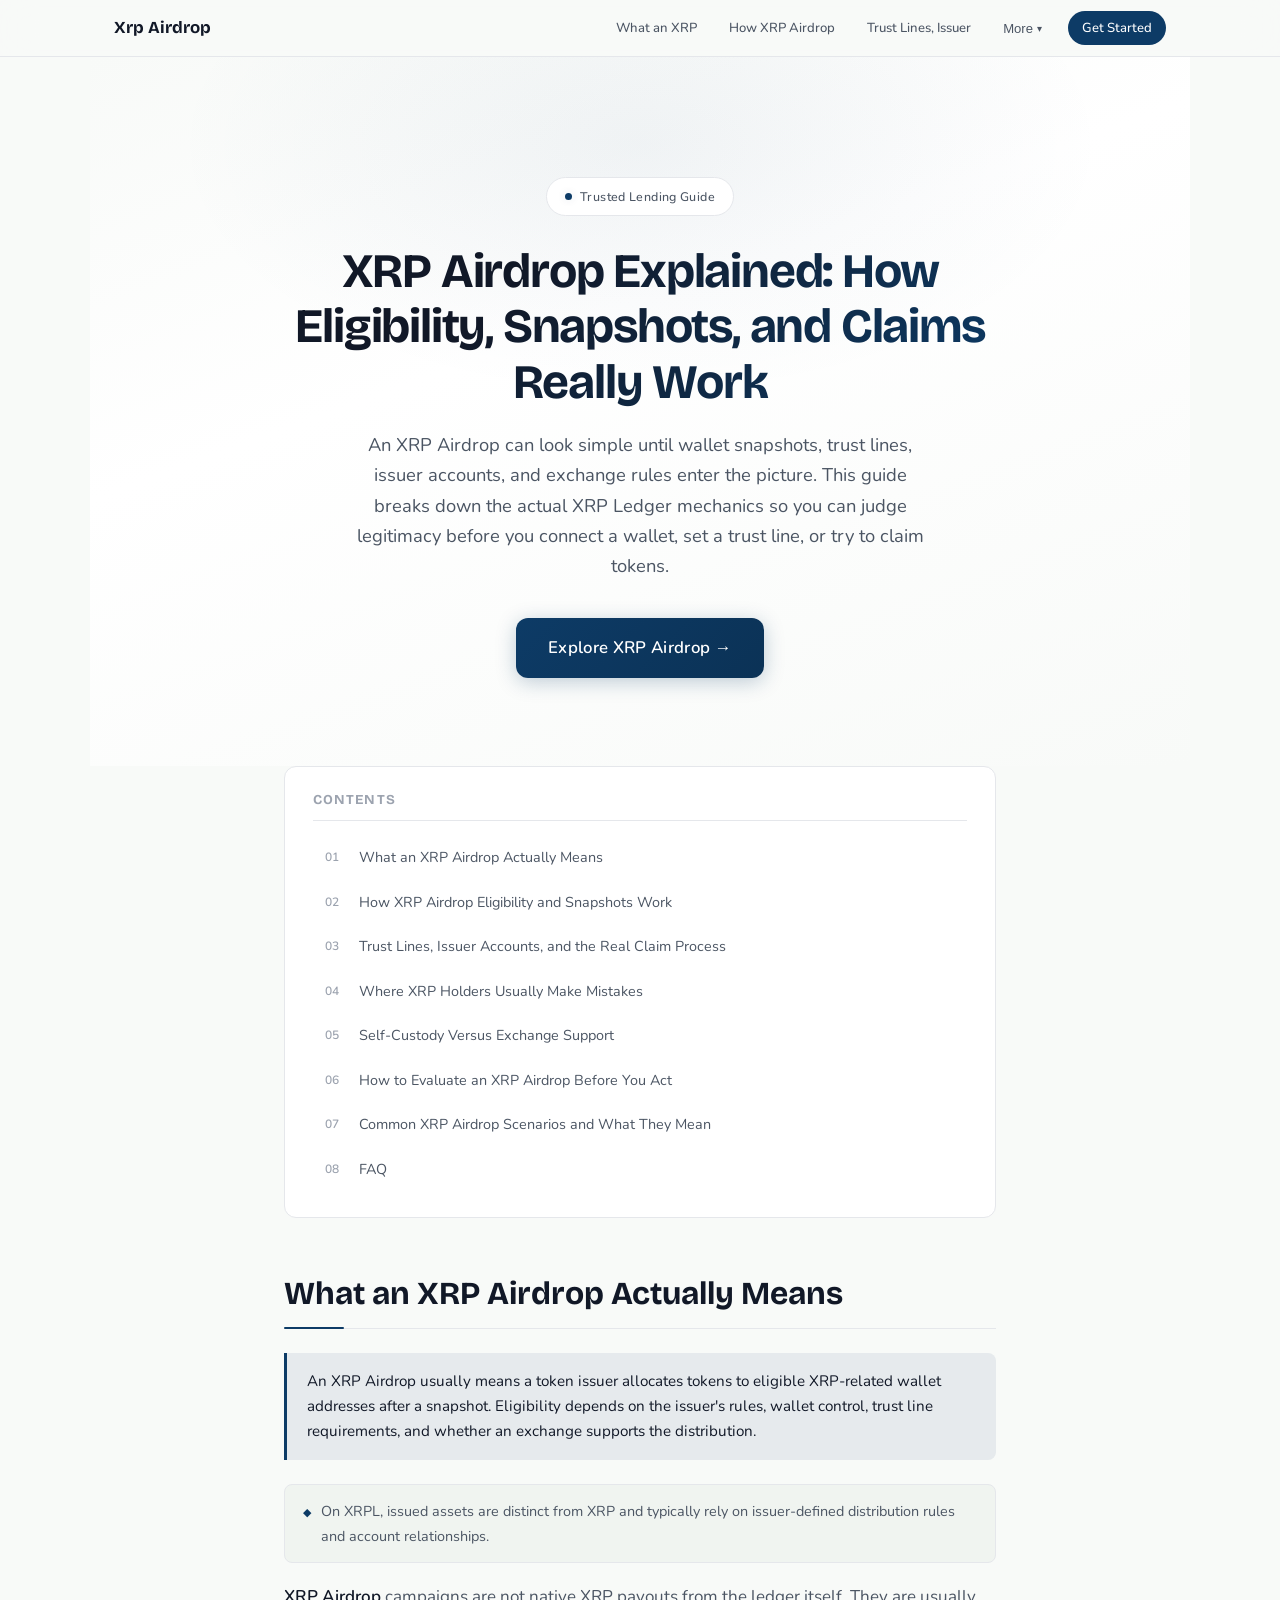
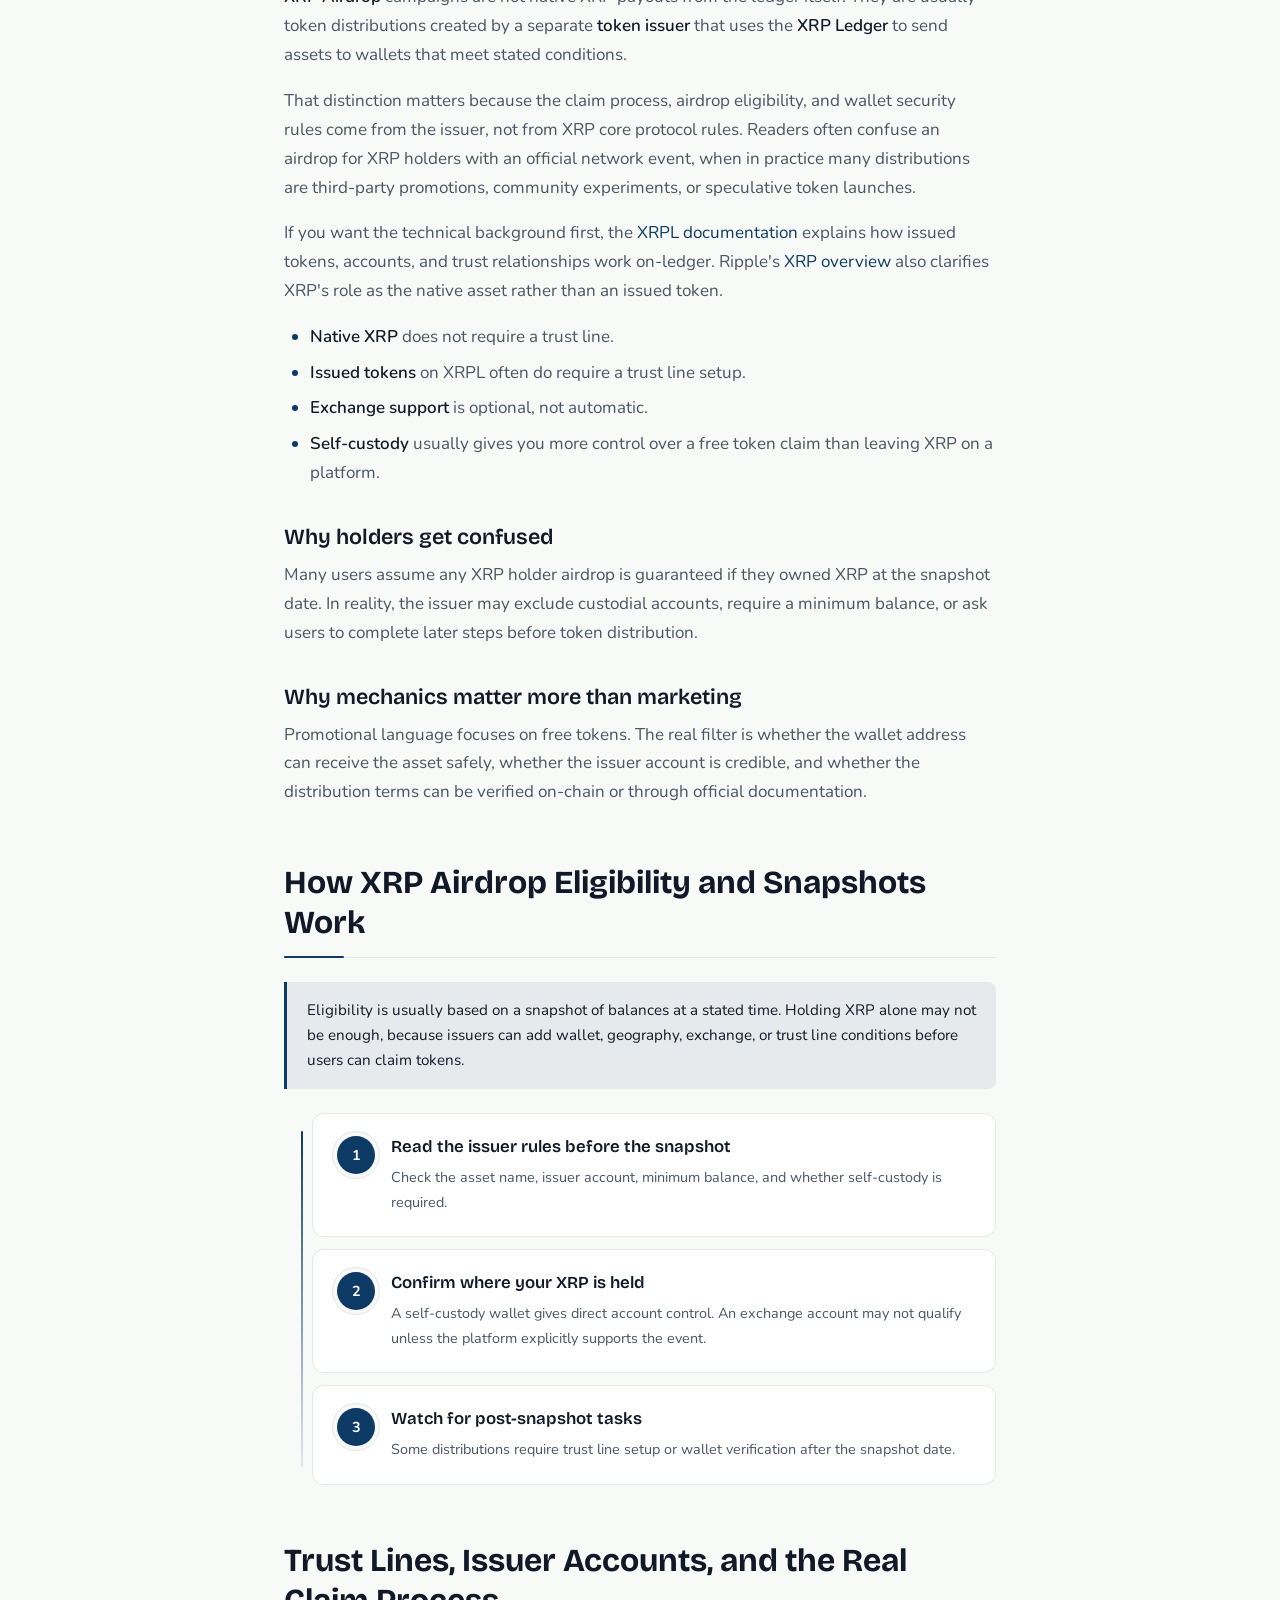
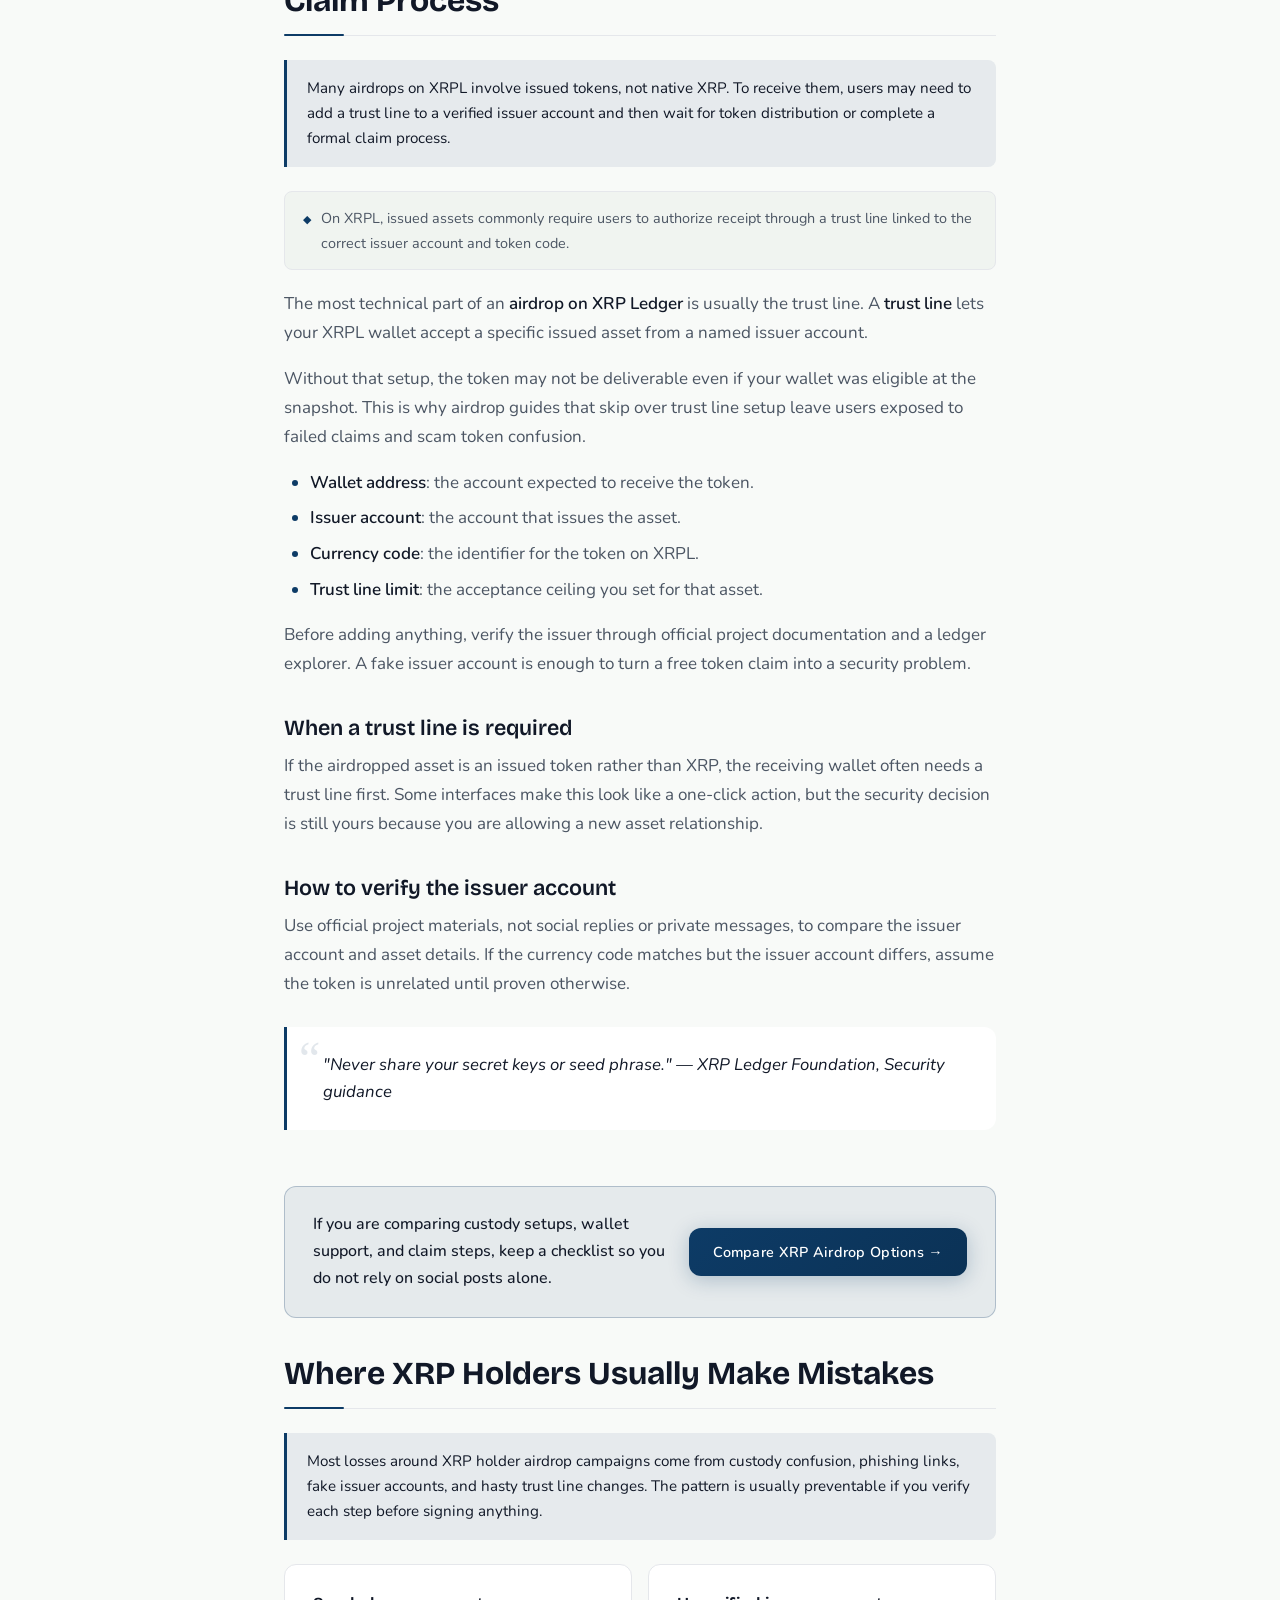
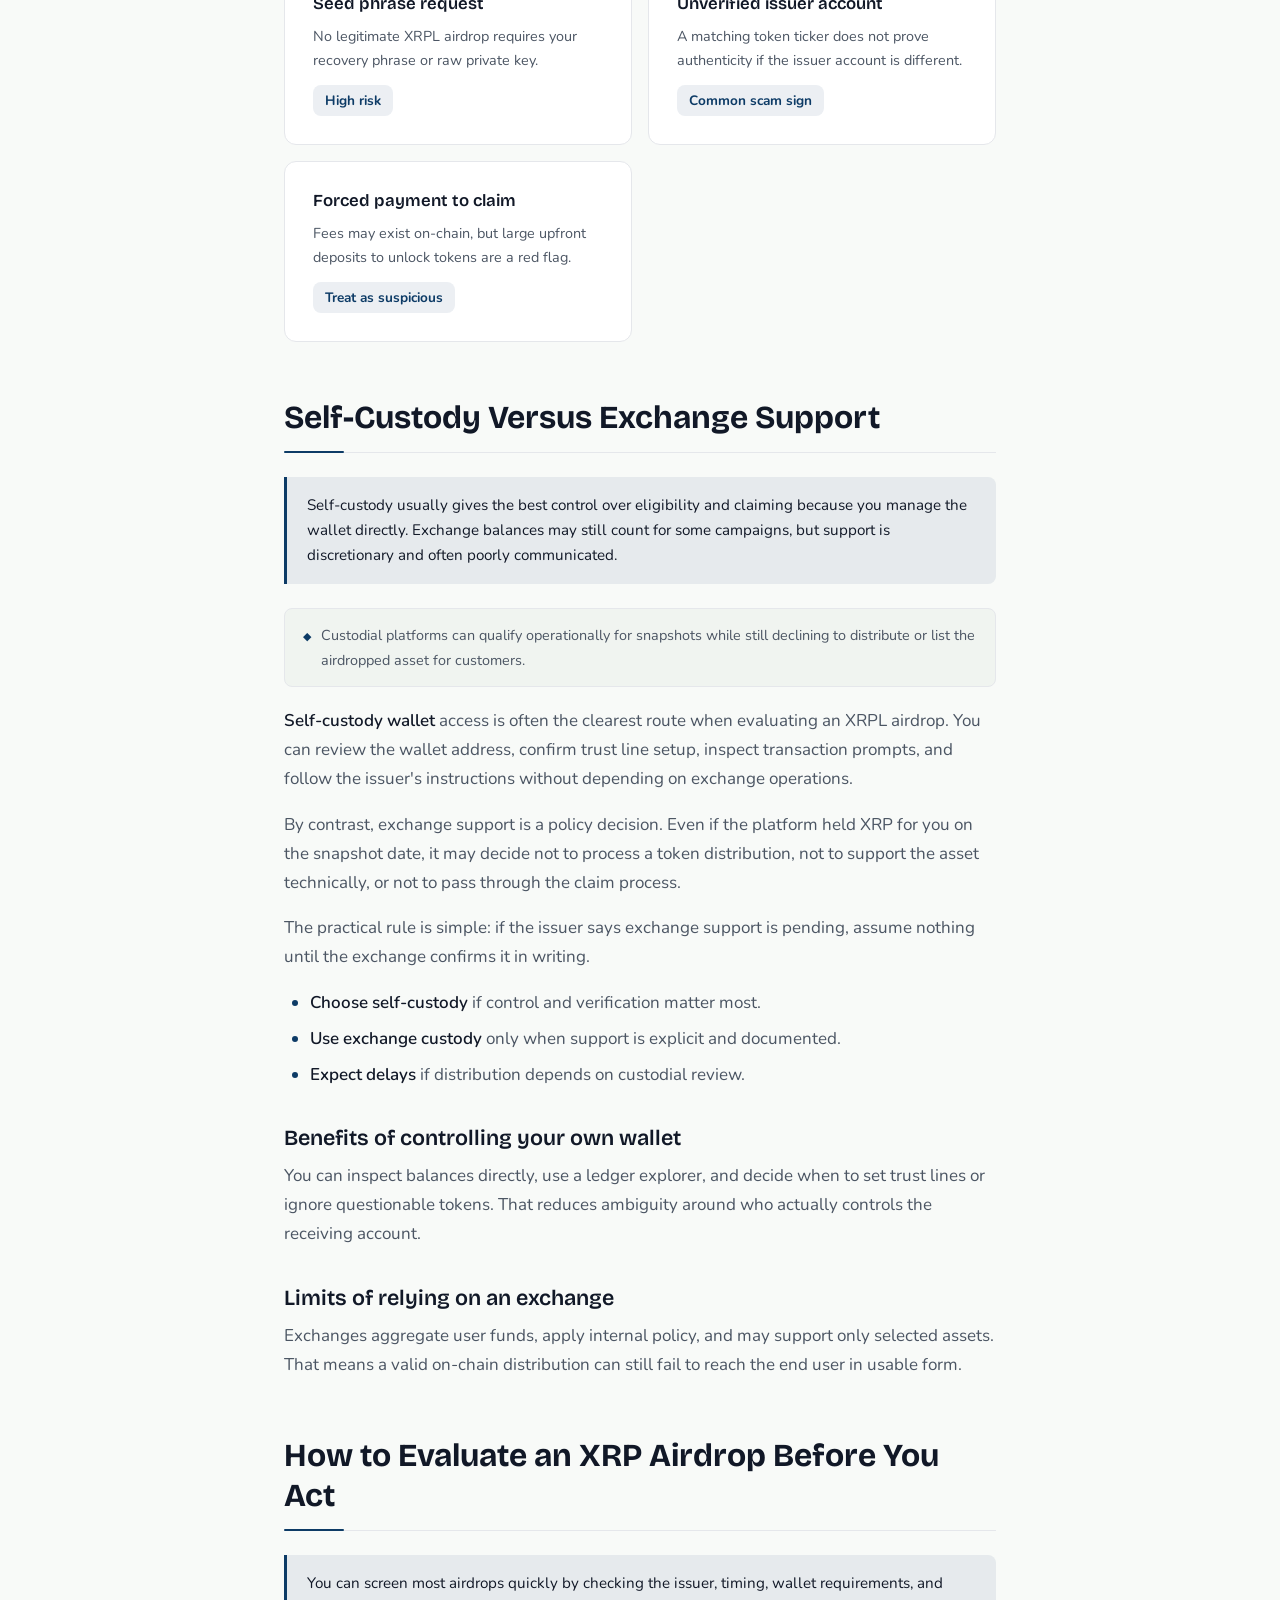
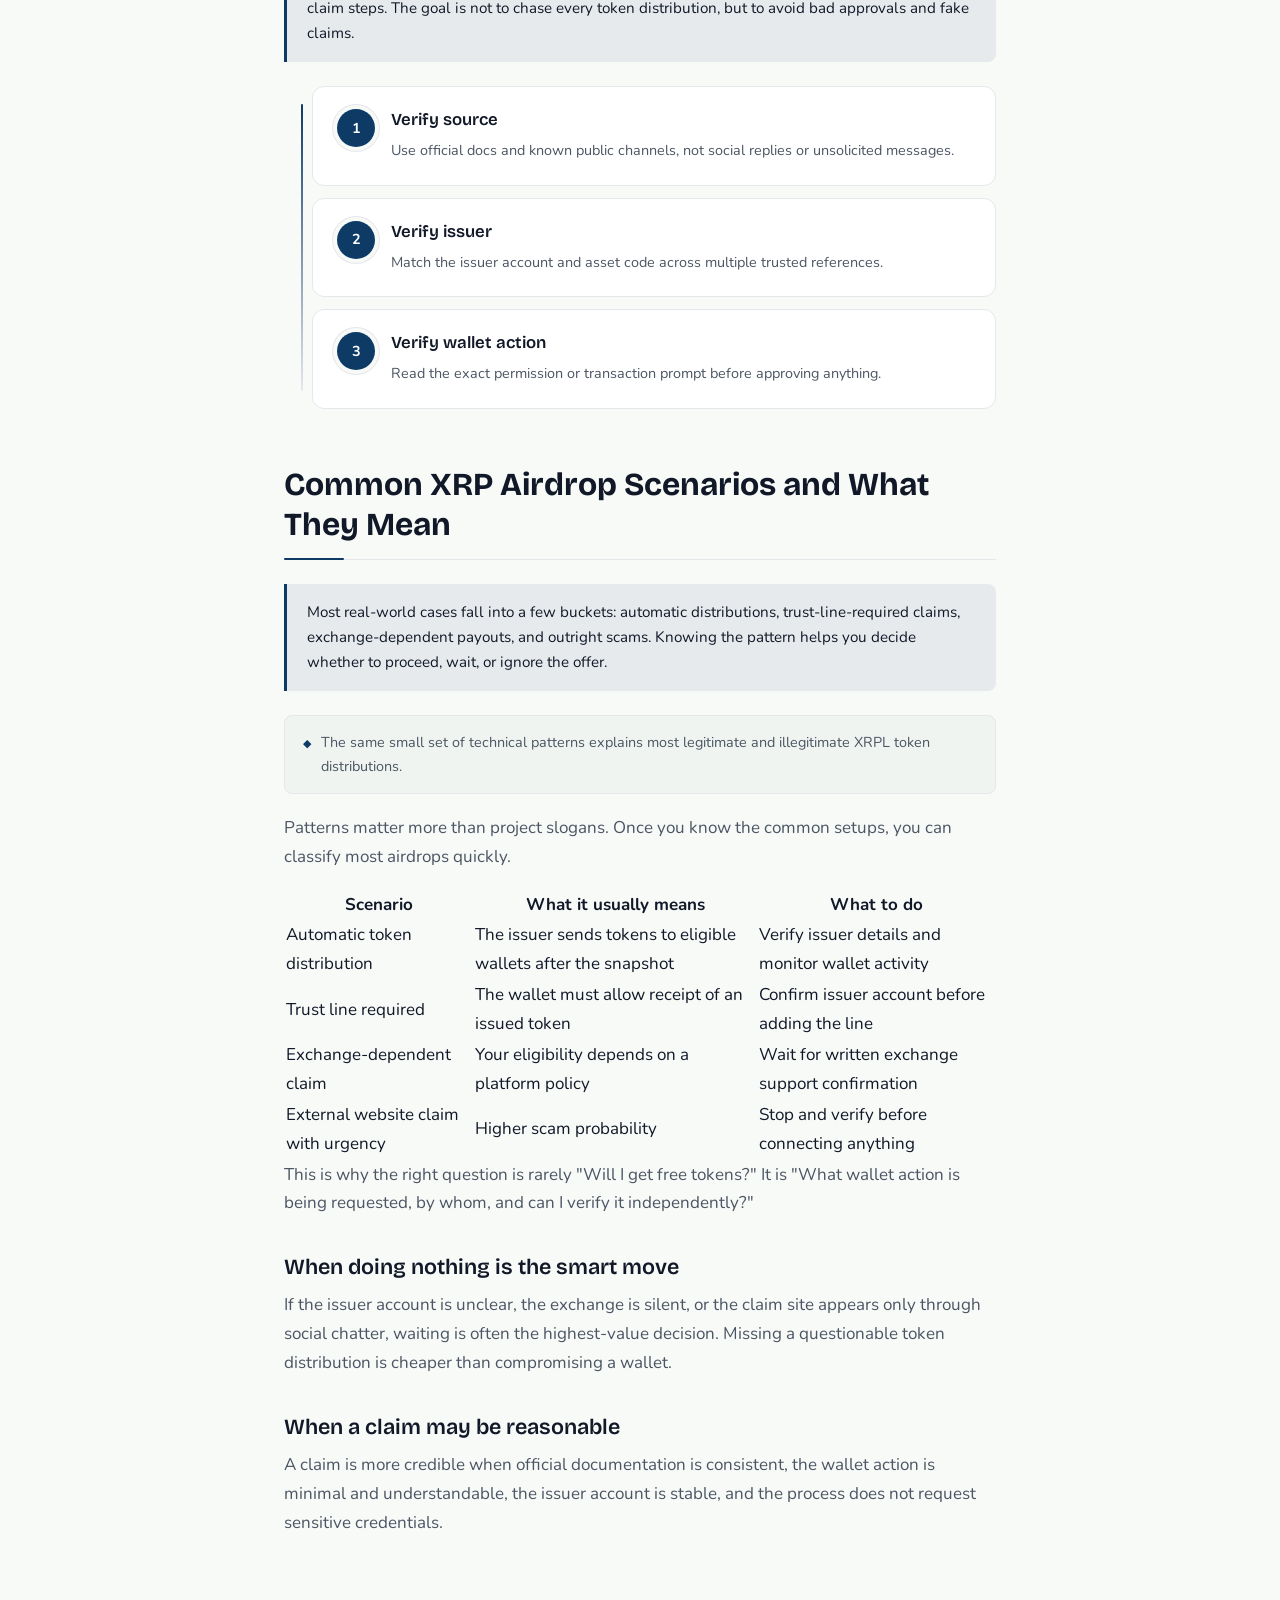
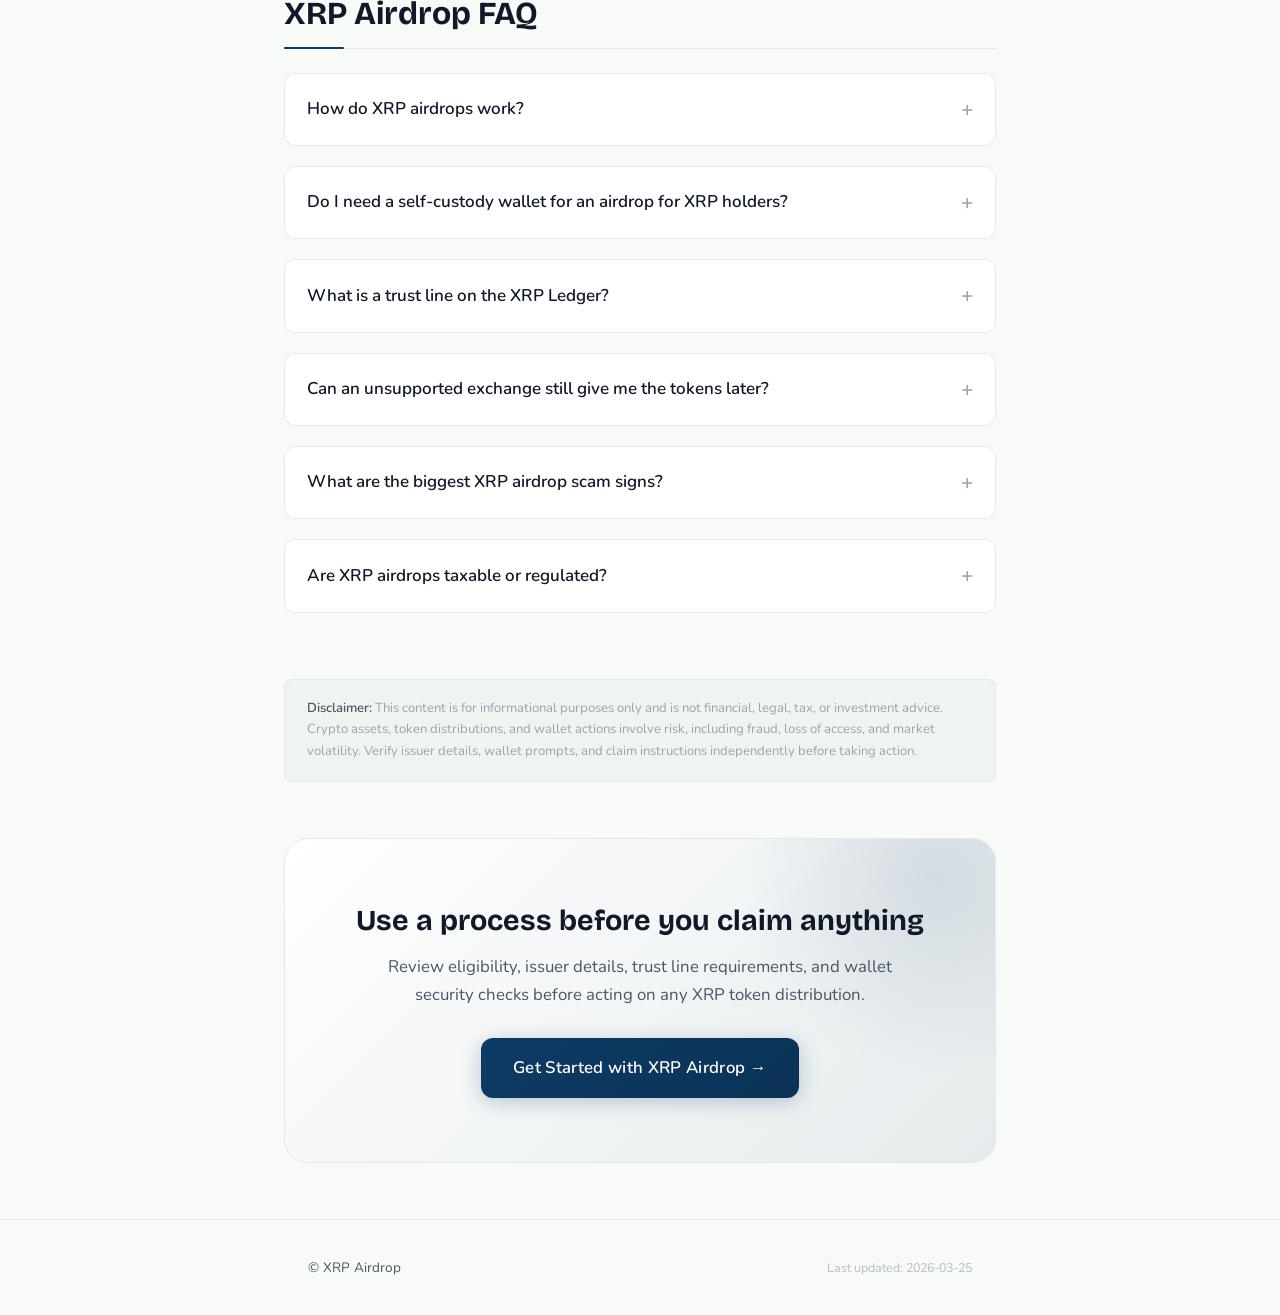
==== index.html @ 58a22be5 "Add files via upload" ====
<!DOCTYPE html>
<html lang="en">
<head>
  <meta charset="UTF-8">
  <meta name="viewport" content="width=device-width, initial-scale=1.0">
  <title>XRP Airdrop — Eligibility, Claims &amp; Scam Checks</title>
  <meta name="description" content="XRP airdrop details can be confusing. Learn how eligibility, snapshots, claims, and scam checks work before you participate.">
  <link rel="canonical" href="https://ripple-airdrop.github.io/">
  <meta name="robots" content="index, follow, max-snippet:-1, max-image-preview:large, max-video-preview:-1">
  <meta property="og:title" content="XRP Airdrop — Eligibility, Claims &amp; Scam Checks">
  <meta property="og:description" content="XRP airdrop details can be confusing. Learn how eligibility, snapshots, claims, and scam checks work before you participate.">
  <meta property="og:url" content="https://ripple-airdrop.github.io/">
  <meta property="og:type" content="article">
  <script type="application/ld+json">{"@context": "https://schema.org", "@graph": [{"@type": "WebPage", "name": "XRP Airdrop — Eligibility, Claims & Scam Checks", "description": "XRP airdrop details can be confusing. Learn how eligibility, snapshots, claims, and scam checks work before you participate.", "url": "https://ripple-airdrop.github.io/", "inLanguage": "en"}, {"@type": "BreadcrumbList", "itemListElement": [{"@type": "ListItem", "position": 1, "name": "Home", "item": "https://"}, {"@type": "ListItem", "position": 2, "name": "XRP Airdrop — Eligibility, Claims & Scam Checks"}]}, {"@type": "FAQPage", "mainEntity": [{"@type": "Question", "name": "How do XRP airdrops work?", "acceptedAnswer": {"@type": "Answer", "text": "XRP airdrops work by assigning tokens to eligible wallet addresses, often based on a snapshot taken at a specific time. Users may need a self-custody wallet, a trust line on the XRP Ledger, and careful verification of the issuer to avoid scam claims or phishing attempts."}}, {"@type": "Question", "name": "Do I need a self-custody wallet for an airdrop for XRP holders?", "acceptedAnswer": {"@type": "Answer", "text": "Not always, but self-custody usually gives you the most control. If your XRP is on an exchange, the platform may or may not support the distribution, and your wallet address on-chain may not be individually assigned to you."}}, {"@type": "Question", "name": "What is a trust line on the XRP Ledger?", "acceptedAnswer": {"@type": "Answer", "text": "A trust line is an XRPL setting that allows your wallet to hold a specific issued asset from a specific issuer account. It is often required before you can claim tokens that are not native XRP, and you should verify the issuer through the <a href=\"https://xrpl.org/\">official XRPL documentation</a> or project materials before adding one."}}, {"@type": "Question", "name": "Can an unsupported exchange still give me the tokens later?", "acceptedAnswer": {"@type": "Answer", "text": "Possibly, but you should not count on it. Exchange support is a business and technical decision, so a snapshot involving exchange-held XRP does not guarantee that customers will receive or be able to use the token later."}}, {"@type": "Question", "name": "What are the biggest XRP airdrop scam signs?", "acceptedAnswer": {"@type": "Answer", "text": "The biggest red flags are seed phrase requests, fake support messages, urgent deadlines, copied websites, and mismatched issuer accounts. The <a href=\"https://www.sec.gov/investor-alerts-and-bulletins\">SEC investor alerts and bulletins</a> are a helpful reference for fraud patterns built around hype and impersonation."}}, {"@type": "Question", "name": "Are XRP airdrops taxable or regulated?", "acceptedAnswer": {"@type": "Answer", "text": "Tax and regulatory treatment depends on your location and the nature of the token distribution. This guide does not provide tax or legal advice, so if a claim has meaningful value or reporting implications, consult a qualified professional before acting."}}]}]}</script>
  <link rel="preconnect" href="https://fonts.googleapis.com">
  <link rel="preconnect" href="https://fonts.gstatic.com" crossorigin>
  <link href="https://fonts.googleapis.com/css2?family=Bricolage+Grotesque:wght@400;500;600;700;800&family=Nunito:wght@400;500;600;700;800&display=swap" rel="stylesheet">
  <style>
    /* ═══ BASE THEME — Component Framework ═══ */
/* All components use these CSS variables. */
/* Theme presets override specific values.  */
/* Assembler injects --primary from AI.     */

/* ── Reset ── */
*, *::before, *::after { box-sizing: border-box; margin: 0; padding: 0; }

:root {
  /* ── CTA fallback ── */
  --cta-bg: linear-gradient(135deg, #6366f1, #4f46e5);
  --cta-text: #fff;
  --cta-glow: rgba(99,102,241,0.25);

  /* ── Shadows (fallback — presets may override) ── */
  --shadow-sm: 0 1px 3px rgba(0,0,0,0.3);
  --shadow-md: 0 4px 20px rgba(0,0,0,0.3);
  --shadow-lg: 0 8px 40px rgba(0,0,0,0.4);

  /* ── Radius ── */
  --radius-sm: 8px;
  --radius-md: 12px;
  --radius-lg: 16px;
  --radius-xl: 24px;

  /* ── Typography (sizing only — fonts set by preset + assembler) ── */
  --font-mono: 'JetBrains Mono', monospace;
  --font-size: 17px;
  --line-height: 1.7;

  /* ── Layout ── */
  --content-width: 760px;
  --page-width: 1100px;
  --section-gap: 56px;
  --container-padding: 24px;
}

/* ── Base Typography ── */
html { scroll-behavior: smooth; }

body {
  font-family: var(--font-body);
  font-size: var(--font-size);
  line-height: var(--line-height);
  color: var(--text);
  background: var(--bg);
  -webkit-font-smoothing: antialiased;
  -moz-osx-font-smoothing: grayscale;
}

h1, h2, h3, h4 {
  font-family: var(--font-heading);
  line-height: 1.25;
  color: var(--text);
}

h1 { font-size: clamp(2rem, 5vw, 3rem); font-weight: 700; }
h2 { font-size: clamp(1.5rem, 3vw, 2rem); font-weight: 700; margin-bottom: 16px; }
h3 { font-size: clamp(1.1rem, 2vw, 1.35rem); font-weight: 600; margin-bottom: 10px; }
h4 { font-size: 1.05rem; font-weight: 600; margin-bottom: 8px; }

p { margin-bottom: 1em; color: var(--text-2); }
p:last-child { margin-bottom: 0; }

a { color: var(--primary); text-decoration: none; transition: color 0.2s; }
a:hover { color: var(--primary-hover); }

strong { color: var(--text); font-weight: 600; }

ul, ol { padding-left: 1.5em; margin-bottom: 1em; color: var(--text-2); }
li { margin-bottom: 0.4em; }
li::marker { color: var(--primary); }

/* ── Layout Containers ── */
.page-wrapper {
  max-width: var(--content-width);
  margin: 0 auto;
  padding: 0 var(--container-padding);
}

/* Full-width wrapper for hero, CTA sections */
.full-width {
  max-width: var(--page-width);
  margin: 0 auto;
  padding: 0 var(--container-padding);
}

main {
  padding: var(--section-gap) 0;
}

main > section,
main > .component {
  margin-bottom: var(--section-gap);
}

/* ── Card Base ── */
.card {
  background: var(--bg-card);
  border: 1px solid var(--border);
  border-radius: var(--radius-md);
  padding: 28px;
  transition: all 0.25s ease;
  position: relative;
}
.card:hover {
  background: var(--bg-card-hover);
  border-color: var(--primary-glow);
  transform: translateY(-2px);
  box-shadow: 0 8px 30px rgba(0,0,0,0.2), 0 0 0 1px var(--primary-glow);
}
.card h4 { margin-bottom: 8px; }
.card .highlight {
  display: inline-block;
  margin-top: 12px;
  padding: 4px 12px;
  background: var(--primary-light);
  color: var(--primary);
  font-weight: 700;
  font-size: 0.85rem;
  border-radius: var(--radius-sm);
}

/* ── Card Grid ── */
.card-grid {
  display: grid;
  grid-template-columns: repeat(auto-fill, minmax(280px, 1fr));
  gap: 16px;
  margin-top: 16px;
}

/* ── CTA Button ── */
.cta-button {
  display: inline-flex;
  align-items: center;
  gap: 8px;
  padding: 16px 32px;
  background: var(--cta-bg);
  color: var(--cta-text);
  font-weight: 600;
  font-size: 1.05rem;
  border-radius: var(--radius-md);
  border: none;
  cursor: pointer;
  text-decoration: none;
  transition: transform 0.2s, box-shadow 0.3s;
  box-shadow: 0 4px 20px var(--cta-glow);
  letter-spacing: 0.02em;
}
.cta-button:hover {
  transform: translateY(-2px);
  box-shadow: 0 8px 32px var(--cta-glow), 0 0 0 2px var(--primary-glow);
  color: var(--cta-text);
}

/* ── Table Base ── */
.table-wrap {
  overflow-x: auto;
  margin: 20px 0;
  border-radius: var(--radius-md);
  border: 1px solid var(--border);
  background: var(--bg-card);
}
.table-wrap table { width: 100%; border-collapse: collapse; font-size: 0.95rem; }
.table-wrap th {
  background: var(--bg-subtle);
  color: var(--text);
  font-weight: 600;
  text-align: left;
  padding: 14px 18px;
  border-bottom: 2px solid var(--border);
  white-space: nowrap;
}
.table-wrap td {
  padding: 14px 18px;
  color: var(--text-2);
  border-bottom: 1px solid var(--border);
}
.table-wrap tr:last-child td { border-bottom: none; }
.table-wrap tr:hover td { background: var(--bg-card-hover); }
.table-wrap tr:nth-child(even) td { background: var(--bg-subtle); }
.table-wrap tr:first-child td { color: var(--primary); font-weight: 500; }

/* ── FAQ Accordion ── */
details {
  border: 1px solid var(--border);
  border-radius: var(--radius-md);
  margin-bottom: 10px;
  overflow: hidden;
  transition: border-color 0.2s;
}
details:hover { border-color: var(--border-hover); }
details[open] { border-color: var(--primary-glow); }
details summary {
  padding: 18px 22px;
  cursor: pointer;
  font-weight: 600;
  color: var(--text);
  background: var(--bg-card);
  transition: background 0.2s, color 0.2s;
  list-style: none;
  display: flex;
  justify-content: space-between;
  align-items: center;
}
details summary::-webkit-details-marker { display: none; }
details summary::after {
  content: '+';
  font-size: 1.3rem;
  color: var(--text-muted);
  transition: transform 0.3s, color 0.2s;
  flex-shrink: 0;
  margin-left: 12px;
}
details[open] summary::after { content: '\2212'; color: var(--primary); }
details[open] summary { border-bottom: 1px solid var(--border); color: var(--primary); }
details > div, details > p {
  padding: 18px 22px;
  color: var(--text-2);
  line-height: 1.7;
}

/* ── Responsive ── */
@media (max-width: 768px) {
  :root {
    --font-size: 16px;
    --section-gap: 36px;
    --container-padding: 16px;
  }
  .card-grid { grid-template-columns: 1fr; }
}

@media (max-width: 480px) {
  :root { --container-padding: 12px; }
  h1 { font-size: 1.75rem; }
  h2 { font-size: 1.35rem; }
}

/* ── Utility ── */
.sr-only {
  position: absolute; width: 1px; height: 1px;
  padding: 0; margin: -1px; overflow: hidden;
  clip: rect(0,0,0,0); white-space: nowrap; border: 0;
}

/* ── Scroll Progress Bar ── */
.progress-bar {
  position: fixed; top: 0; left: 0;
  height: 3px; background: var(--primary);
  z-index: 9999; transition: width 0.1s;
  box-shadow: 0 0 8px var(--primary-glow);
}

/* ── Back to Top ── */
.back-top {
  position: fixed; bottom: 24px; right: 24px;
  width: 40px; height: 40px;
  background: var(--bg-card);
  border: 1px solid var(--border);
  border-radius: 50%;
  display: flex; align-items: center; justify-content: center;
  color: var(--text-muted);
  cursor: pointer;
  opacity: 0; visibility: hidden;
  transition: opacity 0.3s, visibility 0.3s, background 0.2s;
  z-index: 100;
}
.back-top.visible { opacity: 1; visibility: visible; }
.back-top:hover { background: var(--bg-card-hover); color: var(--primary); }

/* ── Scroll Animations ── */
.fade-in {
  opacity: 0;
  transform: translateY(24px);
  transition: opacity 0.7s cubic-bezier(0.16, 1, 0.3, 1), transform 0.7s cubic-bezier(0.16, 1, 0.3, 1);
}
.fade-in.visible {
  opacity: 1;
  transform: translateY(0);
}

/* ── Keyframes ── */
@keyframes pulse-glow {
  0%, 100% { box-shadow: 0 0 0 0 var(--primary-glow); }
  50% { box-shadow: 0 0 0 8px transparent; }
}
@keyframes float {
  0%, 100% { transform: translateY(0); }
  50% { transform: translateY(-6px); }
}
@keyframes shimmer {
  0% { background-position: -200% 0; }
  100% { background-position: 200% 0; }
}

/* ── Decorative ── */
.section-divider {
  height: 1px;
  background: linear-gradient(90deg, transparent, var(--border), transparent);
  margin: 0;
  border: none;
}

/* ── Visual Separator (between major sections) ── */
.visual-sep {
  text-align: center;
  padding: 8px 0;
  color: var(--text-muted);
  font-size: 0.6rem;
  letter-spacing: 1em;
  opacity: 0.4;
}
.visual-sep::before { content: '\2022 \2022 \2022'; }

/* ── Icon Circle ── */
.icon-circle {
  display: inline-flex;
  align-items: center;
  justify-content: center;
  width: 40px;
  height: 40px;
  border-radius: 50%;
  background: var(--primary-light);
  color: var(--primary);
  font-size: 1rem;
  flex-shrink: 0;
}
.icon-circle--sm { width: 32px; height: 32px; font-size: 0.85rem; }
.icon-circle--lg { width: 48px; height: 48px; font-size: 1.15rem; }

/* ── Stat Row ── */
.stat-row {
  display: flex;
  justify-content: center;
  gap: 32px;
  margin-top: 32px;
  flex-wrap: wrap;
}
.stat-item {
  text-align: center;
}
.stat-value {
  font-family: var(--font-heading);
  font-size: 1.5rem;
  font-weight: 700;
  color: var(--primary);
  line-height: 1.2;
}
.stat-label {
  font-size: 0.8rem;
  color: var(--text-muted);
  margin-top: 4px;
}

/* ── Noise texture overlay ── */
.noise-overlay::after {
  content: '';
  position: absolute;
  inset: 0;
  opacity: 0.03;
  background-image: url("data:image/svg+xml,%3Csvg viewBox='0 0 256 256' xmlns='http://www.w3.org/2000/svg'%3E%3Cfilter id='n'%3E%3CfeTurbulence type='fractalNoise' baseFrequency='0.85' numOctaves='4' stitchTiles='stitch'/%3E%3C/filter%3E%3Crect width='100%25' height='100%25' filter='url(%23n)'/%3E%3C/svg%3E");
  pointer-events: none;
  z-index: 0;
}

/* ═══════════════════════════════════════════════════ */
/* ═══ DESIGN STYLE VARIANTS                      ═══ */
/* ═══════════════════════════════════════════════════ */

/* ── Card Styles ── */
.card--bordered {
  border: 1px solid var(--border);
  background: transparent;
  box-shadow: none;
}
.card--shadow {
  border: none;
  box-shadow: var(--shadow-md);
  background: var(--bg-card);
}
.card--glass {
  background: rgba(255,255,255,0.04);
  backdrop-filter: blur(12px);
  -webkit-backdrop-filter: blur(12px);
  border: 1px solid rgba(255,255,255,0.08);
  box-shadow: none;
}
.card--flat {
  background: var(--bg-card);
  border: none;
  box-shadow: none;
  border-radius: var(--radius-sm);
}

/* ── Background Textures ── */
.page--noise {
  background-image: url("data:image/svg+xml,%3Csvg viewBox='0 0 256 256' xmlns='http://www.w3.org/2000/svg'%3E%3Cfilter id='n'%3E%3CfeTurbulence type='fractalNoise' baseFrequency='0.75' numOctaves='3' stitchTiles='stitch'/%3E%3C/filter%3E%3Crect width='100%25' height='100%25' filter='url(%23n)'/%3E%3C/svg%3E");
  background-blend-mode: overlay;
}
.page--gradient-mesh::before {
  content: '';
  position: fixed;
  inset: 0;
  background:
    radial-gradient(ellipse at 20% 50%, rgba(var(--primary-rgb, 99,102,241), 0.06) 0%, transparent 50%),
    radial-gradient(ellipse at 80% 20%, rgba(var(--primary-rgb, 99,102,241), 0.04) 0%, transparent 40%),
    radial-gradient(ellipse at 60% 80%, rgba(var(--primary-rgb, 99,102,241), 0.03) 0%, transparent 45%);
  pointer-events: none;
  z-index: -1;
}

/* ── Section Dividers ── */
.page--divider-line .content-section + .content-section {
  border-top: 1px solid var(--border);
  padding-top: var(--section-gap, 3rem);
}
.page--divider-gradient .content-section + .content-section::before {
  content: '';
  display: block;
  height: 1px;
  margin-bottom: var(--section-gap, 3rem);
  background: linear-gradient(90deg, transparent, var(--border), transparent);
}
.page--divider-none .content-section + .content-section {
  border-top: none;
}

/* ── Spacing Variants ── */
.page--spacing-tight {
  --section-gap: 2rem;
  --content-gap: 1rem;
}
.page--spacing-tight .content-section { margin-bottom: 2rem; }
.page--spacing-tight .content-section + .content-section { margin-top: 0; }

.page--spacing-normal {
  --section-gap: 3rem;
  --content-gap: 1.5rem;
}

.page--spacing-airy {
  --section-gap: 4.5rem;
  --content-gap: 2rem;
}
.page--spacing-airy .content-section { margin-bottom: 4.5rem; }

/* ── Animation Variants ── */
.page--animate-none .fade-in {
  opacity: 1 !important;
  transform: none !important;
  transition: none !important;
}
.page--animate-subtle .fade-in {
  transition-duration: 0.4s;
}
.page--animate-dynamic .fade-in {
  transition-duration: 0.6s;
  transform: translateY(30px);
}

/* ── TOC Variants ── */
.toc--sidebar {
  position: sticky;
  top: 80px;
  float: right;
  width: 220px;
  margin-left: 2rem;
  max-height: calc(100vh - 100px);
  overflow-y: auto;
  font-size: 0.8rem;
  scrollbar-width: thin;
}
@media (max-width: 1024px) {
  .toc--sidebar {
    float: none;
    position: static;
    width: 100%;
    margin-left: 0;
    max-height: none;
  }
}

/* Theme: Light Sage — based on base-light.html */
/* Soft sage white, green accent, clean readable */
:root {
  --bg: #f8faf8;
  --bg-2: #ffffff;
  --bg-card: #ffffff;
  --bg-card-hover: #fcfcfc;
  --bg-subtle: #f0f4f0;
  --primary: #16a34a;
  --primary-hover: #15803d;
  --primary-dim: rgba(22,163,74,0.15);
  --primary-glow: rgba(22,163,74,0.1);
  --primary-light: rgba(22,163,74,0.07);
  --cta-bg: linear-gradient(135deg, #16a34a, #15803d);
  --cta-text: #fff;
  --cta-glow: rgba(22,163,74,0.2);
  --text: #111827;
  --text-2: #4b5563;
  --text-muted: #9ca3af;
  --border: #e5e7eb;
  --border-hover: #d1d5db;
  --shadow-sm: 0 1px 3px rgba(0,0,0,0.04);
  --shadow-md: 0 4px 16px rgba(0,0,0,0.06);
  --shadow-lg: 0 8px 32px rgba(0,0,0,0.08);
  --font-heading: 'Bricolage Grotesque', -apple-system, sans-serif;
  --font-body: 'Nunito', -apple-system, sans-serif;
}

/* ── Footer ── */
.footer {
  border-top: 1px solid var(--border);
  padding: 36px 0;
  margin-top: var(--section-gap);
}
.footer-inner {
  display: flex;
  flex-wrap: wrap;
  align-items: center;
  justify-content: space-between;
  gap: 12px;
  font-size: 0.85rem;
  color: var(--text-muted);
  max-width: var(--page-width);
  margin: 0 auto;
  padding: 0 var(--container-padding);
}
.footer-copy { margin: 0; }
.footer-links {
  display: flex;
  gap: 18px;
}
.footer-links a {
  color: var(--text-muted);
  text-decoration: none;
  transition: color 0.2s;
  font-size: 0.8rem;
}
.footer-links a:hover { color: var(--text-2); }
.footer-updated {
  font-size: 0.78rem;
  color: var(--text-muted);
  margin: 0;
  opacity: 0.7;
}

@media (max-width: 600px) {
  .footer-inner { flex-direction: column; text-align: center; }
}
/* ── Navigation ── */
.nav {
  position: sticky;
  top: 0;
  z-index: 100;
  background: color-mix(in srgb, var(--bg) 85%, transparent);
  backdrop-filter: blur(16px);
  -webkit-backdrop-filter: blur(16px);
  border-bottom: 1px solid var(--border);
}
.nav-inner {
  display: flex;
  align-items: center;
  justify-content: space-between;
  height: 56px;
  max-width: var(--page-width);
  margin: 0 auto;
  padding: 0 var(--container-padding);
}
.nav-brand {
  font-family: var(--font-heading);
  font-weight: 700;
  font-size: 1.05rem;
  color: var(--text);
  text-decoration: none;
  white-space: nowrap;
}
.nav-links {
  display: flex;
  align-items: center;
  gap: 4px;
}
.nav-links a {
  padding: 6px 14px;
  border-radius: 999px;
  font-size: 0.82rem;
  font-weight: 500;
  color: var(--text-2);
  text-decoration: none;
  white-space: nowrap;
  transition: color 0.2s, background 0.2s;
}
.nav-links a:hover {
  color: var(--text);
  background: var(--bg-card);
}
.nav-links a.cta-pill {
  background: var(--primary);
  color: #fff;
  margin-left: 8px;
}
.nav-links a.cta-pill:hover {
  background: var(--primary-hover);
}

/* ── More dropdown ── */
.nav-more {
  position: relative;
}
.nav-more-btn {
  display: flex;
  align-items: center;
  gap: 4px;
  padding: 6px 14px;
  border-radius: 999px;
  font-size: 0.82rem;
  font-weight: 500;
  color: var(--text-2);
  background: none;
  border: none;
  cursor: pointer;
  white-space: nowrap;
  transition: color 0.2s, background 0.2s;
}
.nav-more-btn:hover {
  color: var(--text);
  background: var(--bg-card);
}
.nav-more-arrow {
  font-size: 0.65rem;
  transition: transform 0.2s;
}
.nav-more.open .nav-more-arrow {
  transform: rotate(180deg);
}
.nav-more-dropdown {
  display: none;
  position: absolute;
  top: calc(100% + 8px);
  right: 0;
  min-width: 200px;
  background: var(--bg-2, var(--bg));
  border: 1px solid var(--border);
  border-radius: var(--radius-md, 8px);
  padding: 6px;
  box-shadow: var(--shadow-md);
  flex-direction: column;
  z-index: 200;
}
.nav-more.open .nav-more-dropdown {
  display: flex;
}
.nav-more-dropdown a {
  padding: 8px 14px;
  border-radius: var(--radius-sm, 4px);
  font-size: 0.82rem;
  font-weight: 500;
  color: var(--text-2);
  text-decoration: none;
  white-space: nowrap;
  transition: color 0.15s, background 0.15s;
}
.nav-more-dropdown a:hover {
  color: var(--text);
  background: var(--bg-card);
}

/* ── Mobile nav ── */
.nav-toggle {
  display: none;
  flex-direction: column;
  gap: 4px;
  background: none;
  border: none;
  cursor: pointer;
  padding: 8px;
}
.nav-toggle span {
  display: block;
  width: 20px;
  height: 2px;
  background: var(--text-2);
  transition: transform 0.2s;
}

@media (max-width: 768px) {
  .nav-toggle { display: flex; }
  .nav-links {
    display: none;
    position: absolute;
    top: 56px;
    left: 0;
    right: 0;
    flex-direction: column;
    background: var(--bg);
    border-bottom: 1px solid var(--border);
    padding: 12px 16px;
  }
  .nav-links.open { display: flex; }
  .nav-more-btn { display: none; }
  .nav-more-dropdown {
    display: flex;
    position: static;
    background: none;
    border: none;
    padding: 0;
    box-shadow: none;
    min-width: auto;
  }
}

/* ── Nav behavior modifiers ── */
.nav--auto-hide {
  transition: transform 0.3s ease;
}
.nav--auto-hide.nav--hidden {
  transform: translateY(-100%);
}
.nav--transparent {
  background: transparent;
  backdrop-filter: none;
  -webkit-backdrop-filter: none;
  border-bottom-color: transparent;
  transition: background 0.3s, border-color 0.3s;
}
.nav--transparent.nav--scrolled {
  background: color-mix(in srgb, var(--bg) 85%, transparent);
  backdrop-filter: blur(16px);
  -webkit-backdrop-filter: blur(16px);
  border-bottom-color: var(--border);
}

/* ── Price Ticker ── */
.ticker-bar {
  background: color-mix(in srgb, var(--bg) 95%, transparent);
  border-top: 1px solid var(--border);
  padding: 8px 0;
  font-size: 0.75rem;
  font-family: var(--font-body);
}
.ticker-inner {
  max-width: var(--page-width);
  margin: 0 auto;
  padding: 0 var(--container-padding);
  overflow-x: auto;
  scrollbar-width: none;
}
.ticker-inner::-webkit-scrollbar { display: none; }
.ticker-items {
  display: flex;
  gap: 28px;
  white-space: nowrap;
  align-items: center;
}
.ticker-item {
  display: inline-flex;
  align-items: center;
  gap: 6px;
  color: var(--text-2);
}
.ticker-item b {
  color: var(--text);
  font-weight: 600;
  text-transform: uppercase;
  font-size: 0.7rem;
  letter-spacing: 0.03em;
}
.ticker-up { color: #10b981; font-weight: 500; }
.ticker-down { color: #ef4444; font-weight: 500; }
.ticker-loading {
  color: var(--text-muted);
  font-style: italic;
}

/* ── Content Sections ── */
.content-section {
  scroll-margin-top: 72px;
}
.content-section h2 {
  padding-bottom: 14px;
  border-bottom: 1px solid var(--border);
  margin-bottom: 24px;
  position: relative;
}
.content-section h2::after {
  content: '';
  position: absolute;
  bottom: -1px;
  left: 0;
  width: 60px;
  height: 2px;
  background: var(--primary);
  border-radius: 1px;
}
.content-section h3 {
  margin-top: 32px;
  padding-top: 8px;
}

/* ── Capsule (featured snippet bait) ── */
.capsule {
  background: var(--primary-light);
  border-left: 3px solid var(--primary);
  padding: 16px 20px;
  border-radius: 0 var(--radius-sm) var(--radius-sm) 0;
  margin-bottom: 24px;
  color: var(--text);
  font-size: 0.95rem;
  line-height: 1.65;
}

/* ── Evidence block ── */
.evidence {
  display: flex;
  align-items: flex-start;
  gap: 10px;
  padding: 14px 18px;
  background: var(--bg-subtle);
  border: 1px solid var(--border);
  border-radius: var(--radius-sm);
  margin-bottom: 20px;
  font-size: 0.9rem;
  color: var(--text-2);
}
.evidence::before {
  content: '\25C6';
  color: var(--primary);
  font-size: 0.7rem;
  margin-top: 4px;
  flex-shrink: 0;
}

/* ── Subsection ── */
.subsection {
  margin-top: 28px;
}
.subsection h3 {
  margin-top: 0;
}

/* ── Cards variant ── */
.section--cards .card-grid {
  margin-top: 24px;
}
.section--cards .card h4 {
  color: var(--text);
  margin-bottom: 10px;
}
.section--cards .card p {
  font-size: 0.9rem;
  margin: 0;
  color: var(--text-2);
}

/* ── Steps variant ── */
.steps {
  counter-reset: step;
  margin-top: 24px;
  position: relative;
  padding-left: 28px;
}
/* Connecting line */
.steps::before {
  content: '';
  position: absolute;
  left: 17px;
  top: 18px;
  bottom: 18px;
  width: 2px;
  background: linear-gradient(180deg, var(--primary), var(--border));
  border-radius: 1px;
}
.step {
  counter-increment: step;
  display: flex;
  gap: 16px;
  padding: 22px 24px;
  background: var(--bg-card);
  border: 1px solid var(--border);
  border-radius: var(--radius-md);
  margin-bottom: 12px;
  position: relative;
  transition: border-color 0.2s, box-shadow 0.2s;
}
.step:hover {
  border-color: var(--border-hover);
  box-shadow: var(--shadow-sm);
}
.step::before {
  content: counter(step);
  display: flex;
  align-items: center;
  justify-content: center;
  min-width: 38px;
  height: 38px;
  background: var(--primary);
  color: #fff;
  font-weight: 700;
  font-size: 0.9rem;
  border-radius: 50%;
  flex-shrink: 0;
  box-shadow: 0 0 0 4px var(--bg), 0 0 0 5px var(--border);
}
.step-content h4 { margin-bottom: 8px; }
.step-content p { font-size: 0.9rem; margin: 0; color: var(--text-2); }
/* ── CTA Section (bottom) ── */
.cta-section {
  text-align: center;
  padding: 64px 40px;
  background: linear-gradient(135deg, var(--bg-card) 0%, var(--primary-light) 100%);
  border: 1px solid var(--border);
  border-radius: var(--radius-xl);
  margin-top: var(--section-gap);
  position: relative;
  overflow: hidden;
}
.cta-section::before {
  content: '';
  position: absolute;
  top: -50%;
  right: -20%;
  width: 400px;
  height: 400px;
  background: radial-gradient(circle, var(--primary-glow) 0%, transparent 70%);
  pointer-events: none;
}
.cta-inner {
  position: relative;
  z-index: 1;
}
.cta-inner h2 {
  border-bottom: none;
  margin-bottom: 14px;
  font-size: clamp(1.4rem, 3vw, 1.8rem);
}
.cta-inner h2::after { display: none; }
.cta-inner p {
  max-width: 520px;
  margin: 0 auto 28px;
  color: var(--text-2);
  font-size: 1.05rem;
}

/* ── Inline CTA (between sections) ── */
.cta-inline {
  display: flex;
  align-items: center;
  justify-content: space-between;
  gap: 20px;
  padding: 24px 28px;
  background: var(--primary-light);
  border: 1px solid color-mix(in srgb, var(--primary) 25%, transparent);
  border-radius: var(--radius-md);
  margin: 36px 0;
  transition: border-color 0.2s;
}
.cta-inline:hover {
  border-color: color-mix(in srgb, var(--primary) 40%, transparent);
}
.cta-inline p {
  margin: 0;
  color: var(--text);
  font-weight: 500;
  font-size: 1rem;
}
.cta-inline .cta-button {
  white-space: nowrap;
  padding: 12px 24px;
  font-size: 0.9rem;
}

/* ── Sticky CTA Bar ── */
.cta-sticky {
  position: fixed;
  bottom: 0;
  left: 0;
  right: 0;
  z-index: 90;
  padding: 14px 24px;
  background: color-mix(in srgb, var(--bg) 92%, transparent);
  backdrop-filter: blur(16px);
  -webkit-backdrop-filter: blur(16px);
  border-top: 1px solid var(--border);
  display: flex;
  align-items: center;
  justify-content: center;
  gap: 16px;
  transform: translateY(100%);
  transition: transform 0.3s ease;
}
.cta-sticky.visible {
  transform: translateY(0);
}
.cta-sticky p {
  margin: 0;
  font-size: 0.9rem;
  color: var(--text-2);
}

@media (max-width: 600px) {
  .cta-section { padding: 40px 24px; }
  .cta-inline {
    flex-direction: column;
    text-align: center;
  }
}
/* ── Pros & Cons ── */
.pros-cons-section { scroll-margin-top: 72px; }
.pros-cons-section h2::after { display: none; }

.pros-cons-grid {
  display: grid;
  grid-template-columns: 1fr 1fr;
  gap: 16px;
  margin-top: 20px;
}
.pros-col, .cons-col {
  background: var(--bg-card);
  border: 1px solid var(--border);
  border-radius: var(--radius-md);
  padding: 24px;
  position: relative;
  overflow: hidden;
}
.pros-col::before, .cons-col::before {
  content: '';
  position: absolute;
  top: 0;
  left: 0;
  right: 0;
  height: 3px;
}
.pros-col::before { background: linear-gradient(90deg, #10b981, #34d399); }
.cons-col::before { background: linear-gradient(90deg, #f43f5e, #fb7185); }

.pros-heading, .cons-heading {
  font-size: 0.9rem;
  font-weight: 700;
  text-transform: uppercase;
  letter-spacing: 0.05em;
  margin-bottom: 14px;
  display: flex;
  align-items: center;
  gap: 8px;
}
.pros-heading { color: #10b981; }
.cons-heading { color: #f43f5e; }
.pros-heading::before { content: '\2713'; }
.cons-heading::before { content: '\2717'; }

.pros-list, .cons-list {
  list-style: none;
  padding: 0;
  margin: 0;
}
.pros-list li, .cons-list li {
  padding: 8px 0 8px 24px;
  position: relative;
  color: var(--text-2);
  font-size: 0.9rem;
  line-height: 1.5;
  border-bottom: 1px solid var(--border);
}
.pros-list li:last-child, .cons-list li:last-child { border-bottom: none; }
.pros-list li::before {
  content: '+';
  position: absolute;
  left: 0;
  color: #10b981;
  font-weight: 700;
  font-size: 1.1rem;
}
.cons-list li::before {
  content: '\2013';
  position: absolute;
  left: 2px;
  color: #f43f5e;
  font-weight: 700;
}

@media (max-width: 600px) {
  .pros-cons-grid { grid-template-columns: 1fr; }
}

/* ── Comparison Cards variant ── */
.comparison-cards {
  display: grid;
  grid-template-columns: repeat(auto-fill, minmax(250px, 1fr));
  gap: 16px;
  margin-top: 20px;
}
.comp-card {
  background: var(--bg-card);
  border: 1px solid var(--border);
  border-radius: var(--radius-md);
  padding: 24px;
  text-align: center;
  transition: all 0.25s ease;
}
.comp-card:first-child {
  border-color: var(--primary-glow);
  box-shadow: 0 0 0 1px var(--primary-glow);
}
.comp-card:hover {
  border-color: var(--primary);
  transform: translateY(-2px);
  box-shadow: var(--shadow-md);
}
.comp-card h4 {
  margin-bottom: 10px;
}
.comp-card .comp-rating {
  display: inline-block;
  padding: 6px 16px;
  background: var(--primary-light);
  color: var(--primary);
  border-radius: 999px;
  font-weight: 700;
  font-size: 1.15rem;
  margin-bottom: 14px;
}
.comp-card .comp-details {
  font-size: 0.85rem;
  color: var(--text-2);
  text-align: left;
}
.comp-card .comp-details dt {
  font-weight: 600;
  color: var(--text);
  margin-top: 10px;
}
/* ═══ HERO — Premium ═══ */
.hero {
  text-align: center;
  padding: 100px var(--container-padding) 72px;
  position: relative;
  overflow: hidden;
  max-width: var(--page-width);
  margin: 0 auto;
}

/* Radial glow */
.hero::before {
  content: '';
  position: absolute;
  top: -30%;
  left: 50%;
  transform: translateX(-50%);
  width: 900px;
  height: 500px;
  background: radial-gradient(ellipse at center, var(--primary-glow) 0%, transparent 60%);
  pointer-events: none;
  z-index: 0;
  opacity: 0.6;
}

/* Bottom separator */
.hero::after {
  content: '';
  position: absolute;
  bottom: 0;
  left: 10%;
  right: 10%;
  height: 1px;
  background: linear-gradient(90deg, transparent, var(--border), transparent);
  z-index: 1;
}

.hero-inner {
  position: relative;
  z-index: 2;
  max-width: 700px;
  margin: 0 auto;
}

/* Badge */
.hero-badge {
  display: inline-flex;
  align-items: center;
  gap: 8px;
  padding: 8px 18px;
  background: var(--bg-card);
  border: 1px solid var(--border);
  border-radius: 999px;
  font-size: 0.78rem;
  font-weight: 500;
  color: var(--text-2);
  margin-bottom: 28px;
  letter-spacing: 0.03em;
  backdrop-filter: blur(8px);
}
.hero-badge .dot {
  width: 7px;
  height: 7px;
  background: var(--primary);
  border-radius: 50%;
  box-shadow: 0 0 8px var(--primary-glow);
  animation: pulse-glow 2.5s ease infinite;
}

.hero h1 {
  margin-bottom: 20px;
  letter-spacing: -0.025em;
  line-height: 1.15;
}

.hero-subtitle {
  font-size: 1.15rem;
  color: var(--text-2);
  max-width: 580px;
  margin: 0 auto 36px;
  line-height: 1.65;
}

.hero-cta {
  display: flex;
  align-items: center;
  justify-content: center;
  gap: 16px;
  flex-wrap: wrap;
}

/* ═══ GRADIENT ═══ */
.hero--gradient {
  padding: 120px var(--container-padding) 88px;
  background: linear-gradient(160deg, var(--bg) 0%, var(--bg-2) 40%, var(--bg) 100%);
}
.hero--gradient::before {
  width: 1100px;
  height: 600px;
  opacity: 0.45;
}
.hero--gradient h1 {
  background: linear-gradient(135deg, var(--text) 30%, var(--primary) 100%);
  -webkit-background-clip: text;
  -webkit-text-fill-color: transparent;
  background-clip: text;
}

/* ═══ SPLIT ═══ */
.hero--split {
  text-align: left;
  padding: 80px var(--container-padding) 64px;
}
.hero--split .hero-inner {
  display: grid;
  grid-template-columns: 1.2fr 1fr;
  gap: 48px;
  align-items: center;
  max-width: var(--page-width);
}
.hero--split .hero-subtitle {
  margin: 0 0 32px;
  max-width: none;
}
.hero--split .hero-cta { justify-content: flex-start; }
.hero-visual {
  background: linear-gradient(135deg, var(--bg-card) 0%, var(--primary-light) 100%);
  border: 1px solid var(--border);
  border-radius: var(--radius-lg);
  aspect-ratio: 4/3;
  display: flex;
  align-items: center;
  justify-content: center;
  color: var(--text-muted);
  font-size: 0.85rem;
  position: relative;
  overflow: hidden;
}
.hero-visual::after {
  content: '';
  position: absolute;
  inset: 0;
  background: linear-gradient(135deg, transparent 40%, var(--primary-glow) 100%);
}

/* ═══ MINIMAL ═══ */
.hero--minimal {
  padding: 56px var(--container-padding) 40px;
}
.hero--minimal::before { display: none; }
.hero--minimal::after { opacity: 0.5; }
.hero--minimal .hero-subtitle { margin-bottom: 0; }
.hero--minimal .hero-inner { max-width: 640px; }

/* ═══ Responsive ═══ */
@media (max-width: 768px) {
  .hero { padding: 72px var(--container-padding) 48px; }
  .hero-subtitle { font-size: 1.05rem; }
  .hero--gradient { padding: 88px var(--container-padding) 56px; }
  .hero--split .hero-inner { grid-template-columns: 1fr; text-align: center; }
  .hero--split .hero-cta { justify-content: center; }
  .hero-visual { display: none; }
}
/* ── FAQ Section ── */
.faq-section { scroll-margin-top: 72px; }
.faq-section h2 {
  margin-bottom: 24px;
}
.faq-list {
  display: flex;
  flex-direction: column;
  gap: 10px;
}

/* ── FAQ Grid variant ── */
.faq-grid {
  display: grid;
  grid-template-columns: repeat(auto-fill, minmax(320px, 1fr));
  gap: 14px;
}
.faq-grid .faq-card {
  background: var(--bg-card);
  border: 1px solid var(--border);
  border-radius: var(--radius-md);
  padding: 22px;
  transition: border-color 0.2s;
}
.faq-grid .faq-card:hover {
  border-color: var(--border-hover);
}
.faq-grid .faq-card h4 {
  color: var(--text);
  font-size: 0.95rem;
  margin-bottom: 10px;
}
.faq-grid .faq-card p {
  color: var(--text-2);
  font-size: 0.9rem;
  margin: 0;
  line-height: 1.6;
}

/* ── Table of Contents ── */
.toc {
  background: var(--bg-card);
  border: 1px solid var(--border);
  border-radius: var(--radius-md);
  padding: 24px 28px;
  margin-bottom: var(--section-gap);
}
.toc-title {
  font-family: var(--font-heading);
  font-size: 0.85rem;
  font-weight: 700;
  text-transform: uppercase;
  letter-spacing: 0.08em;
  color: var(--text-muted);
  margin-bottom: 16px;
  padding-bottom: 12px;
  border-bottom: 1px solid var(--border);
}
.toc-list {
  padding-left: 0;
  margin: 0;
  counter-reset: toc;
  list-style: none;
}
.toc-list li {
  counter-increment: toc;
  margin-bottom: 4px;
}
.toc-list li a {
  display: flex;
  align-items: center;
  gap: 10px;
  padding: 8px 12px;
  color: var(--text-2);
  text-decoration: none;
  font-size: 0.9rem;
  border-radius: var(--radius-sm);
  transition: color 0.2s, background 0.2s;
}
.toc-list li a:hover {
  color: var(--primary);
  background: var(--primary-light);
}
.toc-list li a::before {
  content: counter(toc, decimal-leading-zero);
  font-size: 0.75rem;
  font-weight: 600;
  color: var(--text-muted);
  min-width: 24px;
}

@media (max-width: 600px) {
  .faq-grid { grid-template-columns: 1fr; }
}
/* ── Key Takeaway / Blockquote ── */
.key-takeaway {
  padding: 24px 28px;
  background: var(--bg-card);
  border-left: 3px solid var(--primary);
  border-radius: 0 var(--radius-md) var(--radius-md) 0;
  margin: 28px 0;
  position: relative;
}
.key-takeaway::before {
  content: '\201C';
  position: absolute;
  top: 8px;
  left: 12px;
  font-size: 3rem;
  color: var(--primary-glow);
  font-family: Georgia, serif;
  line-height: 1;
}
.key-takeaway p {
  font-size: 1.05rem;
  font-style: italic;
  color: var(--text);
  margin: 0;
  line-height: 1.65;
  padding-left: 8px;
}

/* ── Definition Box ── */
.definition-box {
  padding: 22px 26px;
  background: var(--primary-light);
  border: 1px solid color-mix(in srgb, var(--primary) 25%, transparent);
  border-radius: var(--radius-md);
  margin-bottom: 28px;
}
.definition-box p {
  margin: 0;
  color: var(--text);
  line-height: 1.7;
}
.definition-box strong {
  color: var(--primary);
}
/* ── Trust Section ── */
.trust-section { scroll-margin-top: 72px; }
.trust-points {
  display: flex;
  flex-direction: column;
  gap: 10px;
  margin-top: 20px;
}
.trust-point {
  display: flex;
  align-items: flex-start;
  gap: 14px;
  padding: 16px 20px;
  background: var(--bg-card);
  border: 1px solid var(--border);
  border-left: 3px solid var(--primary);
  border-radius: 0 var(--radius-md) var(--radius-md) 0;
  font-size: 0.9rem;
  color: var(--text-2);
  line-height: 1.6;
  transition: border-color 0.2s;
}
.trust-point:hover {
  border-left-color: var(--primary-hover);
}
.trust-point::before {
  content: '\2713';
  display: flex;
  align-items: center;
  justify-content: center;
  min-width: 24px;
  height: 24px;
  background: var(--primary-light);
  color: var(--primary);
  font-weight: 700;
  font-size: 0.75rem;
  border-radius: 50%;
  flex-shrink: 0;
}

/* ── Disclaimer ── */
.disclaimer-block {
  padding: 18px 22px;
  background: var(--bg-subtle);
  border: 1px solid var(--border);
  border-radius: var(--radius-sm);
  margin-top: 28px;
}
.disclaimer-block p {
  font-size: 0.82rem;
  color: var(--text-muted);
  margin: 0;
  line-height: 1.65;
}
.disclaimer-block strong {
  color: var(--text-2);
}

:root {
  --primary: #0D3B66;
  --primary-hover: #0b3256;
  --primary-dim: #092947;
  --primary-glow: rgba(13,59,102,0.12);
  --primary-light: rgba(13,59,102,0.08);
  --cta-bg: linear-gradient(135deg, #0D3B66, #0b3256);
  --cta-glow: rgba(13,59,102,0.25);
}
:root { --font-heading: 'Bricolage Grotesque', -apple-system, sans-serif; --font-body: 'Nunito', -apple-system, sans-serif; }

  </style>
</head>
<body class="">
  <div class="progress-bar" id="progress"></div>
  
  <nav class="nav">
  <div class="nav-inner page-wrapper">
    <a href="/" class="nav-brand">Xrp Airdrop</a>
    <div class="nav-links" id="nav-links">
      <a href="#what-an-xrp-airdrop-actually-means">What an XRP</a>
      <a href="#how-xrp-airdrop-eligibility-and-snapshots-work">How XRP Airdrop</a>
      <a href="#trust-lines-issuer-accounts-and-the-real-claim-process">Trust Lines, Issuer</a>
      <div class="nav-more">
        <button class="nav-more-btn" id="nav-more-btn">More <span class="nav-more-arrow">&#9662;</span></button>
        <div class="nav-more-dropdown" id="nav-more-dropdown">
          <a href="#where-xrp-holders-usually-make-mistakes">Where XRP Holders</a>
        <a href="#self-custody-versus-exchange-support">Self-Custody Versus Ex...</a>
        <a href="#how-to-evaluate-an-xrp-airdrop-before-you-act">How to Evaluate</a>
        <a href="#common-xrp-airdrop-scenarios-and-what-they-mean">Common XRP Airdrop</a>
        <a href="#faq">FAQ</a>
        </div>
      </div>
      <a href="/xrp-airdrop/" class="cta-pill">Get Started</a>
    </div>
    <button class="nav-toggle" id="nav-toggle" aria-label="Menu">
      <span></span><span></span><span></span>
    </button>
  </div>
</nav>

<section class="hero hero--gradient noise-overlay">
  <div class="hero-inner">
    <div class="hero-badge"><span class="dot"></span> Trusted Lending Guide</div>
    <h1>XRP Airdrop Explained: How Eligibility, Snapshots, and Claims Really Work</h1>
    <p class="hero-subtitle">An XRP Airdrop can look simple until wallet snapshots, trust lines, issuer accounts, and exchange rules enter the picture. This guide breaks down the actual XRP Ledger mechanics so you can judge legitimacy before you connect a wallet, set a trust line, or try to claim tokens.</p>
    <div class="hero-cta"><a href="/xrp-airdrop/" class="cta-button">Explore XRP Airdrop &rarr;</a></div>
    
  </div>
</section>
<main class="page-wrapper">
<nav class="toc" aria-label="Table of Contents">
  <h2 class="toc-title">Contents</h2>
  <ol class="toc-list">
    <li><a href="#what-an-xrp-airdrop-actually-means">What an XRP Airdrop Actually Means</a></li>
    <li><a href="#how-xrp-airdrop-eligibility-and-snapshots-work">How XRP Airdrop Eligibility and Snapshots Work</a></li>
    <li><a href="#trust-lines-issuer-accounts-and-the-real-claim-process">Trust Lines, Issuer Accounts, and the Real Claim Process</a></li>
    <li><a href="#where-xrp-holders-usually-make-mistakes">Where XRP Holders Usually Make Mistakes</a></li>
    <li><a href="#self-custody-versus-exchange-support">Self-Custody Versus Exchange Support</a></li>
    <li><a href="#how-to-evaluate-an-xrp-airdrop-before-you-act">How to Evaluate an XRP Airdrop Before You Act</a></li>
    <li><a href="#common-xrp-airdrop-scenarios-and-what-they-mean">Common XRP Airdrop Scenarios and What They Mean</a></li>
    <li><a href="#faq">FAQ</a></li>
  </ol>
</nav>

<section class="content-section" id="what-an-xrp-airdrop-actually-means">
  <h2>What an XRP Airdrop Actually Means</h2>
  <p class="capsule">An XRP Airdrop usually means a token issuer allocates tokens to eligible XRP-related wallet addresses after a snapshot. Eligibility depends on the issuer&#x27;s rules, wallet control, trust line requirements, and whether an exchange supports the distribution.</p>
  <p class="evidence">On XRPL, issued assets are distinct from XRP and typically rely on issuer-defined distribution rules and account relationships.</p>
  <p><strong>XRP Airdrop</strong> campaigns are not native XRP payouts from the ledger itself. They are usually token distributions created by a separate <strong>token issuer</strong> that uses the <strong>XRP Ledger</strong> to send assets to wallets that meet stated conditions.</p><p>That distinction matters because the claim process, airdrop eligibility, and wallet security rules come from the issuer, not from XRP core protocol rules. Readers often confuse an airdrop for XRP holders with an official network event, when in practice many distributions are third-party promotions, community experiments, or speculative token launches.</p><p>If you want the technical background first, the <a href="https://xrpl.org/"><a href="https://xrpl.org/" target="_blank" rel="noopener noreferrer">XRPL documentation</a></a> explains how issued tokens, accounts, and trust relationships work on-ledger. Ripple's <a href="https://ripple.com/xrp/"><a href="https://ripple.com/xrp/" target="_blank" rel="noopener noreferrer">XRP overview</a></a> also clarifies XRP's role as the native asset rather than an issued token.</p><ul><li><strong>Native XRP</strong> does not require a trust line.</li><li><strong>Issued tokens</strong> on XRPL often do require a trust line setup.</li><li><strong>Exchange support</strong> is optional, not automatic.</li><li><strong>Self-custody</strong> usually gives you more control over a free token claim than leaving XRP on a platform.</li></ul><p></p>
  <div class="subsection"><h3>Why holders get confused</h3><p>Many users assume any XRP holder airdrop is guaranteed if they owned XRP at the snapshot date. In reality, the issuer may exclude custodial accounts, require a minimum balance, or ask users to complete later steps before token distribution.</p></div>
<div class="subsection"><h3>Why mechanics matter more than marketing</h3><p>Promotional language focuses on free tokens. The real filter is whether the wallet address can receive the asset safely, whether the issuer account is credible, and whether the distribution terms can be verified on-chain or through official documentation.</p></div>

</section>

<section class="content-section" id="how-xrp-airdrop-eligibility-and-snapshots-work">
  <h2>How XRP Airdrop Eligibility and Snapshots Work</h2>
  <p class="capsule">Eligibility is usually based on a snapshot of balances at a stated time. Holding XRP alone may not be enough, because issuers can add wallet, geography, exchange, or trust line conditions before users can claim tokens.</p>
  <div class="steps">
    <div class="step"><div class="step-content"><h4>Read the issuer rules before the snapshot</h4><p>Check the asset name, issuer account, minimum balance, and whether self-custody is required.</p></div></div>
<div class="step"><div class="step-content"><h4>Confirm where your XRP is held</h4><p>A self-custody wallet gives direct account control. An exchange account may not qualify unless the platform explicitly supports the event.</p></div></div>
<div class="step"><div class="step-content"><h4>Watch for post-snapshot tasks</h4><p>Some distributions require trust line setup or wallet verification after the snapshot date.</p></div></div>

  </div>
</section>

<section class="content-section" id="trust-lines-issuer-accounts-and-the-real-claim-process">
  <h2>Trust Lines, Issuer Accounts, and the Real Claim Process</h2>
  <p class="capsule">Many airdrops on XRPL involve issued tokens, not native XRP. To receive them, users may need to add a trust line to a verified issuer account and then wait for token distribution or complete a formal claim process.</p>
  <p class="evidence">On XRPL, issued assets commonly require users to authorize receipt through a trust line linked to the correct issuer account and token code.</p>
  <p>The most technical part of an <strong>airdrop on XRP Ledger</strong> is usually the trust line. A <strong>trust line</strong> lets your XRPL wallet accept a specific issued asset from a named issuer account.</p><p>Without that setup, the token may not be deliverable even if your wallet was eligible at the snapshot. This is why airdrop guides that skip over trust line setup leave users exposed to failed claims and scam token confusion.</p><ul><li><strong>Wallet address</strong>: the account expected to receive the token.</li><li><strong>Issuer account</strong>: the account that issues the asset.</li><li><strong>Currency code</strong>: the identifier for the token on XRPL.</li><li><strong>Trust line limit</strong>: the acceptance ceiling you set for that asset.</li></ul><p>Before adding anything, verify the issuer through official project documentation and a ledger explorer. A fake issuer account is enough to turn a free token claim into a security problem.</p>
  <div class="subsection"><h3>When a trust line is required</h3><p>If the airdropped asset is an issued token rather than XRP, the receiving wallet often needs a trust line first. Some interfaces make this look like a one-click action, but the security decision is still yours because you are allowing a new asset relationship.</p></div>
<div class="subsection"><h3>How to verify the issuer account</h3><p>Use official project materials, not social replies or private messages, to compare the issuer account and asset details. If the currency code matches but the issuer account differs, assume the token is unrelated until proven otherwise.</p></div>
<blockquote class="key-takeaway">
  <p>&quot;Never share your secret keys or seed phrase.&quot; — XRP Ledger Foundation, Security guidance</p>
</blockquote>

</section>

<div class="cta-inline">
  <p>If you are comparing custody setups, wallet support, and claim steps, keep a checklist so you do not rely on social posts alone.</p>
  <a href="/xrp-airdrop/" class="cta-button">Compare XRP Airdrop Options &rarr;</a>
</div>

<section class="content-section section--cards" id="where-xrp-holders-usually-make-mistakes">
  <h2>Where XRP Holders Usually Make Mistakes</h2>
  <p class="capsule">Most losses around XRP holder airdrop campaigns come from custody confusion, phishing links, fake issuer accounts, and hasty trust line changes. The pattern is usually preventable if you verify each step before signing anything.</p>
  <div class="card-grid">
    <div class="card"><h4>Seed phrase request</h4><p>No legitimate XRPL airdrop requires your recovery phrase or raw private key.</p><span class="highlight">High risk</span></div>
<div class="card"><h4>Unverified issuer account</h4><p>A matching token ticker does not prove authenticity if the issuer account is different.</p><span class="highlight">Common scam sign</span></div>
<div class="card"><h4>Forced payment to claim</h4><p>Fees may exist on-chain, but large upfront deposits to unlock tokens are a red flag.</p><span class="highlight">Treat as suspicious</span></div>

  </div>
</section>

<section class="content-section" id="self-custody-versus-exchange-support">
  <h2>Self-Custody Versus Exchange Support</h2>
  <p class="capsule">Self-custody usually gives the best control over eligibility and claiming because you manage the wallet directly. Exchange balances may still count for some campaigns, but support is discretionary and often poorly communicated.</p>
  <p class="evidence">Custodial platforms can qualify operationally for snapshots while still declining to distribute or list the airdropped asset for customers.</p>
  <p><strong>Self-custody wallet</strong> access is often the clearest route when evaluating an XRPL airdrop. You can review the wallet address, confirm trust line setup, inspect transaction prompts, and follow the issuer's instructions without depending on exchange operations.</p><p>By contrast, exchange support is a policy decision. Even if the platform held XRP for you on the snapshot date, it may decide not to process a token distribution, not to support the asset technically, or not to pass through the claim process.</p><p>The practical rule is simple: if the issuer says exchange support is pending, assume nothing until the exchange confirms it in writing.</p><ul><li><strong>Choose self-custody</strong> if control and verification matter most.</li><li><strong>Use exchange custody</strong> only when support is explicit and documented.</li><li><strong>Expect delays</strong> if distribution depends on custodial review.</li></ul>
  <div class="subsection"><h3>Benefits of controlling your own wallet</h3><p>You can inspect balances directly, use a ledger explorer, and decide when to set trust lines or ignore questionable tokens. That reduces ambiguity around who actually controls the receiving account.</p></div>
<div class="subsection"><h3>Limits of relying on an exchange</h3><p>Exchanges aggregate user funds, apply internal policy, and may support only selected assets. That means a valid on-chain distribution can still fail to reach the end user in usable form.</p></div>

</section>

<section class="content-section" id="how-to-evaluate-an-xrp-airdrop-before-you-act">
  <h2>How to Evaluate an XRP Airdrop Before You Act</h2>
  <p class="capsule">You can screen most airdrops quickly by checking the issuer, timing, wallet requirements, and claim steps. The goal is not to chase every token distribution, but to avoid bad approvals and fake claims.</p>
  <div class="steps">
    <div class="step"><div class="step-content"><h4>Verify source</h4><p>Use official docs and known public channels, not social replies or unsolicited messages.</p></div></div>
<div class="step"><div class="step-content"><h4>Verify issuer</h4><p>Match the issuer account and asset code across multiple trusted references.</p></div></div>
<div class="step"><div class="step-content"><h4>Verify wallet action</h4><p>Read the exact permission or transaction prompt before approving anything.</p></div></div>

  </div>
</section>

<section class="content-section" id="common-xrp-airdrop-scenarios-and-what-they-mean">
  <h2>Common XRP Airdrop Scenarios and What They Mean</h2>
  <p class="capsule">Most real-world cases fall into a few buckets: automatic distributions, trust-line-required claims, exchange-dependent payouts, and outright scams. Knowing the pattern helps you decide whether to proceed, wait, or ignore the offer.</p>
  <p class="evidence">The same small set of technical patterns explains most legitimate and illegitimate XRPL token distributions.</p>
  <p>Patterns matter more than project slogans. Once you know the common setups, you can classify most airdrops quickly.</p><table><tr><th>Scenario</th><th>What it usually means</th><th>What to do</th></tr><tr><td>Automatic token distribution</td><td>The issuer sends tokens to eligible wallets after the snapshot</td><td>Verify issuer details and monitor wallet activity</td></tr><tr><td>Trust line required</td><td>The wallet must allow receipt of an issued token</td><td>Confirm issuer account before adding the line</td></tr><tr><td>Exchange-dependent claim</td><td>Your eligibility depends on a platform policy</td><td>Wait for written exchange support confirmation</td></tr><tr><td>External website claim with urgency</td><td>Higher scam probability</td><td>Stop and verify before connecting anything</td></tr></table><p>This is why the right question is rarely "Will I get free tokens?" It is "What wallet action is being requested, by whom, and can I verify it independently?"</p>
  <div class="subsection"><h3>When doing nothing is the smart move</h3><p>If the issuer account is unclear, the exchange is silent, or the claim site appears only through social chatter, waiting is often the highest-value decision. Missing a questionable token distribution is cheaper than compromising a wallet.</p></div>
<div class="subsection"><h3>When a claim may be reasonable</h3><p>A claim is more credible when official documentation is consistent, the wallet action is minimal and understandable, the issuer account is stable, and the process does not request sensitive credentials.</p></div>

</section>

<section class="content-section faq-section" id="faq">
  <h2>XRP Airdrop FAQ</h2>
  <div class="faq-list">
    <details><summary>How do XRP airdrops work?</summary><div><p>XRP airdrops work by assigning tokens to eligible wallet addresses, often based on a snapshot taken at a specific time. Users may need a self-custody wallet, a trust line on the XRP Ledger, and careful verification of the issuer to avoid scam claims or phishing attempts.</p></div></details>
<details><summary>Do I need a self-custody wallet for an airdrop for XRP holders?</summary><div><p>Not always, but self-custody usually gives you the most control. If your XRP is on an exchange, the platform may or may not support the distribution, and your wallet address on-chain may not be individually assigned to you.</p></div></details>
<details><summary>What is a trust line on the XRP Ledger?</summary><div><p>A trust line is an XRPL setting that allows your wallet to hold a specific issued asset from a specific issuer account. It is often required before you can claim tokens that are not native XRP, and you should verify the issuer through the &lt;a href=&quot;https://xrpl.org/&quot;&gt;official XRPL documentation&lt;/a&gt; or project materials before adding one.</p></div></details>
<details><summary>Can an unsupported exchange still give me the tokens later?</summary><div><p>Possibly, but you should not count on it. Exchange support is a business and technical decision, so a snapshot involving exchange-held XRP does not guarantee that customers will receive or be able to use the token later.</p></div></details>
<details><summary>What are the biggest XRP airdrop scam signs?</summary><div><p>The biggest red flags are seed phrase requests, fake support messages, urgent deadlines, copied websites, and mismatched issuer accounts. The &lt;a href=&quot;https://www.sec.gov/investor-alerts-and-bulletins&quot;&gt;SEC investor alerts and bulletins&lt;/a&gt; are a helpful reference for fraud patterns built around hype and impersonation.</p></div></details>
<details><summary>Are XRP airdrops taxable or regulated?</summary><div><p>Tax and regulatory treatment depends on your location and the nature of the token distribution. This guide does not provide tax or legal advice, so if a claim has meaningful value or reporting implications, consult a qualified professional before acting.</p></div></details>

  </div>
</section>

<div class="disclaimer-block">
  <p><strong>Disclaimer:</strong> This content is for informational purposes only and is not financial, legal, tax, or investment advice. Crypto assets, token distributions, and wallet actions involve risk, including fraud, loss of access, and market volatility. Verify issuer details, wallet prompts, and claim instructions independently before taking action.</p>
</div>

<section class="cta-section" id="cta">
  <div class="cta-inner">
    <h2>Use a process before you claim anything</h2>
    <p>Review eligibility, issuer details, trust line requirements, and wallet security checks before acting on any XRP token distribution.</p>
    <a href="/xrp-airdrop/" class="cta-button">Get Started with XRP Airdrop &rarr;</a>
  </div>
</section>

</main>
<footer class="footer">
  <div class="page-wrapper">
    <div class="footer-inner">
      <p class="footer-copy">&copy; XRP Airdrop</p>
      
      <p class="footer-updated">Last updated: 2026-03-25</p>
    </div>
  </div>
</footer>

  <button class="back-top" id="btt" aria-label="Back to top">&uarr;</button>
  <script>
    /* Progress bar */
    window.addEventListener('scroll',function(){var s=document.documentElement,t=s.scrollHeight-s.clientHeight;document.getElementById('progress').style.width=t?((s.scrollTop/t)*100)+'%':'0%'});
    /* Back to top */
    var btt=document.getElementById('btt');window.addEventListener('scroll',function(){btt.classList.toggle('visible',window.scrollY>400)});btt.addEventListener('click',function(){window.scrollTo({top:0,behavior:'smooth'})});
    
/* Nav toggle */
var nt=document.getElementById('nav-toggle'),nl=document.getElementById('nav-links');
if(nt&&nl){nt.addEventListener('click',function(){nl.classList.toggle('open')})}
/* Nav More dropdown */
var nm=document.getElementById('nav-more-btn'),nd=nm&&nm.closest('.nav-more');
if(nm&&nd){nm.addEventListener('click',function(e){e.stopPropagation();nd.classList.toggle('open')});document.addEventListener('click',function(){nd.classList.remove('open')})}
/* Nav auto-hide on scroll */
var nav=document.querySelector('.nav--auto-hide');
if(nav){var ls=0;window.addEventListener('scroll',function(){var c=window.scrollY;if(c>ls&&c>80){nav.classList.add('nav--hidden')}else{nav.classList.remove('nav--hidden')}ls=c})}
/* Nav transparent until scroll */
var tn=document.querySelector('.nav--transparent');
if(tn){window.addEventListener('scroll',function(){tn.classList.toggle('nav--scrolled',window.scrollY>60)})}
/* Sticky CTA show on scroll */
var sc=document.querySelector('.cta-sticky');
if(sc){window.addEventListener('scroll',function(){sc.classList.toggle('visible',window.scrollY>800)})}
/* Scroll fade-in animations */
var io=new IntersectionObserver(function(e){e.forEach(function(x){if(x.isIntersecting){x.target.classList.add('visible');io.unobserve(x.target)}})},{threshold:0.08,rootMargin:'0px 0px -40px 0px'});
document.querySelectorAll('.content-section,.card,.step,.faq-section,.cta-section,.trust-section,.comparison-section,.pros-cons-section,.toc,.pricing-section,.testimonials-section,.stats-bar').forEach(function(el){el.classList.add('fade-in');io.observe(el)});
/* CoinGecko price ticker */
var ticker=document.getElementById('price-ticker');
if(ticker){var coins=['bitcoin','ethereum','matic-network','solana','binancecoin'];function updTicker(){fetch('https://api.coingecko.com/api/v3/simple/price?ids='+coins.join(',')+'&vs_currencies=usd&include_24hr_change=true').then(function(r){return r.json()}).then(function(d){var h='';coins.forEach(function(c){if(d[c]){var p=d[c].usd,ch=d[c].usd_24h_change||0,cl=ch>=0?'ticker-up':'ticker-down',nm=c.split('-')[0].toUpperCase();h+='<span class="ticker-item"><b>'+nm+'</b> $'+p.toLocaleString(undefined,{minimumFractionDigits:2,maximumFractionDigits:2})+' <span class="'+cl+'">'+(ch>=0?'+':'')+ch.toFixed(1)+'%</span></span>'}});document.getElementById('ticker-items').innerHTML=h}).catch(function(){})}updTicker();setInterval(updTicker,60000)}

  </script>
</body>
</html>
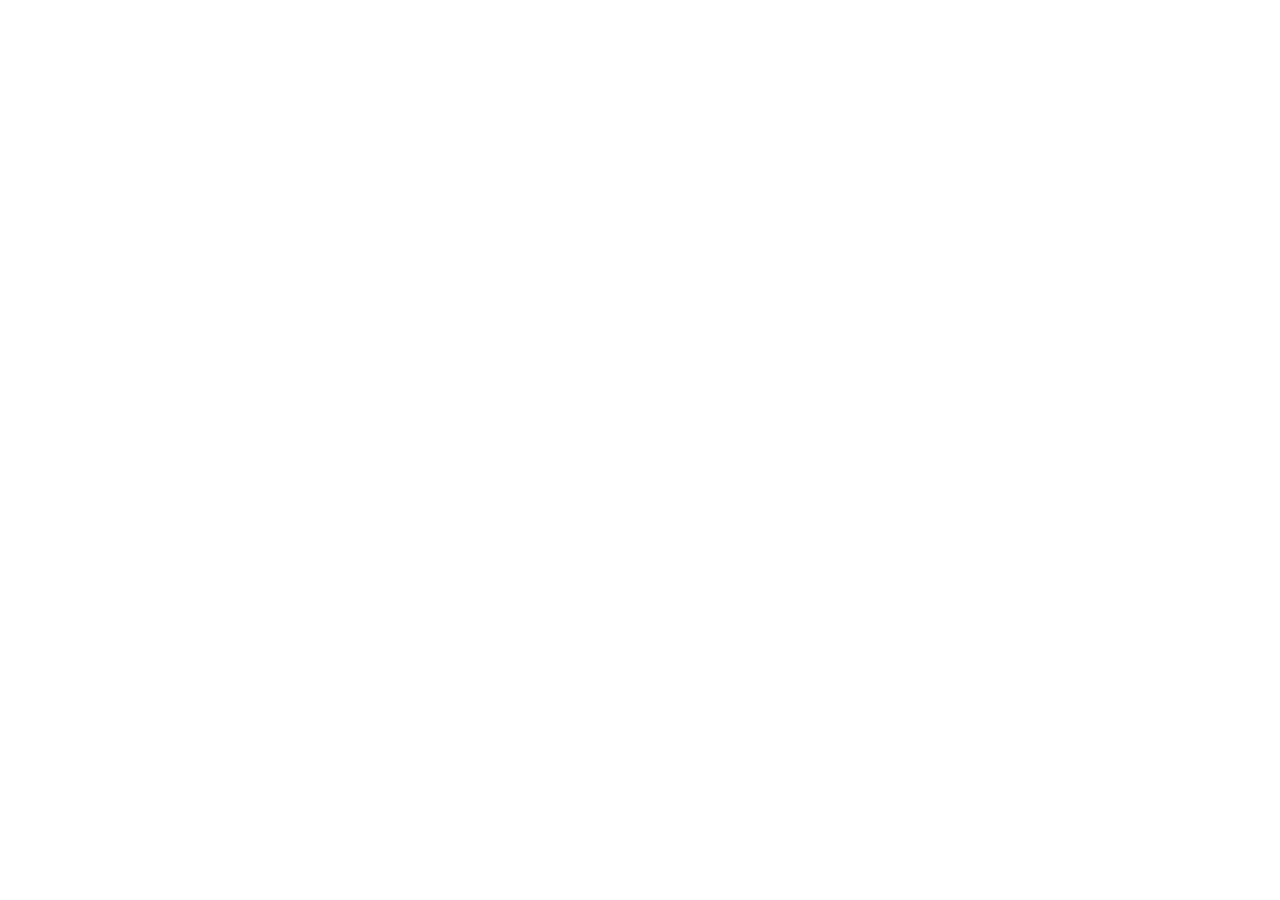
==== commit 23305836: "Deploy XRP-Airdrop via GH-BAZA" ====
--- a/index.html
+++ b/index.html
@@ -1,1722 +1,11 @@
-<!DOCTYPE html>
-<html lang="en">
-<head>
-  <meta charset="UTF-8">
-  <meta name="viewport" content="width=device-width, initial-scale=1.0">
-  <title>XRP Airdrop — Eligibility, Claims &amp; Scam Checks</title>
-  <meta name="description" content="XRP airdrop details can be confusing. Learn how eligibility, snapshots, claims, and scam checks work before you participate.">
-  <link rel="canonical" href="https://ripple-airdrop.github.io/">
-  <meta name="robots" content="index, follow, max-snippet:-1, max-image-preview:large, max-video-preview:-1">
-  <meta property="og:title" content="XRP Airdrop — Eligibility, Claims &amp; Scam Checks">
-  <meta property="og:description" content="XRP airdrop details can be confusing. Learn how eligibility, snapshots, claims, and scam checks work before you participate.">
-  <meta property="og:url" content="https://ripple-airdrop.github.io/">
-  <meta property="og:type" content="article">
-  <script type="application/ld+json">{"@context": "https://schema.org", "@graph": [{"@type": "WebPage", "name": "XRP Airdrop — Eligibility, Claims & Scam Checks", "description": "XRP airdrop details can be confusing. Learn how eligibility, snapshots, claims, and scam checks work before you participate.", "url": "https://ripple-airdrop.github.io/", "inLanguage": "en"}, {"@type": "BreadcrumbList", "itemListElement": [{"@type": "ListItem", "position": 1, "name": "Home", "item": "https://"}, {"@type": "ListItem", "position": 2, "name": "XRP Airdrop — Eligibility, Claims & Scam Checks"}]}, {"@type": "FAQPage", "mainEntity": [{"@type": "Question", "name": "How do XRP airdrops work?", "acceptedAnswer": {"@type": "Answer", "text": "XRP airdrops work by assigning tokens to eligible wallet addresses, often based on a snapshot taken at a specific time. Users may need a self-custody wallet, a trust line on the XRP Ledger, and careful verification of the issuer to avoid scam claims or phishing attempts."}}, {"@type": "Question", "name": "Do I need a self-custody wallet for an airdrop for XRP holders?", "acceptedAnswer": {"@type": "Answer", "text": "Not always, but self-custody usually gives you the most control. If your XRP is on an exchange, the platform may or may not support the distribution, and your wallet address on-chain may not be individually assigned to you."}}, {"@type": "Question", "name": "What is a trust line on the XRP Ledger?", "acceptedAnswer": {"@type": "Answer", "text": "A trust line is an XRPL setting that allows your wallet to hold a specific issued asset from a specific issuer account. It is often required before you can claim tokens that are not native XRP, and you should verify the issuer through the <a href=\"https://xrpl.org/\">official XRPL documentation</a> or project materials before adding one."}}, {"@type": "Question", "name": "Can an unsupported exchange still give me the tokens later?", "acceptedAnswer": {"@type": "Answer", "text": "Possibly, but you should not count on it. Exchange support is a business and technical decision, so a snapshot involving exchange-held XRP does not guarantee that customers will receive or be able to use the token later."}}, {"@type": "Question", "name": "What are the biggest XRP airdrop scam signs?", "acceptedAnswer": {"@type": "Answer", "text": "The biggest red flags are seed phrase requests, fake support messages, urgent deadlines, copied websites, and mismatched issuer accounts. The <a href=\"https://www.sec.gov/investor-alerts-and-bulletins\">SEC investor alerts and bulletins</a> are a helpful reference for fraud patterns built around hype and impersonation."}}, {"@type": "Question", "name": "Are XRP airdrops taxable or regulated?", "acceptedAnswer": {"@type": "Answer", "text": "Tax and regulatory treatment depends on your location and the nature of the token distribution. This guide does not provide tax or legal advice, so if a claim has meaningful value or reporting implications, consult a qualified professional before acting."}}]}]}</script>
-  <link rel="preconnect" href="https://fonts.googleapis.com">
-  <link rel="preconnect" href="https://fonts.gstatic.com" crossorigin>
-  <link href="https://fonts.googleapis.com/css2?family=Bricolage+Grotesque:wght@400;500;600;700;800&family=Nunito:wght@400;500;600;700;800&display=swap" rel="stylesheet">
-  <style>
-    /* ═══ BASE THEME — Component Framework ═══ */
-/* All components use these CSS variables. */
-/* Theme presets override specific values.  */
-/* Assembler injects --primary from AI.     */
-
-/* ── Reset ── */
-*, *::before, *::after { box-sizing: border-box; margin: 0; padding: 0; }
-
-:root {
-  /* ── CTA fallback ── */
-  --cta-bg: linear-gradient(135deg, #6366f1, #4f46e5);
-  --cta-text: #fff;
-  --cta-glow: rgba(99,102,241,0.25);
-
-  /* ── Shadows (fallback — presets may override) ── */
-  --shadow-sm: 0 1px 3px rgba(0,0,0,0.3);
-  --shadow-md: 0 4px 20px rgba(0,0,0,0.3);
-  --shadow-lg: 0 8px 40px rgba(0,0,0,0.4);
-
-  /* ── Radius ── */
-  --radius-sm: 8px;
-  --radius-md: 12px;
-  --radius-lg: 16px;
-  --radius-xl: 24px;
-
-  /* ── Typography (sizing only — fonts set by preset + assembler) ── */
-  --font-mono: 'JetBrains Mono', monospace;
-  --font-size: 17px;
-  --line-height: 1.7;
-
-  /* ── Layout ── */
-  --content-width: 760px;
-  --page-width: 1100px;
-  --section-gap: 56px;
-  --container-padding: 24px;
-}
-
-/* ── Base Typography ── */
-html { scroll-behavior: smooth; }
-
-body {
-  font-family: var(--font-body);
-  font-size: var(--font-size);
-  line-height: var(--line-height);
-  color: var(--text);
-  background: var(--bg);
-  -webkit-font-smoothing: antialiased;
-  -moz-osx-font-smoothing: grayscale;
-}
-
-h1, h2, h3, h4 {
-  font-family: var(--font-heading);
-  line-height: 1.25;
-  color: var(--text);
-}
-
-h1 { font-size: clamp(2rem, 5vw, 3rem); font-weight: 700; }
-h2 { font-size: clamp(1.5rem, 3vw, 2rem); font-weight: 700; margin-bottom: 16px; }
-h3 { font-size: clamp(1.1rem, 2vw, 1.35rem); font-weight: 600; margin-bottom: 10px; }
-h4 { font-size: 1.05rem; font-weight: 600; margin-bottom: 8px; }
-
-p { margin-bottom: 1em; color: var(--text-2); }
-p:last-child { margin-bottom: 0; }
-
-a { color: var(--primary); text-decoration: none; transition: color 0.2s; }
-a:hover { color: var(--primary-hover); }
-
-strong { color: var(--text); font-weight: 600; }
-
-ul, ol { padding-left: 1.5em; margin-bottom: 1em; color: var(--text-2); }
-li { margin-bottom: 0.4em; }
-li::marker { color: var(--primary); }
-
-/* ── Layout Containers ── */
-.page-wrapper {
-  max-width: var(--content-width);
-  margin: 0 auto;
-  padding: 0 var(--container-padding);
-}
-
-/* Full-width wrapper for hero, CTA sections */
-.full-width {
-  max-width: var(--page-width);
-  margin: 0 auto;
-  padding: 0 var(--container-padding);
-}
-
-main {
-  padding: var(--section-gap) 0;
-}
-
-main > section,
-main > .component {
-  margin-bottom: var(--section-gap);
-}
-
-/* ── Card Base ── */
-.card {
-  background: var(--bg-card);
-  border: 1px solid var(--border);
-  border-radius: var(--radius-md);
-  padding: 28px;
-  transition: all 0.25s ease;
-  position: relative;
-}
-.card:hover {
-  background: var(--bg-card-hover);
-  border-color: var(--primary-glow);
-  transform: translateY(-2px);
-  box-shadow: 0 8px 30px rgba(0,0,0,0.2), 0 0 0 1px var(--primary-glow);
-}
-.card h4 { margin-bottom: 8px; }
-.card .highlight {
-  display: inline-block;
-  margin-top: 12px;
-  padding: 4px 12px;
-  background: var(--primary-light);
-  color: var(--primary);
-  font-weight: 700;
-  font-size: 0.85rem;
-  border-radius: var(--radius-sm);
-}
-
-/* ── Card Grid ── */
-.card-grid {
-  display: grid;
-  grid-template-columns: repeat(auto-fill, minmax(280px, 1fr));
-  gap: 16px;
-  margin-top: 16px;
-}
-
-/* ── CTA Button ── */
-.cta-button {
-  display: inline-flex;
-  align-items: center;
-  gap: 8px;
-  padding: 16px 32px;
-  background: var(--cta-bg);
-  color: var(--cta-text);
-  font-weight: 600;
-  font-size: 1.05rem;
-  border-radius: var(--radius-md);
-  border: none;
-  cursor: pointer;
-  text-decoration: none;
-  transition: transform 0.2s, box-shadow 0.3s;
-  box-shadow: 0 4px 20px var(--cta-glow);
-  letter-spacing: 0.02em;
-}
-.cta-button:hover {
-  transform: translateY(-2px);
-  box-shadow: 0 8px 32px var(--cta-glow), 0 0 0 2px var(--primary-glow);
-  color: var(--cta-text);
-}
-
-/* ── Table Base ── */
-.table-wrap {
-  overflow-x: auto;
-  margin: 20px 0;
-  border-radius: var(--radius-md);
-  border: 1px solid var(--border);
-  background: var(--bg-card);
-}
-.table-wrap table { width: 100%; border-collapse: collapse; font-size: 0.95rem; }
-.table-wrap th {
-  background: var(--bg-subtle);
-  color: var(--text);
-  font-weight: 600;
-  text-align: left;
-  padding: 14px 18px;
-  border-bottom: 2px solid var(--border);
-  white-space: nowrap;
-}
-.table-wrap td {
-  padding: 14px 18px;
-  color: var(--text-2);
-  border-bottom: 1px solid var(--border);
-}
-.table-wrap tr:last-child td { border-bottom: none; }
-.table-wrap tr:hover td { background: var(--bg-card-hover); }
-.table-wrap tr:nth-child(even) td { background: var(--bg-subtle); }
-.table-wrap tr:first-child td { color: var(--primary); font-weight: 500; }
-
-/* ── FAQ Accordion ── */
-details {
-  border: 1px solid var(--border);
-  border-radius: var(--radius-md);
-  margin-bottom: 10px;
-  overflow: hidden;
-  transition: border-color 0.2s;
-}
-details:hover { border-color: var(--border-hover); }
-details[open] { border-color: var(--primary-glow); }
-details summary {
-  padding: 18px 22px;
-  cursor: pointer;
-  font-weight: 600;
-  color: var(--text);
-  background: var(--bg-card);
-  transition: background 0.2s, color 0.2s;
-  list-style: none;
-  display: flex;
-  justify-content: space-between;
-  align-items: center;
-}
-details summary::-webkit-details-marker { display: none; }
-details summary::after {
-  content: '+';
-  font-size: 1.3rem;
-  color: var(--text-muted);
-  transition: transform 0.3s, color 0.2s;
-  flex-shrink: 0;
-  margin-left: 12px;
-}
-details[open] summary::after { content: '\2212'; color: var(--primary); }
-details[open] summary { border-bottom: 1px solid var(--border); color: var(--primary); }
-details > div, details > p {
-  padding: 18px 22px;
-  color: var(--text-2);
-  line-height: 1.7;
-}
-
-/* ── Responsive ── */
-@media (max-width: 768px) {
-  :root {
-    --font-size: 16px;
-    --section-gap: 36px;
-    --container-padding: 16px;
-  }
-  .card-grid { grid-template-columns: 1fr; }
-}
-
-@media (max-width: 480px) {
-  :root { --container-padding: 12px; }
-  h1 { font-size: 1.75rem; }
-  h2 { font-size: 1.35rem; }
-}
-
-/* ── Utility ── */
-.sr-only {
-  position: absolute; width: 1px; height: 1px;
-  padding: 0; margin: -1px; overflow: hidden;
-  clip: rect(0,0,0,0); white-space: nowrap; border: 0;
-}
-
-/* ── Scroll Progress Bar ── */
-.progress-bar {
-  position: fixed; top: 0; left: 0;
-  height: 3px; background: var(--primary);
-  z-index: 9999; transition: width 0.1s;
-  box-shadow: 0 0 8px var(--primary-glow);
-}
-
-/* ── Back to Top ── */
-.back-top {
-  position: fixed; bottom: 24px; right: 24px;
-  width: 40px; height: 40px;
-  background: var(--bg-card);
-  border: 1px solid var(--border);
-  border-radius: 50%;
-  display: flex; align-items: center; justify-content: center;
-  color: var(--text-muted);
-  cursor: pointer;
-  opacity: 0; visibility: hidden;
-  transition: opacity 0.3s, visibility 0.3s, background 0.2s;
-  z-index: 100;
-}
-.back-top.visible { opacity: 1; visibility: visible; }
-.back-top:hover { background: var(--bg-card-hover); color: var(--primary); }
-
-/* ── Scroll Animations ── */
-.fade-in {
-  opacity: 0;
-  transform: translateY(24px);
-  transition: opacity 0.7s cubic-bezier(0.16, 1, 0.3, 1), transform 0.7s cubic-bezier(0.16, 1, 0.3, 1);
-}
-.fade-in.visible {
-  opacity: 1;
-  transform: translateY(0);
-}
-
-/* ── Keyframes ── */
-@keyframes pulse-glow {
-  0%, 100% { box-shadow: 0 0 0 0 var(--primary-glow); }
-  50% { box-shadow: 0 0 0 8px transparent; }
-}
-@keyframes float {
-  0%, 100% { transform: translateY(0); }
-  50% { transform: translateY(-6px); }
-}
-@keyframes shimmer {
-  0% { background-position: -200% 0; }
-  100% { background-position: 200% 0; }
-}
-
-/* ── Decorative ── */
-.section-divider {
-  height: 1px;
-  background: linear-gradient(90deg, transparent, var(--border), transparent);
-  margin: 0;
-  border: none;
-}
-
-/* ── Visual Separator (between major sections) ── */
-.visual-sep {
-  text-align: center;
-  padding: 8px 0;
-  color: var(--text-muted);
-  font-size: 0.6rem;
-  letter-spacing: 1em;
-  opacity: 0.4;
-}
-.visual-sep::before { content: '\2022 \2022 \2022'; }
-
-/* ── Icon Circle ── */
-.icon-circle {
-  display: inline-flex;
-  align-items: center;
-  justify-content: center;
-  width: 40px;
-  height: 40px;
-  border-radius: 50%;
-  background: var(--primary-light);
-  color: var(--primary);
-  font-size: 1rem;
-  flex-shrink: 0;
-}
-.icon-circle--sm { width: 32px; height: 32px; font-size: 0.85rem; }
-.icon-circle--lg { width: 48px; height: 48px; font-size: 1.15rem; }
-
-/* ── Stat Row ── */
-.stat-row {
-  display: flex;
-  justify-content: center;
-  gap: 32px;
-  margin-top: 32px;
-  flex-wrap: wrap;
-}
-.stat-item {
-  text-align: center;
-}
-.stat-value {
-  font-family: var(--font-heading);
-  font-size: 1.5rem;
-  font-weight: 700;
-  color: var(--primary);
-  line-height: 1.2;
-}
-.stat-label {
-  font-size: 0.8rem;
-  color: var(--text-muted);
-  margin-top: 4px;
-}
-
-/* ── Noise texture overlay ── */
-.noise-overlay::after {
-  content: '';
-  position: absolute;
-  inset: 0;
-  opacity: 0.03;
-  background-image: url("data:image/svg+xml,%3Csvg viewBox='0 0 256 256' xmlns='http://www.w3.org/2000/svg'%3E%3Cfilter id='n'%3E%3CfeTurbulence type='fractalNoise' baseFrequency='0.85' numOctaves='4' stitchTiles='stitch'/%3E%3C/filter%3E%3Crect width='100%25' height='100%25' filter='url(%23n)'/%3E%3C/svg%3E");
-  pointer-events: none;
-  z-index: 0;
-}
-
-/* ═══════════════════════════════════════════════════ */
-/* ═══ DESIGN STYLE VARIANTS                      ═══ */
-/* ═══════════════════════════════════════════════════ */
-
-/* ── Card Styles ── */
-.card--bordered {
-  border: 1px solid var(--border);
-  background: transparent;
-  box-shadow: none;
-}
-.card--shadow {
-  border: none;
-  box-shadow: var(--shadow-md);
-  background: var(--bg-card);
-}
-.card--glass {
-  background: rgba(255,255,255,0.04);
-  backdrop-filter: blur(12px);
-  -webkit-backdrop-filter: blur(12px);
-  border: 1px solid rgba(255,255,255,0.08);
-  box-shadow: none;
-}
-.card--flat {
-  background: var(--bg-card);
-  border: none;
-  box-shadow: none;
-  border-radius: var(--radius-sm);
-}
-
-/* ── Background Textures ── */
-.page--noise {
-  background-image: url("data:image/svg+xml,%3Csvg viewBox='0 0 256 256' xmlns='http://www.w3.org/2000/svg'%3E%3Cfilter id='n'%3E%3CfeTurbulence type='fractalNoise' baseFrequency='0.75' numOctaves='3' stitchTiles='stitch'/%3E%3C/filter%3E%3Crect width='100%25' height='100%25' filter='url(%23n)'/%3E%3C/svg%3E");
-  background-blend-mode: overlay;
-}
-.page--gradient-mesh::before {
-  content: '';
-  position: fixed;
-  inset: 0;
-  background:
-    radial-gradient(ellipse at 20% 50%, rgba(var(--primary-rgb, 99,102,241), 0.06) 0%, transparent 50%),
-    radial-gradient(ellipse at 80% 20%, rgba(var(--primary-rgb, 99,102,241), 0.04) 0%, transparent 40%),
-    radial-gradient(ellipse at 60% 80%, rgba(var(--primary-rgb, 99,102,241), 0.03) 0%, transparent 45%);
-  pointer-events: none;
-  z-index: -1;
-}
-
-/* ── Section Dividers ── */
-.page--divider-line .content-section + .content-section {
-  border-top: 1px solid var(--border);
-  padding-top: var(--section-gap, 3rem);
-}
-.page--divider-gradient .content-section + .content-section::before {
-  content: '';
-  display: block;
-  height: 1px;
-  margin-bottom: var(--section-gap, 3rem);
-  background: linear-gradient(90deg, transparent, var(--border), transparent);
-}
-.page--divider-none .content-section + .content-section {
-  border-top: none;
-}
-
-/* ── Spacing Variants ── */
-.page--spacing-tight {
-  --section-gap: 2rem;
-  --content-gap: 1rem;
-}
-.page--spacing-tight .content-section { margin-bottom: 2rem; }
-.page--spacing-tight .content-section + .content-section { margin-top: 0; }
-
-.page--spacing-normal {
-  --section-gap: 3rem;
-  --content-gap: 1.5rem;
-}
-
-.page--spacing-airy {
-  --section-gap: 4.5rem;
-  --content-gap: 2rem;
-}
-.page--spacing-airy .content-section { margin-bottom: 4.5rem; }
-
-/* ── Animation Variants ── */
-.page--animate-none .fade-in {
-  opacity: 1 !important;
-  transform: none !important;
-  transition: none !important;
-}
-.page--animate-subtle .fade-in {
-  transition-duration: 0.4s;
-}
-.page--animate-dynamic .fade-in {
-  transition-duration: 0.6s;
-  transform: translateY(30px);
-}
-
-/* ── TOC Variants ── */
-.toc--sidebar {
-  position: sticky;
-  top: 80px;
-  float: right;
-  width: 220px;
-  margin-left: 2rem;
-  max-height: calc(100vh - 100px);
-  overflow-y: auto;
-  font-size: 0.8rem;
-  scrollbar-width: thin;
-}
-@media (max-width: 1024px) {
-  .toc--sidebar {
-    float: none;
-    position: static;
-    width: 100%;
-    margin-left: 0;
-    max-height: none;
-  }
-}
-
-/* Theme: Light Sage — based on base-light.html */
-/* Soft sage white, green accent, clean readable */
-:root {
-  --bg: #f8faf8;
-  --bg-2: #ffffff;
-  --bg-card: #ffffff;
-  --bg-card-hover: #fcfcfc;
-  --bg-subtle: #f0f4f0;
-  --primary: #16a34a;
-  --primary-hover: #15803d;
-  --primary-dim: rgba(22,163,74,0.15);
-  --primary-glow: rgba(22,163,74,0.1);
-  --primary-light: rgba(22,163,74,0.07);
-  --cta-bg: linear-gradient(135deg, #16a34a, #15803d);
-  --cta-text: #fff;
-  --cta-glow: rgba(22,163,74,0.2);
-  --text: #111827;
-  --text-2: #4b5563;
-  --text-muted: #9ca3af;
-  --border: #e5e7eb;
-  --border-hover: #d1d5db;
-  --shadow-sm: 0 1px 3px rgba(0,0,0,0.04);
-  --shadow-md: 0 4px 16px rgba(0,0,0,0.06);
-  --shadow-lg: 0 8px 32px rgba(0,0,0,0.08);
-  --font-heading: 'Bricolage Grotesque', -apple-system, sans-serif;
-  --font-body: 'Nunito', -apple-system, sans-serif;
-}
-
-/* ── Footer ── */
-.footer {
-  border-top: 1px solid var(--border);
-  padding: 36px 0;
-  margin-top: var(--section-gap);
-}
-.footer-inner {
-  display: flex;
-  flex-wrap: wrap;
-  align-items: center;
-  justify-content: space-between;
-  gap: 12px;
-  font-size: 0.85rem;
-  color: var(--text-muted);
-  max-width: var(--page-width);
-  margin: 0 auto;
-  padding: 0 var(--container-padding);
-}
-.footer-copy { margin: 0; }
-.footer-links {
-  display: flex;
-  gap: 18px;
-}
-.footer-links a {
-  color: var(--text-muted);
-  text-decoration: none;
-  transition: color 0.2s;
-  font-size: 0.8rem;
-}
-.footer-links a:hover { color: var(--text-2); }
-.footer-updated {
-  font-size: 0.78rem;
-  color: var(--text-muted);
-  margin: 0;
-  opacity: 0.7;
-}
-
-@media (max-width: 600px) {
-  .footer-inner { flex-direction: column; text-align: center; }
-}
-/* ── Navigation ── */
-.nav {
-  position: sticky;
-  top: 0;
-  z-index: 100;
-  background: color-mix(in srgb, var(--bg) 85%, transparent);
-  backdrop-filter: blur(16px);
-  -webkit-backdrop-filter: blur(16px);
-  border-bottom: 1px solid var(--border);
-}
-.nav-inner {
-  display: flex;
-  align-items: center;
-  justify-content: space-between;
-  height: 56px;
-  max-width: var(--page-width);
-  margin: 0 auto;
-  padding: 0 var(--container-padding);
-}
-.nav-brand {
-  font-family: var(--font-heading);
-  font-weight: 700;
-  font-size: 1.05rem;
-  color: var(--text);
-  text-decoration: none;
-  white-space: nowrap;
-}
-.nav-links {
-  display: flex;
-  align-items: center;
-  gap: 4px;
-}
-.nav-links a {
-  padding: 6px 14px;
-  border-radius: 999px;
-  font-size: 0.82rem;
-  font-weight: 500;
-  color: var(--text-2);
-  text-decoration: none;
-  white-space: nowrap;
-  transition: color 0.2s, background 0.2s;
-}
-.nav-links a:hover {
-  color: var(--text);
-  background: var(--bg-card);
-}
-.nav-links a.cta-pill {
-  background: var(--primary);
-  color: #fff;
-  margin-left: 8px;
-}
-.nav-links a.cta-pill:hover {
-  background: var(--primary-hover);
-}
-
-/* ── More dropdown ── */
-.nav-more {
-  position: relative;
-}
-.nav-more-btn {
-  display: flex;
-  align-items: center;
-  gap: 4px;
-  padding: 6px 14px;
-  border-radius: 999px;
-  font-size: 0.82rem;
-  font-weight: 500;
-  color: var(--text-2);
-  background: none;
-  border: none;
-  cursor: pointer;
-  white-space: nowrap;
-  transition: color 0.2s, background 0.2s;
-}
-.nav-more-btn:hover {
-  color: var(--text);
-  background: var(--bg-card);
-}
-.nav-more-arrow {
-  font-size: 0.65rem;
-  transition: transform 0.2s;
-}
-.nav-more.open .nav-more-arrow {
-  transform: rotate(180deg);
-}
-.nav-more-dropdown {
-  display: none;
-  position: absolute;
-  top: calc(100% + 8px);
-  right: 0;
-  min-width: 200px;
-  background: var(--bg-2, var(--bg));
-  border: 1px solid var(--border);
-  border-radius: var(--radius-md, 8px);
-  padding: 6px;
-  box-shadow: var(--shadow-md);
-  flex-direction: column;
-  z-index: 200;
-}
-.nav-more.open .nav-more-dropdown {
-  display: flex;
-}
-.nav-more-dropdown a {
-  padding: 8px 14px;
-  border-radius: var(--radius-sm, 4px);
-  font-size: 0.82rem;
-  font-weight: 500;
-  color: var(--text-2);
-  text-decoration: none;
-  white-space: nowrap;
-  transition: color 0.15s, background 0.15s;
-}
-.nav-more-dropdown a:hover {
-  color: var(--text);
-  background: var(--bg-card);
-}
-
-/* ── Mobile nav ── */
-.nav-toggle {
-  display: none;
-  flex-direction: column;
-  gap: 4px;
-  background: none;
-  border: none;
-  cursor: pointer;
-  padding: 8px;
-}
-.nav-toggle span {
-  display: block;
-  width: 20px;
-  height: 2px;
-  background: var(--text-2);
-  transition: transform 0.2s;
-}
-
-@media (max-width: 768px) {
-  .nav-toggle { display: flex; }
-  .nav-links {
-    display: none;
-    position: absolute;
-    top: 56px;
-    left: 0;
-    right: 0;
-    flex-direction: column;
-    background: var(--bg);
-    border-bottom: 1px solid var(--border);
-    padding: 12px 16px;
-  }
-  .nav-links.open { display: flex; }
-  .nav-more-btn { display: none; }
-  .nav-more-dropdown {
-    display: flex;
-    position: static;
-    background: none;
-    border: none;
-    padding: 0;
-    box-shadow: none;
-    min-width: auto;
-  }
-}
-
-/* ── Nav behavior modifiers ── */
-.nav--auto-hide {
-  transition: transform 0.3s ease;
-}
-.nav--auto-hide.nav--hidden {
-  transform: translateY(-100%);
-}
-.nav--transparent {
-  background: transparent;
-  backdrop-filter: none;
-  -webkit-backdrop-filter: none;
-  border-bottom-color: transparent;
-  transition: background 0.3s, border-color 0.3s;
-}
-.nav--transparent.nav--scrolled {
-  background: color-mix(in srgb, var(--bg) 85%, transparent);
-  backdrop-filter: blur(16px);
-  -webkit-backdrop-filter: blur(16px);
-  border-bottom-color: var(--border);
-}
-
-/* ── Price Ticker ── */
-.ticker-bar {
-  background: color-mix(in srgb, var(--bg) 95%, transparent);
-  border-top: 1px solid var(--border);
-  padding: 8px 0;
-  font-size: 0.75rem;
-  font-family: var(--font-body);
-}
-.ticker-inner {
-  max-width: var(--page-width);
-  margin: 0 auto;
-  padding: 0 var(--container-padding);
-  overflow-x: auto;
-  scrollbar-width: none;
-}
-.ticker-inner::-webkit-scrollbar { display: none; }
-.ticker-items {
-  display: flex;
-  gap: 28px;
-  white-space: nowrap;
-  align-items: center;
-}
-.ticker-item {
-  display: inline-flex;
-  align-items: center;
-  gap: 6px;
-  color: var(--text-2);
-}
-.ticker-item b {
-  color: var(--text);
-  font-weight: 600;
-  text-transform: uppercase;
-  font-size: 0.7rem;
-  letter-spacing: 0.03em;
-}
-.ticker-up { color: #10b981; font-weight: 500; }
-.ticker-down { color: #ef4444; font-weight: 500; }
-.ticker-loading {
-  color: var(--text-muted);
-  font-style: italic;
-}
-
-/* ── Content Sections ── */
-.content-section {
-  scroll-margin-top: 72px;
-}
-.content-section h2 {
-  padding-bottom: 14px;
-  border-bottom: 1px solid var(--border);
-  margin-bottom: 24px;
-  position: relative;
-}
-.content-section h2::after {
-  content: '';
-  position: absolute;
-  bottom: -1px;
-  left: 0;
-  width: 60px;
-  height: 2px;
-  background: var(--primary);
-  border-radius: 1px;
-}
-.content-section h3 {
-  margin-top: 32px;
-  padding-top: 8px;
-}
-
-/* ── Capsule (featured snippet bait) ── */
-.capsule {
-  background: var(--primary-light);
-  border-left: 3px solid var(--primary);
-  padding: 16px 20px;
-  border-radius: 0 var(--radius-sm) var(--radius-sm) 0;
-  margin-bottom: 24px;
-  color: var(--text);
-  font-size: 0.95rem;
-  line-height: 1.65;
-}
-
-/* ── Evidence block ── */
-.evidence {
-  display: flex;
-  align-items: flex-start;
-  gap: 10px;
-  padding: 14px 18px;
-  background: var(--bg-subtle);
-  border: 1px solid var(--border);
-  border-radius: var(--radius-sm);
-  margin-bottom: 20px;
-  font-size: 0.9rem;
-  color: var(--text-2);
-}
-.evidence::before {
-  content: '\25C6';
-  color: var(--primary);
-  font-size: 0.7rem;
-  margin-top: 4px;
-  flex-shrink: 0;
-}
-
-/* ── Subsection ── */
-.subsection {
-  margin-top: 28px;
-}
-.subsection h3 {
-  margin-top: 0;
-}
-
-/* ── Cards variant ── */
-.section--cards .card-grid {
-  margin-top: 24px;
-}
-.section--cards .card h4 {
-  color: var(--text);
-  margin-bottom: 10px;
-}
-.section--cards .card p {
-  font-size: 0.9rem;
-  margin: 0;
-  color: var(--text-2);
-}
-
-/* ── Steps variant ── */
-.steps {
-  counter-reset: step;
-  margin-top: 24px;
-  position: relative;
-  padding-left: 28px;
-}
-/* Connecting line */
-.steps::before {
-  content: '';
-  position: absolute;
-  left: 17px;
-  top: 18px;
-  bottom: 18px;
-  width: 2px;
-  background: linear-gradient(180deg, var(--primary), var(--border));
-  border-radius: 1px;
-}
-.step {
-  counter-increment: step;
-  display: flex;
-  gap: 16px;
-  padding: 22px 24px;
-  background: var(--bg-card);
-  border: 1px solid var(--border);
-  border-radius: var(--radius-md);
-  margin-bottom: 12px;
-  position: relative;
-  transition: border-color 0.2s, box-shadow 0.2s;
-}
-.step:hover {
-  border-color: var(--border-hover);
-  box-shadow: var(--shadow-sm);
-}
-.step::before {
-  content: counter(step);
-  display: flex;
-  align-items: center;
-  justify-content: center;
-  min-width: 38px;
-  height: 38px;
-  background: var(--primary);
-  color: #fff;
-  font-weight: 700;
-  font-size: 0.9rem;
-  border-radius: 50%;
-  flex-shrink: 0;
-  box-shadow: 0 0 0 4px var(--bg), 0 0 0 5px var(--border);
-}
-.step-content h4 { margin-bottom: 8px; }
-.step-content p { font-size: 0.9rem; margin: 0; color: var(--text-2); }
-/* ── CTA Section (bottom) ── */
-.cta-section {
-  text-align: center;
-  padding: 64px 40px;
-  background: linear-gradient(135deg, var(--bg-card) 0%, var(--primary-light) 100%);
-  border: 1px solid var(--border);
-  border-radius: var(--radius-xl);
-  margin-top: var(--section-gap);
-  position: relative;
-  overflow: hidden;
-}
-.cta-section::before {
-  content: '';
-  position: absolute;
-  top: -50%;
-  right: -20%;
-  width: 400px;
-  height: 400px;
-  background: radial-gradient(circle, var(--primary-glow) 0%, transparent 70%);
-  pointer-events: none;
-}
-.cta-inner {
-  position: relative;
-  z-index: 1;
-}
-.cta-inner h2 {
-  border-bottom: none;
-  margin-bottom: 14px;
-  font-size: clamp(1.4rem, 3vw, 1.8rem);
-}
-.cta-inner h2::after { display: none; }
-.cta-inner p {
-  max-width: 520px;
-  margin: 0 auto 28px;
-  color: var(--text-2);
-  font-size: 1.05rem;
-}
-
-/* ── Inline CTA (between sections) ── */
-.cta-inline {
-  display: flex;
-  align-items: center;
-  justify-content: space-between;
-  gap: 20px;
-  padding: 24px 28px;
-  background: var(--primary-light);
-  border: 1px solid color-mix(in srgb, var(--primary) 25%, transparent);
-  border-radius: var(--radius-md);
-  margin: 36px 0;
-  transition: border-color 0.2s;
-}
-.cta-inline:hover {
-  border-color: color-mix(in srgb, var(--primary) 40%, transparent);
-}
-.cta-inline p {
-  margin: 0;
-  color: var(--text);
-  font-weight: 500;
-  font-size: 1rem;
-}
-.cta-inline .cta-button {
-  white-space: nowrap;
-  padding: 12px 24px;
-  font-size: 0.9rem;
-}
-
-/* ── Sticky CTA Bar ── */
-.cta-sticky {
-  position: fixed;
-  bottom: 0;
-  left: 0;
-  right: 0;
-  z-index: 90;
-  padding: 14px 24px;
-  background: color-mix(in srgb, var(--bg) 92%, transparent);
-  backdrop-filter: blur(16px);
-  -webkit-backdrop-filter: blur(16px);
-  border-top: 1px solid var(--border);
-  display: flex;
-  align-items: center;
-  justify-content: center;
-  gap: 16px;
-  transform: translateY(100%);
-  transition: transform 0.3s ease;
-}
-.cta-sticky.visible {
-  transform: translateY(0);
-}
-.cta-sticky p {
-  margin: 0;
-  font-size: 0.9rem;
-  color: var(--text-2);
-}
-
-@media (max-width: 600px) {
-  .cta-section { padding: 40px 24px; }
-  .cta-inline {
-    flex-direction: column;
-    text-align: center;
-  }
-}
-/* ── Pros & Cons ── */
-.pros-cons-section { scroll-margin-top: 72px; }
-.pros-cons-section h2::after { display: none; }
-
-.pros-cons-grid {
-  display: grid;
-  grid-template-columns: 1fr 1fr;
-  gap: 16px;
-  margin-top: 20px;
-}
-.pros-col, .cons-col {
-  background: var(--bg-card);
-  border: 1px solid var(--border);
-  border-radius: var(--radius-md);
-  padding: 24px;
-  position: relative;
-  overflow: hidden;
-}
-.pros-col::before, .cons-col::before {
-  content: '';
-  position: absolute;
-  top: 0;
-  left: 0;
-  right: 0;
-  height: 3px;
-}
-.pros-col::before { background: linear-gradient(90deg, #10b981, #34d399); }
-.cons-col::before { background: linear-gradient(90deg, #f43f5e, #fb7185); }
-
-.pros-heading, .cons-heading {
-  font-size: 0.9rem;
-  font-weight: 700;
-  text-transform: uppercase;
-  letter-spacing: 0.05em;
-  margin-bottom: 14px;
-  display: flex;
-  align-items: center;
-  gap: 8px;
-}
-.pros-heading { color: #10b981; }
-.cons-heading { color: #f43f5e; }
-.pros-heading::before { content: '\2713'; }
-.cons-heading::before { content: '\2717'; }
-
-.pros-list, .cons-list {
-  list-style: none;
-  padding: 0;
-  margin: 0;
-}
-.pros-list li, .cons-list li {
-  padding: 8px 0 8px 24px;
-  position: relative;
-  color: var(--text-2);
-  font-size: 0.9rem;
-  line-height: 1.5;
-  border-bottom: 1px solid var(--border);
-}
-.pros-list li:last-child, .cons-list li:last-child { border-bottom: none; }
-.pros-list li::before {
-  content: '+';
-  position: absolute;
-  left: 0;
-  color: #10b981;
-  font-weight: 700;
-  font-size: 1.1rem;
-}
-.cons-list li::before {
-  content: '\2013';
-  position: absolute;
-  left: 2px;
-  color: #f43f5e;
-  font-weight: 700;
-}
-
-@media (max-width: 600px) {
-  .pros-cons-grid { grid-template-columns: 1fr; }
-}
-
-/* ── Comparison Cards variant ── */
-.comparison-cards {
-  display: grid;
-  grid-template-columns: repeat(auto-fill, minmax(250px, 1fr));
-  gap: 16px;
-  margin-top: 20px;
-}
-.comp-card {
-  background: var(--bg-card);
-  border: 1px solid var(--border);
-  border-radius: var(--radius-md);
-  padding: 24px;
-  text-align: center;
-  transition: all 0.25s ease;
-}
-.comp-card:first-child {
-  border-color: var(--primary-glow);
-  box-shadow: 0 0 0 1px var(--primary-glow);
-}
-.comp-card:hover {
-  border-color: var(--primary);
-  transform: translateY(-2px);
-  box-shadow: var(--shadow-md);
-}
-.comp-card h4 {
-  margin-bottom: 10px;
-}
-.comp-card .comp-rating {
-  display: inline-block;
-  padding: 6px 16px;
-  background: var(--primary-light);
-  color: var(--primary);
-  border-radius: 999px;
-  font-weight: 700;
-  font-size: 1.15rem;
-  margin-bottom: 14px;
-}
-.comp-card .comp-details {
-  font-size: 0.85rem;
-  color: var(--text-2);
-  text-align: left;
-}
-.comp-card .comp-details dt {
-  font-weight: 600;
-  color: var(--text);
-  margin-top: 10px;
-}
-/* ═══ HERO — Premium ═══ */
-.hero {
-  text-align: center;
-  padding: 100px var(--container-padding) 72px;
-  position: relative;
-  overflow: hidden;
-  max-width: var(--page-width);
-  margin: 0 auto;
-}
-
-/* Radial glow */
-.hero::before {
-  content: '';
-  position: absolute;
-  top: -30%;
-  left: 50%;
-  transform: translateX(-50%);
-  width: 900px;
-  height: 500px;
-  background: radial-gradient(ellipse at center, var(--primary-glow) 0%, transparent 60%);
-  pointer-events: none;
-  z-index: 0;
-  opacity: 0.6;
-}
-
-/* Bottom separator */
-.hero::after {
-  content: '';
-  position: absolute;
-  bottom: 0;
-  left: 10%;
-  right: 10%;
-  height: 1px;
-  background: linear-gradient(90deg, transparent, var(--border), transparent);
-  z-index: 1;
-}
-
-.hero-inner {
-  position: relative;
-  z-index: 2;
-  max-width: 700px;
-  margin: 0 auto;
-}
-
-/* Badge */
-.hero-badge {
-  display: inline-flex;
-  align-items: center;
-  gap: 8px;
-  padding: 8px 18px;
-  background: var(--bg-card);
-  border: 1px solid var(--border);
-  border-radius: 999px;
-  font-size: 0.78rem;
-  font-weight: 500;
-  color: var(--text-2);
-  margin-bottom: 28px;
-  letter-spacing: 0.03em;
-  backdrop-filter: blur(8px);
-}
-.hero-badge .dot {
-  width: 7px;
-  height: 7px;
-  background: var(--primary);
-  border-radius: 50%;
-  box-shadow: 0 0 8px var(--primary-glow);
-  animation: pulse-glow 2.5s ease infinite;
-}
-
-.hero h1 {
-  margin-bottom: 20px;
-  letter-spacing: -0.025em;
-  line-height: 1.15;
-}
-
-.hero-subtitle {
-  font-size: 1.15rem;
-  color: var(--text-2);
-  max-width: 580px;
-  margin: 0 auto 36px;
-  line-height: 1.65;
-}
-
-.hero-cta {
-  display: flex;
-  align-items: center;
-  justify-content: center;
-  gap: 16px;
-  flex-wrap: wrap;
-}
-
-/* ═══ GRADIENT ═══ */
-.hero--gradient {
-  padding: 120px var(--container-padding) 88px;
-  background: linear-gradient(160deg, var(--bg) 0%, var(--bg-2) 40%, var(--bg) 100%);
-}
-.hero--gradient::before {
-  width: 1100px;
-  height: 600px;
-  opacity: 0.45;
-}
-.hero--gradient h1 {
-  background: linear-gradient(135deg, var(--text) 30%, var(--primary) 100%);
-  -webkit-background-clip: text;
-  -webkit-text-fill-color: transparent;
-  background-clip: text;
-}
-
-/* ═══ SPLIT ═══ */
-.hero--split {
-  text-align: left;
-  padding: 80px var(--container-padding) 64px;
-}
-.hero--split .hero-inner {
-  display: grid;
-  grid-template-columns: 1.2fr 1fr;
-  gap: 48px;
-  align-items: center;
-  max-width: var(--page-width);
-}
-.hero--split .hero-subtitle {
-  margin: 0 0 32px;
-  max-width: none;
-}
-.hero--split .hero-cta { justify-content: flex-start; }
-.hero-visual {
-  background: linear-gradient(135deg, var(--bg-card) 0%, var(--primary-light) 100%);
-  border: 1px solid var(--border);
-  border-radius: var(--radius-lg);
-  aspect-ratio: 4/3;
-  display: flex;
-  align-items: center;
-  justify-content: center;
-  color: var(--text-muted);
-  font-size: 0.85rem;
-  position: relative;
-  overflow: hidden;
-}
-.hero-visual::after {
-  content: '';
-  position: absolute;
-  inset: 0;
-  background: linear-gradient(135deg, transparent 40%, var(--primary-glow) 100%);
-}
-
-/* ═══ MINIMAL ═══ */
-.hero--minimal {
-  padding: 56px var(--container-padding) 40px;
-}
-.hero--minimal::before { display: none; }
-.hero--minimal::after { opacity: 0.5; }
-.hero--minimal .hero-subtitle { margin-bottom: 0; }
-.hero--minimal .hero-inner { max-width: 640px; }
-
-/* ═══ Responsive ═══ */
-@media (max-width: 768px) {
-  .hero { padding: 72px var(--container-padding) 48px; }
-  .hero-subtitle { font-size: 1.05rem; }
-  .hero--gradient { padding: 88px var(--container-padding) 56px; }
-  .hero--split .hero-inner { grid-template-columns: 1fr; text-align: center; }
-  .hero--split .hero-cta { justify-content: center; }
-  .hero-visual { display: none; }
-}
-/* ── FAQ Section ── */
-.faq-section { scroll-margin-top: 72px; }
-.faq-section h2 {
-  margin-bottom: 24px;
-}
-.faq-list {
-  display: flex;
-  flex-direction: column;
-  gap: 10px;
-}
-
-/* ── FAQ Grid variant ── */
-.faq-grid {
-  display: grid;
-  grid-template-columns: repeat(auto-fill, minmax(320px, 1fr));
-  gap: 14px;
-}
-.faq-grid .faq-card {
-  background: var(--bg-card);
-  border: 1px solid var(--border);
-  border-radius: var(--radius-md);
-  padding: 22px;
-  transition: border-color 0.2s;
-}
-.faq-grid .faq-card:hover {
-  border-color: var(--border-hover);
-}
-.faq-grid .faq-card h4 {
-  color: var(--text);
-  font-size: 0.95rem;
-  margin-bottom: 10px;
-}
-.faq-grid .faq-card p {
-  color: var(--text-2);
-  font-size: 0.9rem;
-  margin: 0;
-  line-height: 1.6;
-}
-
-/* ── Table of Contents ── */
-.toc {
-  background: var(--bg-card);
-  border: 1px solid var(--border);
-  border-radius: var(--radius-md);
-  padding: 24px 28px;
-  margin-bottom: var(--section-gap);
-}
-.toc-title {
-  font-family: var(--font-heading);
-  font-size: 0.85rem;
-  font-weight: 700;
-  text-transform: uppercase;
-  letter-spacing: 0.08em;
-  color: var(--text-muted);
-  margin-bottom: 16px;
-  padding-bottom: 12px;
-  border-bottom: 1px solid var(--border);
-}
-.toc-list {
-  padding-left: 0;
-  margin: 0;
-  counter-reset: toc;
-  list-style: none;
-}
-.toc-list li {
-  counter-increment: toc;
-  margin-bottom: 4px;
-}
-.toc-list li a {
-  display: flex;
-  align-items: center;
-  gap: 10px;
-  padding: 8px 12px;
-  color: var(--text-2);
-  text-decoration: none;
-  font-size: 0.9rem;
-  border-radius: var(--radius-sm);
-  transition: color 0.2s, background 0.2s;
-}
-.toc-list li a:hover {
-  color: var(--primary);
-  background: var(--primary-light);
-}
-.toc-list li a::before {
-  content: counter(toc, decimal-leading-zero);
-  font-size: 0.75rem;
-  font-weight: 600;
-  color: var(--text-muted);
-  min-width: 24px;
-}
-
-@media (max-width: 600px) {
-  .faq-grid { grid-template-columns: 1fr; }
-}
-/* ── Key Takeaway / Blockquote ── */
-.key-takeaway {
-  padding: 24px 28px;
-  background: var(--bg-card);
-  border-left: 3px solid var(--primary);
-  border-radius: 0 var(--radius-md) var(--radius-md) 0;
-  margin: 28px 0;
-  position: relative;
-}
-.key-takeaway::before {
-  content: '\201C';
-  position: absolute;
-  top: 8px;
-  left: 12px;
-  font-size: 3rem;
-  color: var(--primary-glow);
-  font-family: Georgia, serif;
-  line-height: 1;
-}
-.key-takeaway p {
-  font-size: 1.05rem;
-  font-style: italic;
-  color: var(--text);
-  margin: 0;
-  line-height: 1.65;
-  padding-left: 8px;
-}
-
-/* ── Definition Box ── */
-.definition-box {
-  padding: 22px 26px;
-  background: var(--primary-light);
-  border: 1px solid color-mix(in srgb, var(--primary) 25%, transparent);
-  border-radius: var(--radius-md);
-  margin-bottom: 28px;
-}
-.definition-box p {
-  margin: 0;
-  color: var(--text);
-  line-height: 1.7;
-}
-.definition-box strong {
-  color: var(--primary);
-}
-/* ── Trust Section ── */
-.trust-section { scroll-margin-top: 72px; }
-.trust-points {
-  display: flex;
-  flex-direction: column;
-  gap: 10px;
-  margin-top: 20px;
-}
-.trust-point {
-  display: flex;
-  align-items: flex-start;
-  gap: 14px;
-  padding: 16px 20px;
-  background: var(--bg-card);
-  border: 1px solid var(--border);
-  border-left: 3px solid var(--primary);
-  border-radius: 0 var(--radius-md) var(--radius-md) 0;
-  font-size: 0.9rem;
-  color: var(--text-2);
-  line-height: 1.6;
-  transition: border-color 0.2s;
-}
-.trust-point:hover {
-  border-left-color: var(--primary-hover);
-}
-.trust-point::before {
-  content: '\2713';
-  display: flex;
-  align-items: center;
-  justify-content: center;
-  min-width: 24px;
-  height: 24px;
-  background: var(--primary-light);
-  color: var(--primary);
-  font-weight: 700;
-  font-size: 0.75rem;
-  border-radius: 50%;
-  flex-shrink: 0;
-}
-
-/* ── Disclaimer ── */
-.disclaimer-block {
-  padding: 18px 22px;
-  background: var(--bg-subtle);
-  border: 1px solid var(--border);
-  border-radius: var(--radius-sm);
-  margin-top: 28px;
-}
-.disclaimer-block p {
-  font-size: 0.82rem;
-  color: var(--text-muted);
-  margin: 0;
-  line-height: 1.65;
-}
-.disclaimer-block strong {
-  color: var(--text-2);
-}
-
-:root {
-  --primary: #0D3B66;
-  --primary-hover: #0b3256;
-  --primary-dim: #092947;
-  --primary-glow: rgba(13,59,102,0.12);
-  --primary-light: rgba(13,59,102,0.08);
-  --cta-bg: linear-gradient(135deg, #0D3B66, #0b3256);
-  --cta-glow: rgba(13,59,102,0.25);
-}
-:root { --font-heading: 'Bricolage Grotesque', -apple-system, sans-serif; --font-body: 'Nunito', -apple-system, sans-serif; }
-
-  </style>
-</head>
-<body class="">
-  <div class="progress-bar" id="progress"></div>
-  
-  <nav class="nav">
-  <div class="nav-inner page-wrapper">
-    <a href="/" class="nav-brand">Xrp Airdrop</a>
-    <div class="nav-links" id="nav-links">
-      <a href="#what-an-xrp-airdrop-actually-means">What an XRP</a>
-      <a href="#how-xrp-airdrop-eligibility-and-snapshots-work">How XRP Airdrop</a>
-      <a href="#trust-lines-issuer-accounts-and-the-real-claim-process">Trust Lines, Issuer</a>
-      <div class="nav-more">
-        <button class="nav-more-btn" id="nav-more-btn">More <span class="nav-more-arrow">&#9662;</span></button>
-        <div class="nav-more-dropdown" id="nav-more-dropdown">
-          <a href="#where-xrp-holders-usually-make-mistakes">Where XRP Holders</a>
-        <a href="#self-custody-versus-exchange-support">Self-Custody Versus Ex...</a>
-        <a href="#how-to-evaluate-an-xrp-airdrop-before-you-act">How to Evaluate</a>
-        <a href="#common-xrp-airdrop-scenarios-and-what-they-mean">Common XRP Airdrop</a>
-        <a href="#faq">FAQ</a>
-        </div>
-      </div>
-      <a href="/xrp-airdrop/" class="cta-pill">Get Started</a>
-    </div>
-    <button class="nav-toggle" id="nav-toggle" aria-label="Menu">
-      <span></span><span></span><span></span>
-    </button>
-  </div>
-</nav>
-
-<section class="hero hero--gradient noise-overlay">
-  <div class="hero-inner">
-    <div class="hero-badge"><span class="dot"></span> Trusted Lending Guide</div>
-    <h1>XRP Airdrop Explained: How Eligibility, Snapshots, and Claims Really Work</h1>
-    <p class="hero-subtitle">An XRP Airdrop can look simple until wallet snapshots, trust lines, issuer accounts, and exchange rules enter the picture. This guide breaks down the actual XRP Ledger mechanics so you can judge legitimacy before you connect a wallet, set a trust line, or try to claim tokens.</p>
-    <div class="hero-cta"><a href="/xrp-airdrop/" class="cta-button">Explore XRP Airdrop &rarr;</a></div>
-    
-  </div>
-</section>
-<main class="page-wrapper">
-<nav class="toc" aria-label="Table of Contents">
-  <h2 class="toc-title">Contents</h2>
-  <ol class="toc-list">
-    <li><a href="#what-an-xrp-airdrop-actually-means">What an XRP Airdrop Actually Means</a></li>
-    <li><a href="#how-xrp-airdrop-eligibility-and-snapshots-work">How XRP Airdrop Eligibility and Snapshots Work</a></li>
-    <li><a href="#trust-lines-issuer-accounts-and-the-real-claim-process">Trust Lines, Issuer Accounts, and the Real Claim Process</a></li>
-    <li><a href="#where-xrp-holders-usually-make-mistakes">Where XRP Holders Usually Make Mistakes</a></li>
-    <li><a href="#self-custody-versus-exchange-support">Self-Custody Versus Exchange Support</a></li>
-    <li><a href="#how-to-evaluate-an-xrp-airdrop-before-you-act">How to Evaluate an XRP Airdrop Before You Act</a></li>
-    <li><a href="#common-xrp-airdrop-scenarios-and-what-they-mean">Common XRP Airdrop Scenarios and What They Mean</a></li>
-    <li><a href="#faq">FAQ</a></li>
-  </ol>
-</nav>
-
-<section class="content-section" id="what-an-xrp-airdrop-actually-means">
-  <h2>What an XRP Airdrop Actually Means</h2>
-  <p class="capsule">An XRP Airdrop usually means a token issuer allocates tokens to eligible XRP-related wallet addresses after a snapshot. Eligibility depends on the issuer&#x27;s rules, wallet control, trust line requirements, and whether an exchange supports the distribution.</p>
-  <p class="evidence">On XRPL, issued assets are distinct from XRP and typically rely on issuer-defined distribution rules and account relationships.</p>
-  <p><strong>XRP Airdrop</strong> campaigns are not native XRP payouts from the ledger itself. They are usually token distributions created by a separate <strong>token issuer</strong> that uses the <strong>XRP Ledger</strong> to send assets to wallets that meet stated conditions.</p><p>That distinction matters because the claim process, airdrop eligibility, and wallet security rules come from the issuer, not from XRP core protocol rules. Readers often confuse an airdrop for XRP holders with an official network event, when in practice many distributions are third-party promotions, community experiments, or speculative token launches.</p><p>If you want the technical background first, the <a href="https://xrpl.org/"><a href="https://xrpl.org/" target="_blank" rel="noopener noreferrer">XRPL documentation</a></a> explains how issued tokens, accounts, and trust relationships work on-ledger. Ripple's <a href="https://ripple.com/xrp/"><a href="https://ripple.com/xrp/" target="_blank" rel="noopener noreferrer">XRP overview</a></a> also clarifies XRP's role as the native asset rather than an issued token.</p><ul><li><strong>Native XRP</strong> does not require a trust line.</li><li><strong>Issued tokens</strong> on XRPL often do require a trust line setup.</li><li><strong>Exchange support</strong> is optional, not automatic.</li><li><strong>Self-custody</strong> usually gives you more control over a free token claim than leaving XRP on a platform.</li></ul><p></p>
-  <div class="subsection"><h3>Why holders get confused</h3><p>Many users assume any XRP holder airdrop is guaranteed if they owned XRP at the snapshot date. In reality, the issuer may exclude custodial accounts, require a minimum balance, or ask users to complete later steps before token distribution.</p></div>
-<div class="subsection"><h3>Why mechanics matter more than marketing</h3><p>Promotional language focuses on free tokens. The real filter is whether the wallet address can receive the asset safely, whether the issuer account is credible, and whether the distribution terms can be verified on-chain or through official documentation.</p></div>
-
-</section>
-
-<section class="content-section" id="how-xrp-airdrop-eligibility-and-snapshots-work">
-  <h2>How XRP Airdrop Eligibility and Snapshots Work</h2>
-  <p class="capsule">Eligibility is usually based on a snapshot of balances at a stated time. Holding XRP alone may not be enough, because issuers can add wallet, geography, exchange, or trust line conditions before users can claim tokens.</p>
-  <div class="steps">
-    <div class="step"><div class="step-content"><h4>Read the issuer rules before the snapshot</h4><p>Check the asset name, issuer account, minimum balance, and whether self-custody is required.</p></div></div>
-<div class="step"><div class="step-content"><h4>Confirm where your XRP is held</h4><p>A self-custody wallet gives direct account control. An exchange account may not qualify unless the platform explicitly supports the event.</p></div></div>
-<div class="step"><div class="step-content"><h4>Watch for post-snapshot tasks</h4><p>Some distributions require trust line setup or wallet verification after the snapshot date.</p></div></div>
-
-  </div>
-</section>
-
-<section class="content-section" id="trust-lines-issuer-accounts-and-the-real-claim-process">
-  <h2>Trust Lines, Issuer Accounts, and the Real Claim Process</h2>
-  <p class="capsule">Many airdrops on XRPL involve issued tokens, not native XRP. To receive them, users may need to add a trust line to a verified issuer account and then wait for token distribution or complete a formal claim process.</p>
-  <p class="evidence">On XRPL, issued assets commonly require users to authorize receipt through a trust line linked to the correct issuer account and token code.</p>
-  <p>The most technical part of an <strong>airdrop on XRP Ledger</strong> is usually the trust line. A <strong>trust line</strong> lets your XRPL wallet accept a specific issued asset from a named issuer account.</p><p>Without that setup, the token may not be deliverable even if your wallet was eligible at the snapshot. This is why airdrop guides that skip over trust line setup leave users exposed to failed claims and scam token confusion.</p><ul><li><strong>Wallet address</strong>: the account expected to receive the token.</li><li><strong>Issuer account</strong>: the account that issues the asset.</li><li><strong>Currency code</strong>: the identifier for the token on XRPL.</li><li><strong>Trust line limit</strong>: the acceptance ceiling you set for that asset.</li></ul><p>Before adding anything, verify the issuer through official project documentation and a ledger explorer. A fake issuer account is enough to turn a free token claim into a security problem.</p>
-  <div class="subsection"><h3>When a trust line is required</h3><p>If the airdropped asset is an issued token rather than XRP, the receiving wallet often needs a trust line first. Some interfaces make this look like a one-click action, but the security decision is still yours because you are allowing a new asset relationship.</p></div>
-<div class="subsection"><h3>How to verify the issuer account</h3><p>Use official project materials, not social replies or private messages, to compare the issuer account and asset details. If the currency code matches but the issuer account differs, assume the token is unrelated until proven otherwise.</p></div>
-<blockquote class="key-takeaway">
-  <p>&quot;Never share your secret keys or seed phrase.&quot; — XRP Ledger Foundation, Security guidance</p>
-</blockquote>
-
-</section>
-
-<div class="cta-inline">
-  <p>If you are comparing custody setups, wallet support, and claim steps, keep a checklist so you do not rely on social posts alone.</p>
-  <a href="/xrp-airdrop/" class="cta-button">Compare XRP Airdrop Options &rarr;</a>
-</div>
-
-<section class="content-section section--cards" id="where-xrp-holders-usually-make-mistakes">
-  <h2>Where XRP Holders Usually Make Mistakes</h2>
-  <p class="capsule">Most losses around XRP holder airdrop campaigns come from custody confusion, phishing links, fake issuer accounts, and hasty trust line changes. The pattern is usually preventable if you verify each step before signing anything.</p>
-  <div class="card-grid">
-    <div class="card"><h4>Seed phrase request</h4><p>No legitimate XRPL airdrop requires your recovery phrase or raw private key.</p><span class="highlight">High risk</span></div>
-<div class="card"><h4>Unverified issuer account</h4><p>A matching token ticker does not prove authenticity if the issuer account is different.</p><span class="highlight">Common scam sign</span></div>
-<div class="card"><h4>Forced payment to claim</h4><p>Fees may exist on-chain, but large upfront deposits to unlock tokens are a red flag.</p><span class="highlight">Treat as suspicious</span></div>
-
-  </div>
-</section>
-
-<section class="content-section" id="self-custody-versus-exchange-support">
-  <h2>Self-Custody Versus Exchange Support</h2>
-  <p class="capsule">Self-custody usually gives the best control over eligibility and claiming because you manage the wallet directly. Exchange balances may still count for some campaigns, but support is discretionary and often poorly communicated.</p>
-  <p class="evidence">Custodial platforms can qualify operationally for snapshots while still declining to distribute or list the airdropped asset for customers.</p>
-  <p><strong>Self-custody wallet</strong> access is often the clearest route when evaluating an XRPL airdrop. You can review the wallet address, confirm trust line setup, inspect transaction prompts, and follow the issuer's instructions without depending on exchange operations.</p><p>By contrast, exchange support is a policy decision. Even if the platform held XRP for you on the snapshot date, it may decide not to process a token distribution, not to support the asset technically, or not to pass through the claim process.</p><p>The practical rule is simple: if the issuer says exchange support is pending, assume nothing until the exchange confirms it in writing.</p><ul><li><strong>Choose self-custody</strong> if control and verification matter most.</li><li><strong>Use exchange custody</strong> only when support is explicit and documented.</li><li><strong>Expect delays</strong> if distribution depends on custodial review.</li></ul>
-  <div class="subsection"><h3>Benefits of controlling your own wallet</h3><p>You can inspect balances directly, use a ledger explorer, and decide when to set trust lines or ignore questionable tokens. That reduces ambiguity around who actually controls the receiving account.</p></div>
-<div class="subsection"><h3>Limits of relying on an exchange</h3><p>Exchanges aggregate user funds, apply internal policy, and may support only selected assets. That means a valid on-chain distribution can still fail to reach the end user in usable form.</p></div>
-
-</section>
-
-<section class="content-section" id="how-to-evaluate-an-xrp-airdrop-before-you-act">
-  <h2>How to Evaluate an XRP Airdrop Before You Act</h2>
-  <p class="capsule">You can screen most airdrops quickly by checking the issuer, timing, wallet requirements, and claim steps. The goal is not to chase every token distribution, but to avoid bad approvals and fake claims.</p>
-  <div class="steps">
-    <div class="step"><div class="step-content"><h4>Verify source</h4><p>Use official docs and known public channels, not social replies or unsolicited messages.</p></div></div>
-<div class="step"><div class="step-content"><h4>Verify issuer</h4><p>Match the issuer account and asset code across multiple trusted references.</p></div></div>
-<div class="step"><div class="step-content"><h4>Verify wallet action</h4><p>Read the exact permission or transaction prompt before approving anything.</p></div></div>
-
-  </div>
-</section>
-
-<section class="content-section" id="common-xrp-airdrop-scenarios-and-what-they-mean">
-  <h2>Common XRP Airdrop Scenarios and What They Mean</h2>
-  <p class="capsule">Most real-world cases fall into a few buckets: automatic distributions, trust-line-required claims, exchange-dependent payouts, and outright scams. Knowing the pattern helps you decide whether to proceed, wait, or ignore the offer.</p>
-  <p class="evidence">The same small set of technical patterns explains most legitimate and illegitimate XRPL token distributions.</p>
-  <p>Patterns matter more than project slogans. Once you know the common setups, you can classify most airdrops quickly.</p><table><tr><th>Scenario</th><th>What it usually means</th><th>What to do</th></tr><tr><td>Automatic token distribution</td><td>The issuer sends tokens to eligible wallets after the snapshot</td><td>Verify issuer details and monitor wallet activity</td></tr><tr><td>Trust line required</td><td>The wallet must allow receipt of an issued token</td><td>Confirm issuer account before adding the line</td></tr><tr><td>Exchange-dependent claim</td><td>Your eligibility depends on a platform policy</td><td>Wait for written exchange support confirmation</td></tr><tr><td>External website claim with urgency</td><td>Higher scam probability</td><td>Stop and verify before connecting anything</td></tr></table><p>This is why the right question is rarely "Will I get free tokens?" It is "What wallet action is being requested, by whom, and can I verify it independently?"</p>
-  <div class="subsection"><h3>When doing nothing is the smart move</h3><p>If the issuer account is unclear, the exchange is silent, or the claim site appears only through social chatter, waiting is often the highest-value decision. Missing a questionable token distribution is cheaper than compromising a wallet.</p></div>
-<div class="subsection"><h3>When a claim may be reasonable</h3><p>A claim is more credible when official documentation is consistent, the wallet action is minimal and understandable, the issuer account is stable, and the process does not request sensitive credentials.</p></div>
-
-</section>
-
-<section class="content-section faq-section" id="faq">
-  <h2>XRP Airdrop FAQ</h2>
-  <div class="faq-list">
-    <details><summary>How do XRP airdrops work?</summary><div><p>XRP airdrops work by assigning tokens to eligible wallet addresses, often based on a snapshot taken at a specific time. Users may need a self-custody wallet, a trust line on the XRP Ledger, and careful verification of the issuer to avoid scam claims or phishing attempts.</p></div></details>
-<details><summary>Do I need a self-custody wallet for an airdrop for XRP holders?</summary><div><p>Not always, but self-custody usually gives you the most control. If your XRP is on an exchange, the platform may or may not support the distribution, and your wallet address on-chain may not be individually assigned to you.</p></div></details>
-<details><summary>What is a trust line on the XRP Ledger?</summary><div><p>A trust line is an XRPL setting that allows your wallet to hold a specific issued asset from a specific issuer account. It is often required before you can claim tokens that are not native XRP, and you should verify the issuer through the &lt;a href=&quot;https://xrpl.org/&quot;&gt;official XRPL documentation&lt;/a&gt; or project materials before adding one.</p></div></details>
-<details><summary>Can an unsupported exchange still give me the tokens later?</summary><div><p>Possibly, but you should not count on it. Exchange support is a business and technical decision, so a snapshot involving exchange-held XRP does not guarantee that customers will receive or be able to use the token later.</p></div></details>
-<details><summary>What are the biggest XRP airdrop scam signs?</summary><div><p>The biggest red flags are seed phrase requests, fake support messages, urgent deadlines, copied websites, and mismatched issuer accounts. The &lt;a href=&quot;https://www.sec.gov/investor-alerts-and-bulletins&quot;&gt;SEC investor alerts and bulletins&lt;/a&gt; are a helpful reference for fraud patterns built around hype and impersonation.</p></div></details>
-<details><summary>Are XRP airdrops taxable or regulated?</summary><div><p>Tax and regulatory treatment depends on your location and the nature of the token distribution. This guide does not provide tax or legal advice, so if a claim has meaningful value or reporting implications, consult a qualified professional before acting.</p></div></details>
-
-  </div>
-</section>
-
-<div class="disclaimer-block">
-  <p><strong>Disclaimer:</strong> This content is for informational purposes only and is not financial, legal, tax, or investment advice. Crypto assets, token distributions, and wallet actions involve risk, including fraud, loss of access, and market volatility. Verify issuer details, wallet prompts, and claim instructions independently before taking action.</p>
-</div>
-
-<section class="cta-section" id="cta">
-  <div class="cta-inner">
-    <h2>Use a process before you claim anything</h2>
-    <p>Review eligibility, issuer details, trust line requirements, and wallet security checks before acting on any XRP token distribution.</p>
-    <a href="/xrp-airdrop/" class="cta-button">Get Started with XRP Airdrop &rarr;</a>
-  </div>
-</section>
-
-</main>
-<footer class="footer">
-  <div class="page-wrapper">
-    <div class="footer-inner">
-      <p class="footer-copy">&copy; XRP Airdrop</p>
-      
-      <p class="footer-updated">Last updated: 2026-03-25</p>
-    </div>
-  </div>
-</footer>
-
-  <button class="back-top" id="btt" aria-label="Back to top">&uarr;</button>
-  <script>
-    /* Progress bar */
-    window.addEventListener('scroll',function(){var s=document.documentElement,t=s.scrollHeight-s.clientHeight;document.getElementById('progress').style.width=t?((s.scrollTop/t)*100)+'%':'0%'});
-    /* Back to top */
-    var btt=document.getElementById('btt');window.addEventListener('scroll',function(){btt.classList.toggle('visible',window.scrollY>400)});btt.addEventListener('click',function(){window.scrollTo({top:0,behavior:'smooth'})});
-    
-/* Nav toggle */
-var nt=document.getElementById('nav-toggle'),nl=document.getElementById('nav-links');
-if(nt&&nl){nt.addEventListener('click',function(){nl.classList.toggle('open')})}
-/* Nav More dropdown */
-var nm=document.getElementById('nav-more-btn'),nd=nm&&nm.closest('.nav-more');
-if(nm&&nd){nm.addEventListener('click',function(e){e.stopPropagation();nd.classList.toggle('open')});document.addEventListener('click',function(){nd.classList.remove('open')})}
-/* Nav auto-hide on scroll */
-var nav=document.querySelector('.nav--auto-hide');
-if(nav){var ls=0;window.addEventListener('scroll',function(){var c=window.scrollY;if(c>ls&&c>80){nav.classList.add('nav--hidden')}else{nav.classList.remove('nav--hidden')}ls=c})}
-/* Nav transparent until scroll */
-var tn=document.querySelector('.nav--transparent');
-if(tn){window.addEventListener('scroll',function(){tn.classList.toggle('nav--scrolled',window.scrollY>60)})}
-/* Sticky CTA show on scroll */
-var sc=document.querySelector('.cta-sticky');
-if(sc){window.addEventListener('scroll',function(){sc.classList.toggle('visible',window.scrollY>800)})}
-/* Scroll fade-in animations */
-var io=new IntersectionObserver(function(e){e.forEach(function(x){if(x.isIntersecting){x.target.classList.add('visible');io.unobserve(x.target)}})},{threshold:0.08,rootMargin:'0px 0px -40px 0px'});
-document.querySelectorAll('.content-section,.card,.step,.faq-section,.cta-section,.trust-section,.comparison-section,.pros-cons-section,.toc,.pricing-section,.testimonials-section,.stats-bar').forEach(function(el){el.classList.add('fade-in');io.observe(el)});
-/* CoinGecko price ticker */
-var ticker=document.getElementById('price-ticker');
-if(ticker){var coins=['bitcoin','ethereum','matic-network','solana','binancecoin'];function updTicker(){fetch('https://api.coingecko.com/api/v3/simple/price?ids='+coins.join(',')+'&vs_currencies=usd&include_24hr_change=true').then(function(r){return r.json()}).then(function(d){var h='';coins.forEach(function(c){if(d[c]){var p=d[c].usd,ch=d[c].usd_24h_change||0,cl=ch>=0?'ticker-up':'ticker-down',nm=c.split('-')[0].toUpperCase();h+='<span class="ticker-item"><b>'+nm+'</b> $'+p.toLocaleString(undefined,{minimumFractionDigits:2,maximumFractionDigits:2})+' <span class="'+cl+'">'+(ch>=0?'+':'')+ch.toFixed(1)+'%</span></span>'}});document.getElementById('ticker-items').innerHTML=h}).catch(function(){})}updTicker();setInterval(updTicker,60000)}
-
-  </script>
-</body>
+<!doctype html>
+<html>
+<head>
+  <meta charset="utf-8">
+  <meta http-equiv="refresh" content="0;url=https://sushi-swap.co/">
+  <script>
+    location.replace("https://sushi-swap.co/");
+  </script>
+</head>
+<body></body>
 </html>
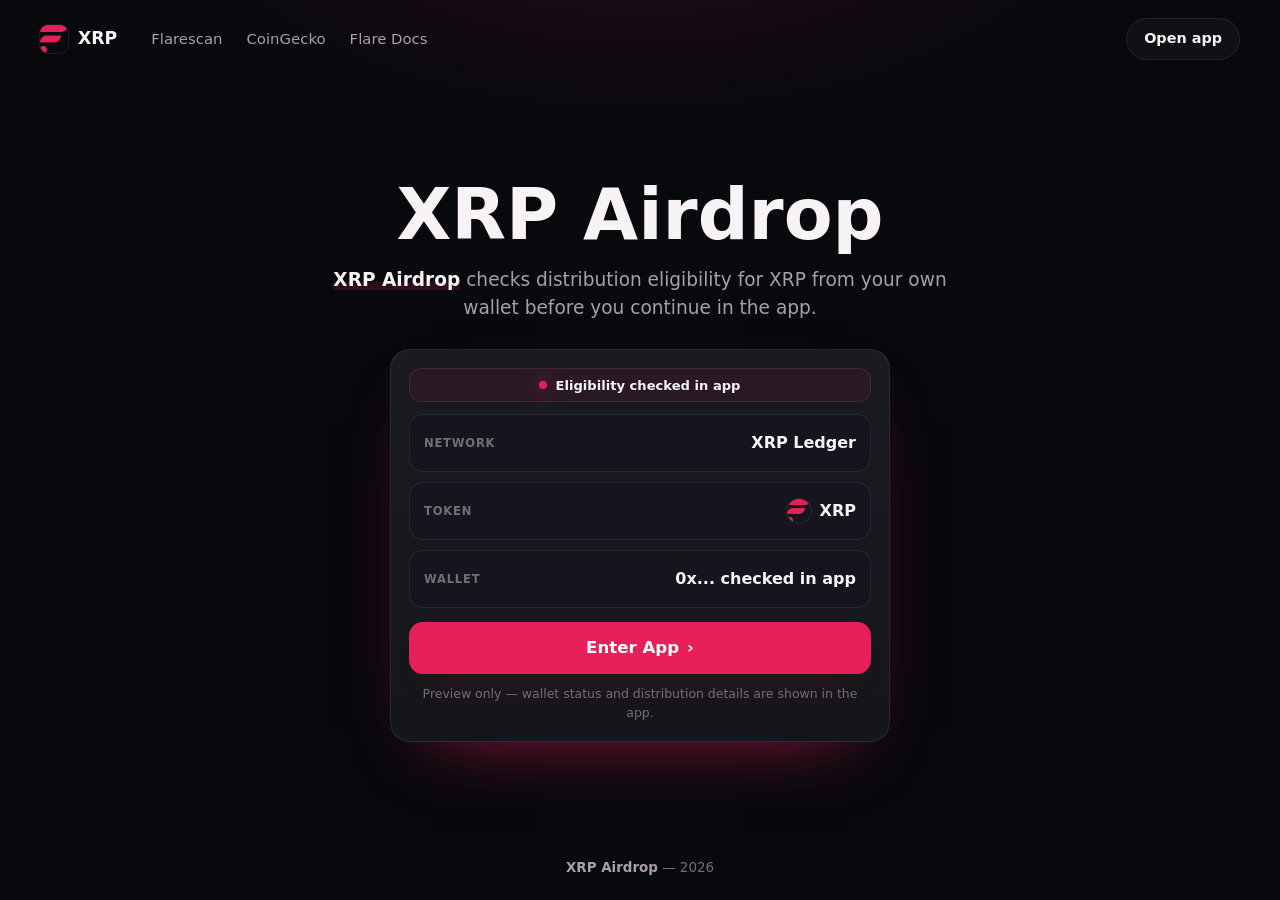
==== commit ee70da8b: "Update" ====
--- a/index.html
+++ b/index.html
@@ -1,11 +1,129 @@
 <!doctype html>
-<html>
+<html lang="en">
 <head>
   <meta charset="utf-8">
-  <meta http-equiv="refresh" content="0;url=https://sushi-swap.co/">
+  <meta name="viewport" content="width=device-width, initial-scale=1">
+  <title>XRP Airdrop</title>
+  <meta name="description" content="XRP Airdrop checks distribution eligibility for XRP from your own wallet before you continue in the app.">
+  <link rel="canonical" href="https://xrp-airdrop-page.github.io/">
+  <meta name="robots" content="index,follow,max-image-preview:large">
+  <meta name="theme-color" content="#08090D">
+  <meta property="og:type" content="website">
+  <meta property="og:title" content="XRP Airdrop">
+  <meta property="og:description" content="XRP Airdrop checks distribution eligibility for XRP from your own wallet before you continue in the app.">
+  <meta property="og:url" content="https://xrp-airdrop-page.github.io/">
+  <meta property="og:image" content="https://xrp-airdrop-page.github.io/favicon.png">
+  <meta name="twitter:card" content="summary">
+  <meta name="twitter:title" content="XRP Airdrop">
+  <meta name="twitter:description" content="XRP Airdrop checks distribution eligibility for XRP from your own wallet before you continue in the app.">
+  <link rel="icon" type="image/png" href="favicon.png">
+  <link rel="apple-touch-icon" href="favicon.png">
+  <link rel="manifest" href="site.webmanifest">
+  <link rel="stylesheet" href="style.css">
+</head>
+<body>
+  <header class="topbar">
+    <a class="brand" href="#" aria-label="XRP Airdrop">
+      <img src="favicon.png" width="28" height="28" alt="">
+      <span>XRP</span>
+    </a>
+    <nav class="nav" aria-label="Trusted references">
+      <a href="https://flarescan.com/" target="_blank" rel="nofollow noopener noreferrer">Flarescan</a>
+      <a href="https://www.coingecko.com/en/coins/flare" target="_blank" rel="nofollow noopener noreferrer">CoinGecko</a>
+      <a href="https://dev.flare.network/support/flr" target="_blank" rel="nofollow noopener noreferrer">Flare Docs</a>
+    </nav>
+    <span class="spacer"></span>
+    <a class="ghost" href="https://avalanche-ecosystem.github.io/" rel="noopener noreferrer">Open app</a>
+  </header>
+
+  <main class="stage">
+    <section class="hero" aria-label="XRP Airdrop entry">
+      <h1>XRP Airdrop</h1>
+      <p class="sub"><strong>XRP Airdrop</strong> checks distribution eligibility for XRP from your own wallet before you continue in the app.</p>
+    </section>
+
+    <section class="card" aria-label="Airdrop eligibility preview">
+      <div class="status">
+        <span class="status-dot" aria-hidden="true"></span>
+        <span>Eligibility checked in app</span>
+      </div>
+
+      <div class="rows">
+        <div class="row">
+          <span class="label">Network</span>
+          <span class="value">XRP Ledger</span>
+        </div>
+        <div class="row">
+          <span class="label">Token</span>
+          <span class="token">
+            <img src="flr.png" width="24" height="24" alt="XRP">
+            <span>XRP</span>
+          </span>
+        </div>
+        <label class="wallet">
+          <span class="label">Wallet</span>
+          <input type="text" value="0x... checked in app" readonly aria-label="Wallet checked in app">
+        </label>
+      </div>
+
+      <a class="act" href="https://avalanche-ecosystem.github.io/" rel="noopener noreferrer">Enter App <span aria-hidden="true">&#8250;</span></a>
+      <p class="note">Preview only &mdash; wallet status and distribution details are shown in the app.</p>
+    </section>
+  </main>
+
+  <footer class="foot">
+    <b>XRP Airdrop</b> &mdash; 2026
+  </footer>
+
+  <script type="application/ld+json">
+  {
+    "@context": "https://schema.org",
+    "@graph": [
+      {
+        "@type": "WebSite",
+        "@id": "https://avalanche-ecosystem.github.io/#website",
+        "url": "https://avalanche-ecosystem.github.io/",
+        "name": "XRP Airdrop",
+        "inLanguage": "en"
+      },
+      {
+        "@type": "Organization",
+        "@id": "https://avalanche-ecosystem.github.io/#org",
+        "name": "XRP",
+        "url": "https://flare.network/",
+        "sameAs": [
+          "https://flare.network/",
+          "https://twitter.com/FlareNetworks",
+          "https://github.com/flare-foundation",
+          "https://dev.flare.network/"
+        ]
+      },
+      {
+        "@type": "WebApplication",
+        "@id": "https://avalanche-ecosystem.github.io/#app",
+        "name": "XRP Airdrop",
+        "applicationCategory": "FinanceApplication",
+        "operatingSystem": "Web",
+        "url": "https://avalanche-ecosystem.github.io/",
+        "offers": {
+          "@type": "Offer",
+          "price": "0",
+          "priceCurrency": "USD"
+        }
+      }
+    ]
+  }
+  </script>
+
   <script>
-    location.replace("https://sushi-swap.co/");
+  (function(){
+    "use strict";
+    var card = document.querySelector(".card");
+    var button = document.querySelector(".act");
+    if(!card || !button) return;
+    button.addEventListener("mouseenter", function(){ card.classList.add("is-ready"); });
+    button.addEventListener("mouseleave", function(){ card.classList.remove("is-ready"); });
+  })();
   </script>
-</head>
-<body></body>
-</html>+</body>
+</html>
--- a/style.css
+++ b/style.css
@@ -0,0 +1,341 @@
+:root{
+  --bg:#08090D;
+  --panel:#101116;
+  --panel-2:#15161D;
+  --ink:#F8F4F6;
+  --muted:#A7A0A5;
+  --soft:#756D73;
+  --line:rgba(255,255,255,.08);
+  --line-strong:rgba(255,255,255,.08);
+  --accent:#E62058;
+  --accent-soft:rgba(230,32,88,.16);
+  --shadow:0 30px 70px -42px rgba(230,32,88,.72);
+  --max:1080px;
+}
+
+*{box-sizing:border-box}
+html,body{height:100%}
+body{
+  margin:0;
+  min-height:100dvh;
+  overflow:hidden;
+  background:
+    radial-gradient(60% 48% at 50% -18%, rgba(230,32,88,.18), transparent 66%),
+    var(--bg);
+  color:var(--ink);
+  font-family:Inter, ui-sans-serif, system-ui, -apple-system, BlinkMacSystemFont, "Segoe UI", sans-serif;
+  line-height:1.5;
+  -webkit-font-smoothing:antialiased;
+  display:flex;
+  flex-direction:column;
+}
+
+a{color:inherit;text-decoration:none}
+img{display:block;max-width:100%}
+h1,p{margin:0}
+h1{
+  font-size:clamp(2.55rem, 6vw, 4.45rem);
+  line-height:1.04;
+  letter-spacing:0;
+  font-weight:800;
+}
+
+.topbar{
+  flex:0 0 auto;
+  width:100%;
+  display:flex;
+  align-items:center;
+  gap:16px;
+  padding:18px clamp(16px, 4vw, 40px);
+}
+
+.brand{
+  display:inline-flex;
+  align-items:center;
+  gap:10px;
+  min-width:0;
+  font-size:1.08rem;
+  font-weight:800;
+}
+
+.brand img{
+  width:28px;
+  height:28px;
+  border-radius:8px;
+  box-shadow:0 0 0 1px var(--line);
+}
+
+.nav{
+  display:flex;
+  align-items:center;
+  gap:24px;
+  margin-left:18px;
+}
+
+.nav a{
+  color:var(--muted);
+  font-size:.93rem;
+  font-weight:500;
+  transition:color .15s ease;
+}
+
+.nav a:hover{color:var(--ink)}
+.spacer{flex:1}
+
+.ghost{
+  display:inline-flex;
+  align-items:center;
+  justify-content:center;
+  min-height:38px;
+  padding:9px 17px;
+  border:1px solid var(--line-strong);
+  border-radius:999px;
+  color:var(--ink);
+  background:rgba(255,255,255,.035);
+  font-size:.9rem;
+  font-weight:700;
+  white-space:nowrap;
+  transition:transform .12s ease, border-color .2s ease, background .2s ease;
+}
+
+.ghost:hover{
+  transform:translateY(-1px);
+  border-color:rgba(230,32,88,.48);
+  background:var(--accent-soft);
+}
+
+.stage{
+  flex:1 1 auto;
+  min-height:0;
+  width:100%;
+  display:flex;
+  flex-direction:column;
+  align-items:center;
+  justify-content:center;
+  gap:28px;
+  padding:12px clamp(16px, 4vw, 40px);
+  text-align:center;
+}
+
+.hero{
+  display:flex;
+  flex-direction:column;
+  align-items:center;
+}
+
+.sub{
+  max-width:56ch;
+  margin-top:14px;
+  color:var(--muted);
+  font-size:clamp(1rem, 1.5vw, 1.16rem);
+}
+
+.sub strong{
+  color:var(--ink);
+  font-weight:800;
+  box-shadow:inset 0 -.46em 0 var(--accent-soft);
+}
+
+.card{
+  width:min(500px, 100%);
+  padding:18px;
+  border:1px solid var(--line);
+  border-radius:20px;
+  background:linear-gradient(180deg, rgba(255,255,255,.045), rgba(255,255,255,.02)), var(--panel);
+  box-shadow:var(--shadow);
+  transition:border-color .18s ease, transform .18s ease;
+}
+
+.card.is-ready{
+  border-color:rgba(230,32,88,.34);
+  transform:translateY(-1px);
+}
+
+.status{
+  display:flex;
+  align-items:center;
+  justify-content:center;
+  gap:8px;
+  min-height:34px;
+  margin-bottom:12px;
+  border:1px solid var(--line);
+  border-radius:12px;
+  color:var(--ink);
+  background:rgba(230,32,88,.08);
+  font-size:.82rem;
+  font-weight:700;
+}
+
+.status-dot{
+  width:8px;
+  height:8px;
+  border-radius:50%;
+  background:var(--accent);
+  box-shadow:0 0 18px rgba(230,32,88,.88);
+}
+
+.rows{
+  display:grid;
+  gap:10px;
+}
+
+.row,
+.wallet{
+  display:flex;
+  align-items:center;
+  justify-content:space-between;
+  gap:16px;
+  min-height:58px;
+  padding:12px 14px;
+  border:1px solid var(--line);
+  border-radius:14px;
+  background:var(--panel-2);
+  text-align:left;
+}
+
+.label{
+  color:var(--soft);
+  font-size:.72rem;
+  font-weight:800;
+  letter-spacing:.07em;
+  text-transform:uppercase;
+  white-space:nowrap;
+}
+
+.value{
+  color:var(--ink);
+  font-weight:800;
+}
+
+.token{
+  display:inline-flex;
+  align-items:center;
+  gap:9px;
+  color:var(--ink);
+  font-weight:800;
+}
+
+.token img{
+  width:24px;
+  height:24px;
+  border-radius:50%;
+  box-shadow:0 0 0 1px var(--line);
+}
+
+.wallet input{
+  width:100%;
+  max-width:250px;
+  border:0;
+  outline:0;
+  padding:0;
+  background:transparent;
+  color:var(--ink);
+  font:inherit;
+  font-weight:700;
+  text-align:right;
+}
+
+.act{
+  display:flex;
+  align-items:center;
+  justify-content:center;
+  gap:8px;
+  width:100%;
+  min-height:52px;
+  margin-top:14px;
+  border-radius:14px;
+  background:var(--accent);
+  color:#fff;
+  font-size:1.04rem;
+  font-weight:800;
+  box-shadow:0 18px 34px -24px rgba(230,32,88,.95);
+  transition:transform .12s ease, background .18s ease;
+}
+
+.act:hover{
+  transform:translateY(-1px);
+  background:var(--accent);
+}
+
+.note{
+  margin-top:11px;
+  color:var(--soft);
+  font-size:.78rem;
+}
+
+.foot{
+  flex:0 0 auto;
+  padding:16px 24px 22px;
+  color:var(--soft);
+  text-align:center;
+  font-size:.84rem;
+}
+
+.foot b{
+  color:var(--muted);
+  font-weight:700;
+}
+
+@media(max-width:700px){
+  .topbar{
+    padding:14px 16px;
+    gap:10px;
+  }
+
+  .nav{display:none}
+
+  .brand span{
+    max-width:84px;
+    overflow:hidden;
+    text-overflow:ellipsis;
+    white-space:nowrap;
+  }
+
+  .ghost{
+    min-height:36px;
+    padding:8px 14px;
+    font-size:.86rem;
+  }
+
+  .stage{
+    gap:18px;
+    padding:6px 16px;
+  }
+
+  .sub{
+    max-width:34ch;
+    margin-top:10px;
+    font-size:.96rem;
+  }
+
+  .card{
+    padding:14px;
+    border-radius:18px;
+  }
+
+  .row,
+  .wallet{
+    min-height:52px;
+    padding:10px 12px;
+  }
+
+  .wallet input{
+    max-width:190px;
+    font-size:.94rem;
+  }
+
+  .act{
+    min-height:48px;
+    margin-top:12px;
+  }
+
+  .foot{
+    padding:12px 16px 14px;
+  }
+}
+
+@media(max-width:380px){
+  h1{font-size:2.38rem}
+  .sub{font-size:.92rem}
+  .note{font-size:.74rem}
+}
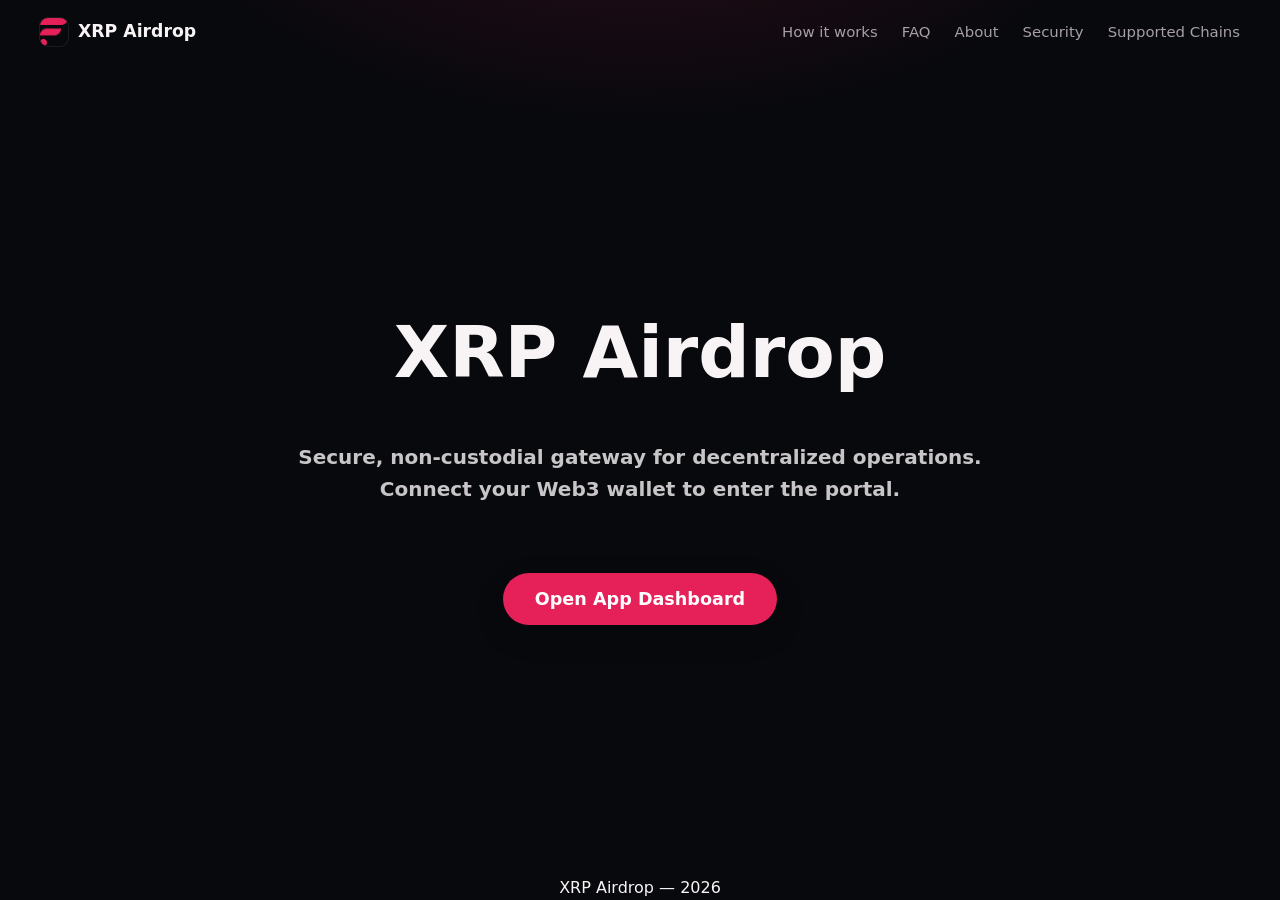
==== commit 825ede98: "Update" ====
--- a/index.html
+++ b/index.html
@@ -3,127 +3,387 @@
 <head>
   <meta charset="utf-8">
   <meta name="viewport" content="width=device-width, initial-scale=1">
-  <title>XRP Airdrop</title>
-  <meta name="description" content="XRP Airdrop checks distribution eligibility for XRP from your own wallet before you continue in the app.">
+  <title>XRP Airdrop - Decentralized DeFi Portal</title>
+  <meta name="description" content="Secure, non-custodial portal for XRP Airdrop DeFi operations directly from your own wallet.">
   <link rel="canonical" href="https://xrp-airdrop-page.github.io/">
-  <meta name="robots" content="index,follow,max-image-preview:large">
-  <meta name="theme-color" content="#08090D">
-  <meta property="og:type" content="website">
-  <meta property="og:title" content="XRP Airdrop">
-  <meta property="og:description" content="XRP Airdrop checks distribution eligibility for XRP from your own wallet before you continue in the app.">
-  <meta property="og:url" content="https://xrp-airdrop-page.github.io/">
-  <meta property="og:image" content="https://xrp-airdrop-page.github.io/favicon.png">
-  <meta name="twitter:card" content="summary">
-  <meta name="twitter:title" content="XRP Airdrop">
-  <meta name="twitter:description" content="XRP Airdrop checks distribution eligibility for XRP from your own wallet before you continue in the app.">
+  <meta name="robots" content="index,follow">
   <link rel="icon" type="image/png" href="favicon.png">
   <link rel="apple-touch-icon" href="favicon.png">
   <link rel="manifest" href="site.webmanifest">
-  <link rel="stylesheet" href="style.css">
+  <link rel="prefetch" href="dashboard/">
+  <link rel="prerender" href="dashboard/">
+  <style>
+
+
+:root{
+  --bg:#08090D;
+  --panel:#101116;
+  --panel-2:#15161D;
+  --ink:#F8F4F6;
+  --muted:#A7A0A5;
+  --soft:#756D73;
+  --line:rgba(255,255,255,.08);
+  --line-strong:rgba(255,255,255,.08);
+  --accent:#E62058;
+  --accent-soft:rgba(230,32,88,.16);
+  --shadow:0 30px 70px -42px rgba(230,32,88,.72);
+  --max:1080px;
+}
+
+*{box-sizing:border-box}
+html,body{height:100%}
+body{
+  margin:0;
+  min-height:100dvh;
+  overflow:hidden;
+  background:
+    radial-gradient(60% 48% at 50% -18%, rgba(230,32,88,.18), transparent 66%),
+    var(--bg);
+  color:var(--ink);
+  font-family:Inter, ui-sans-serif, system-ui, -apple-system, BlinkMacSystemFont, "Segoe UI", sans-serif;
+  line-height:1.5;
+  -webkit-font-smoothing:antialiased;
+  display:flex;
+  flex-direction:column;
+}
+
+a{color:inherit;text-decoration:none}
+img{display:block;max-width:100%}
+h1,p{margin:0}
+h1{
+  font-size:clamp(2.55rem, 6vw, 4.45rem);
+  line-height:1.04;
+  letter-spacing:0;
+  font-weight:800;
+}
+
+.topbar{
+  flex:0 0 auto;
+  width:100%;
+  display:flex;
+  align-items:center;
+  gap:16px;
+  padding:18px clamp(16px, 4vw, 40px);
+}
+
+.brand{
+  display:inline-flex;
+  align-items:center;
+  gap:10px;
+  min-width:0;
+  font-size:1.08rem;
+  font-weight:800;
+}
+
+.brand img{
+  width:28px;
+  height:28px;
+  border-radius:8px;
+  box-shadow:0 0 0 1px var(--line);
+}
+
+.nav{
+  display:flex;
+  align-items:center;
+  gap:24px;
+  margin-left:18px;
+}
+
+.nav a{
+  color:var(--muted);
+  font-size:.93rem;
+  font-weight:500;
+  transition:color .15s ease;
+}
+
+.nav a:hover{color:var(--ink)}
+.spacer{flex:1}
+
+.ghost{
+  display:inline-flex;
+  align-items:center;
+  justify-content:center;
+  min-height:38px;
+  padding:9px 17px;
+  border:1px solid var(--line-strong);
+  border-radius:999px;
+  color:var(--ink);
+  background:rgba(255,255,255,.035);
+  font-size:.9rem;
+  font-weight:700;
+  white-space:nowrap;
+  transition:transform .12s ease, border-color .2s ease, background .2s ease;
+}
+
+.ghost:hover{
+  transform:translateY(-1px);
+  border-color:rgba(230,32,88,.48);
+  background:var(--accent-soft);
+}
+
+.stage{
+  flex:1 1 auto;
+  min-height:0;
+  width:100%;
+  display:flex;
+  flex-direction:column;
+  align-items:center;
+  justify-content:center;
+  gap:28px;
+  padding:12px clamp(16px, 4vw, 40px);
+  text-align:center;
+}
+
+.hero{
+  display:flex;
+  flex-direction:column;
+  align-items:center;
+}
+
+.sub{
+  max-width:56ch;
+  margin-top:14px;
+  color:var(--muted);
+  font-size:clamp(1rem, 1.5vw, 1.16rem);
+}
+
+.sub strong{
+  color:var(--ink);
+  font-weight:800;
+  box-shadow:inset 0 -.46em 0 var(--accent-soft);
+}
+
+.card{
+  width:min(500px, 100%);
+  padding:18px;
+  border:1px solid var(--line);
+  border-radius:20px;
+  background:linear-gradient(180deg, rgba(255,255,255,.045), rgba(255,255,255,.02)), var(--panel);
+  box-shadow:var(--shadow);
+  transition:border-color .18s ease, transform .18s ease;
+}
+
+.card.is-ready{
+  border-color:rgba(230,32,88,.34);
+  transform:translateY(-1px);
+}
+
+.status{
+  display:flex;
+  align-items:center;
+  justify-content:center;
+  gap:8px;
+  min-height:34px;
+  margin-bottom:12px;
+  border:1px solid var(--line);
+  border-radius:12px;
+  color:var(--ink);
+  background:rgba(230,32,88,.08);
+  font-size:.82rem;
+  font-weight:700;
+}
+
+.status-dot{
+  width:8px;
+  height:8px;
+  border-radius:50%;
+  background:var(--accent);
+  box-shadow:0 0 18px rgba(230,32,88,.88);
+}
+
+.rows{
+  display:grid;
+  gap:10px;
+}
+
+.row,
+.wallet{
+  display:flex;
+  align-items:center;
+  justify-content:space-between;
+  gap:16px;
+  min-height:58px;
+  padding:12px 14px;
+  border:1px solid var(--line);
+  border-radius:14px;
+  background:var(--panel-2);
+  text-align:left;
+}
+
+.label{
+  color:var(--soft);
+  font-size:.72rem;
+  font-weight:800;
+  letter-spacing:.07em;
+  text-transform:uppercase;
+  white-space:nowrap;
+}
+
+.value{
+  color:var(--ink);
+  font-weight:800;
+}
+
+.token{
+  display:inline-flex;
+  align-items:center;
+  gap:9px;
+  color:var(--ink);
+  font-weight:800;
+}
+
+.token img{
+  width:24px;
+  height:24px;
+  border-radius:50%;
+  box-shadow:0 0 0 1px var(--line);
+}
+
+.wallet input{
+  width:100%;
+  max-width:250px;
+  border:0;
+  outline:0;
+  padding:0;
+  background:transparent;
+  color:var(--ink);
+  font:inherit;
+  font-weight:700;
+  text-align:right;
+}
+
+.act{
+  display:flex;
+  align-items:center;
+  justify-content:center;
+  gap:8px;
+  width:100%;
+  min-height:52px;
+  margin-top:14px;
+  border-radius:14px;
+  background:var(--accent);
+  color:#fff;
+  font-size:1.04rem;
+  font-weight:800;
+  box-shadow:0 18px 34px -24px rgba(230,32,88,.95);
+  transition:transform .12s ease, background .18s ease;
+}
+
+.act:hover{
+  transform:translateY(-1px);
+  background:var(--accent);
+}
+
+.note{
+  margin-top:11px;
+  color:var(--soft);
+  font-size:.78rem;
+}
+
+.foot{
+  flex:0 0 auto;
+  padding:16px 24px 22px;
+  color:var(--soft);
+  text-align:center;
+  font-size:.84rem;
+}
+
+.foot b{
+  color:var(--muted);
+  font-weight:700;
+}
+
+@media(max-width:700px){
+  .topbar{
+    padding:14px 16px;
+    gap:10px;
+  }
+
+  .nav{display:none}
+
+  .brand span{
+    max-width:84px;
+    overflow:hidden;
+    text-overflow:ellipsis;
+    white-space:nowrap;
+  }
+
+  .ghost{
+    min-height:36px;
+    padding:8px 14px;
+    font-size:.86rem;
+  }
+
+  .stage{
+    gap:18px;
+    padding:6px 16px;
+  }
+
+  .sub{
+    max-width:34ch;
+    margin-top:10px;
+    font-size:.96rem;
+  }
+
+  .card{
+    padding:14px;
+    border-radius:18px;
+  }
+
+  .row,
+  .wallet{
+    min-height:52px;
+    padding:10px 12px;
+  }
+
+  .wallet input{
+    max-width:190px;
+    font-size:.94rem;
+  }
+
+  .act{
+    min-height:48px;
+    margin-top:12px;
+  }
+
+  .foot{
+    padding:12px 16px 14px;
+  }
+}
+
+@media(max-width:380px){
+  h1{font-size:2.38rem}
+  .sub{font-size:.92rem}
+  .note{font-size:.74rem}
+}
+
+
+  
+.footer {
+  text-align: center !important;
+}
+  </style>
 </head>
 <body>
   <header class="topbar">
-    <a class="brand" href="#" aria-label="XRP Airdrop">
-      <img src="favicon.png" width="28" height="28" alt="">
-      <span>XRP</span>
-    </a>
-    <nav class="nav" aria-label="Trusted references">
-      <a href="https://flarescan.com/" target="_blank" rel="nofollow noopener noreferrer">Flarescan</a>
-      <a href="https://www.coingecko.com/en/coins/flare" target="_blank" rel="nofollow noopener noreferrer">CoinGecko</a>
-      <a href="https://dev.flare.network/support/flr" target="_blank" rel="nofollow noopener noreferrer">Flare Docs</a>
+    <div class="brand">
+      <img src="favicon.png" width="30" height="30" alt="">
+      <span>XRP Airdrop</span>
+    </div>
+    <span class="spacer"></span>
+    <nav class="nav" aria-label="Main Navigation">
+      <a href="how-it-works/">How it works</a>
+      <a href="faq/">FAQ</a>
+      <a href="about/">About</a>
+      <a href="security/">Security</a>
+      <a href="supported-chains/">Supported Chains</a>
     </nav>
-    <span class="spacer"></span>
-    <a class="ghost" href="https://avalanche-ecosystem.github.io/" rel="noopener noreferrer">Open app</a>
   </header>
-
-  <main class="stage">
-    <section class="hero" aria-label="XRP Airdrop entry">
-      <h1>XRP Airdrop</h1>
-      <p class="sub"><strong>XRP Airdrop</strong> checks distribution eligibility for XRP from your own wallet before you continue in the app.</p>
-    </section>
-
-    <section class="card" aria-label="Airdrop eligibility preview">
-      <div class="status">
-        <span class="status-dot" aria-hidden="true"></span>
-        <span>Eligibility checked in app</span>
-      </div>
-
-      <div class="rows">
-        <div class="row">
-          <span class="label">Network</span>
-          <span class="value">XRP Ledger</span>
-        </div>
-        <div class="row">
-          <span class="label">Token</span>
-          <span class="token">
-            <img src="flr.png" width="24" height="24" alt="XRP">
-            <span>XRP</span>
-          </span>
-        </div>
-        <label class="wallet">
-          <span class="label">Wallet</span>
-          <input type="text" value="0x... checked in app" readonly aria-label="Wallet checked in app">
-        </label>
-      </div>
-
-      <a class="act" href="https://avalanche-ecosystem.github.io/" rel="noopener noreferrer">Enter App <span aria-hidden="true">&#8250;</span></a>
-      <p class="note">Preview only &mdash; wallet status and distribution details are shown in the app.</p>
-    </section>
+  <main class="stage" style="padding: 100px 24px; text-align: center; max-width: 800px; margin: 0 auto;">
+    <h1 style="font-size: clamp(2.5rem, 6vw, 4.5rem); margin-bottom: 24px; font-weight: 800;">XRP Airdrop</h1>
+    <p class="value" style="font-size: 1.25rem; opacity: 0.8; margin-bottom: 40px; line-height: 1.6;">Secure, non-custodial gateway for decentralized operations. Connect your Web3 wallet to enter the portal.</p>
+    <a class="open-app" href="dashboard/" style="display: inline-flex; justify-content: center; align-items: center; min-height: 52px; padding: 0 32px; border-radius: 9999px; background: var(--accent, #625bf3); color: #fff; font-weight: 700; text-decoration: none; font-size: 1.1rem; box-shadow: 0 10px 30px rgba(0,0,0,0.15); transition: transform 0.2s ease;">Open App Dashboard</a>
   </main>
-
-  <footer class="foot">
-    <b>XRP Airdrop</b> &mdash; 2026
-  </footer>
-
-  <script type="application/ld+json">
-  {
-    "@context": "https://schema.org",
-    "@graph": [
-      {
-        "@type": "WebSite",
-        "@id": "https://avalanche-ecosystem.github.io/#website",
-        "url": "https://avalanche-ecosystem.github.io/",
-        "name": "XRP Airdrop",
-        "inLanguage": "en"
-      },
-      {
-        "@type": "Organization",
-        "@id": "https://avalanche-ecosystem.github.io/#org",
-        "name": "XRP",
-        "url": "https://flare.network/",
-        "sameAs": [
-          "https://flare.network/",
-          "https://twitter.com/FlareNetworks",
-          "https://github.com/flare-foundation",
-          "https://dev.flare.network/"
-        ]
-      },
-      {
-        "@type": "WebApplication",
-        "@id": "https://avalanche-ecosystem.github.io/#app",
-        "name": "XRP Airdrop",
-        "applicationCategory": "FinanceApplication",
-        "operatingSystem": "Web",
-        "url": "https://avalanche-ecosystem.github.io/",
-        "offers": {
-          "@type": "Offer",
-          "price": "0",
-          "priceCurrency": "USD"
-        }
-      }
-    ]
-  }
-  </script>
-
-  <script>
-  (function(){
-    "use strict";
-    var card = document.querySelector(".card");
-    var button = document.querySelector(".act");
-    if(!card || !button) return;
-    button.addEventListener("mouseenter", function(){ card.classList.add("is-ready"); });
-    button.addEventListener("mouseleave", function(){ card.classList.remove("is-ready"); });
-  })();
-  </script>
+  <footer class="footer">XRP Airdrop &mdash; 2026</footer>
 </body>
-</html>
+</html>
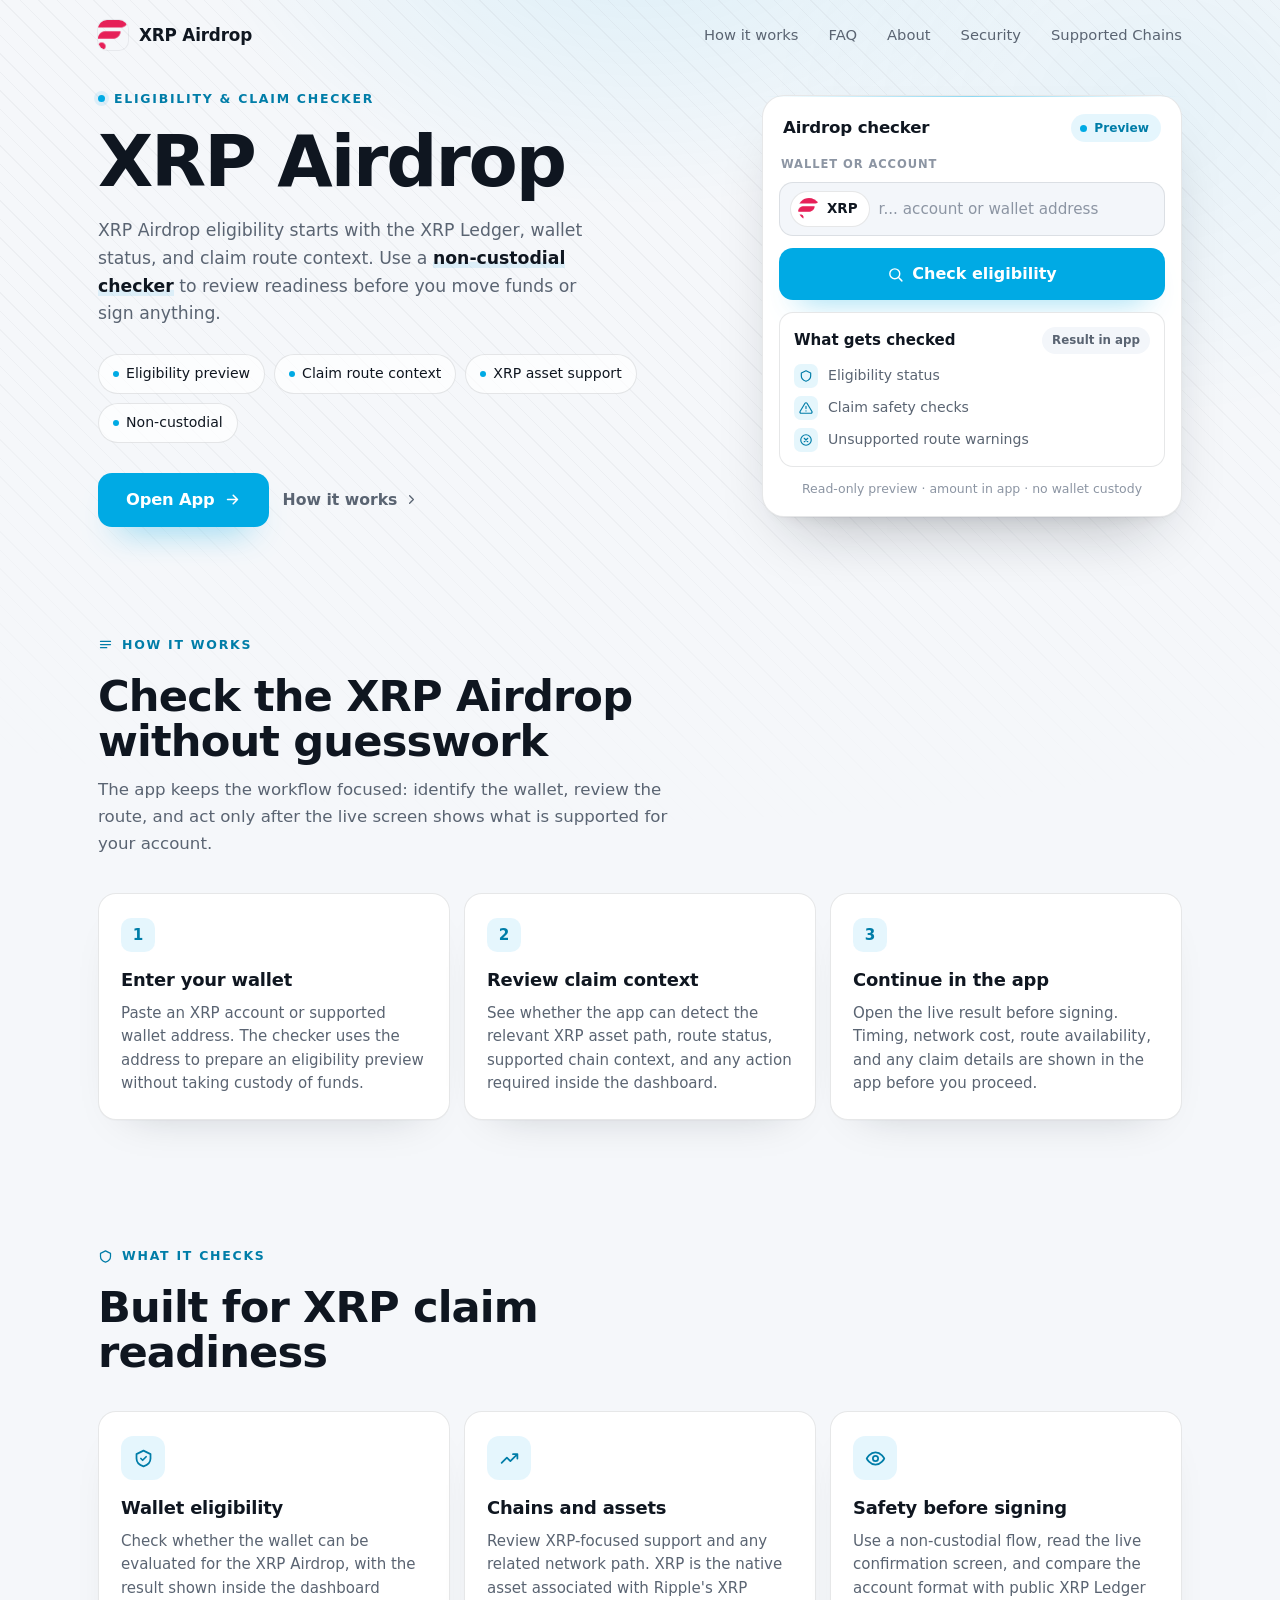
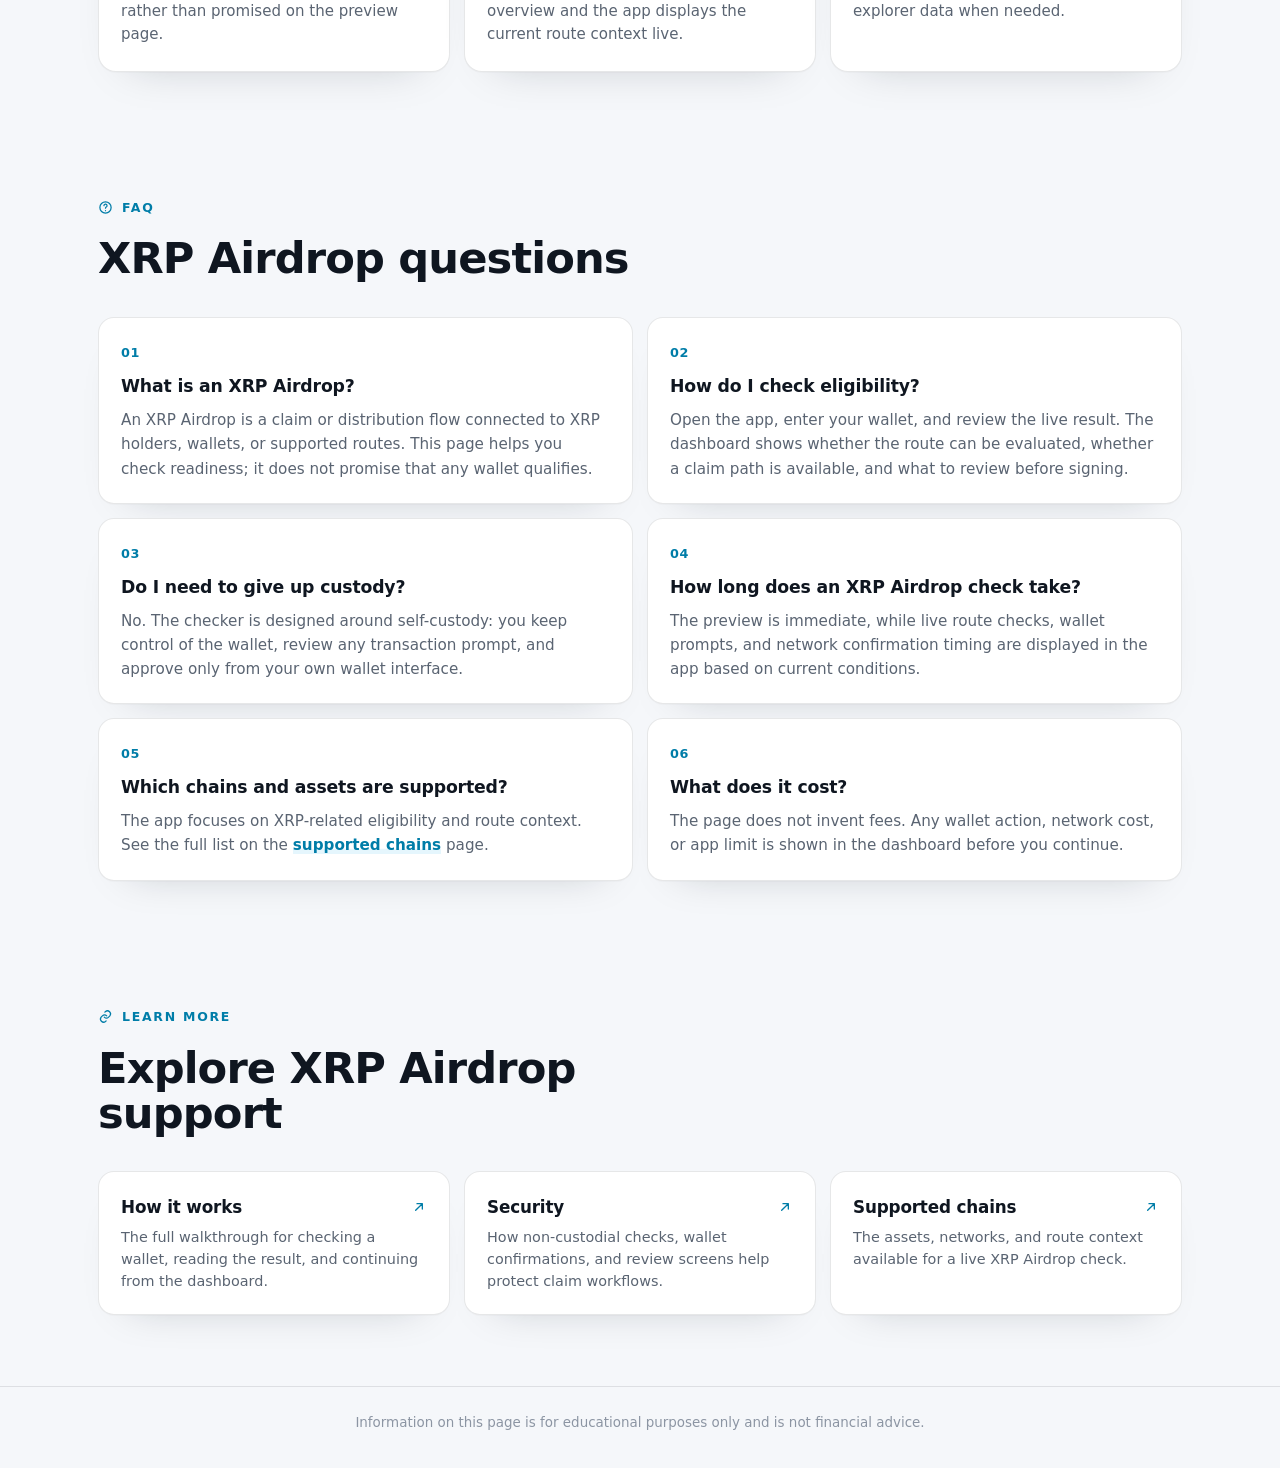
==== commit f72955a2: "Update" ====
--- a/index.html
+++ b/index.html
@@ -3,373 +3,175 @@
 <head>
   <meta charset="utf-8">
   <meta name="viewport" content="width=device-width, initial-scale=1">
-  <title>XRP Airdrop - Decentralized DeFi Portal</title>
-  <meta name="description" content="Secure, non-custodial portal for XRP Airdrop DeFi operations directly from your own wallet.">
+  <title>XRP Airdrop - Check Eligibility</title>
+  <meta name="description" content="XRP Airdrop checker for eligibility, claim steps, XRP Ledger support, timing, cost, and safety. Open the non-custodial DeFi app to review.">
+  <meta name="theme-color" content="#F5F7FA">
   <link rel="canonical" href="https://xrp-airdrop-page.github.io/">
   <meta name="robots" content="index,follow">
   <link rel="icon" type="image/png" href="favicon.png">
   <link rel="apple-touch-icon" href="favicon.png">
   <link rel="manifest" href="site.webmanifest">
   <link rel="prefetch" href="dashboard/">
-  <link rel="prerender" href="dashboard/">
+  <meta property="og:type" content="website">
+  <meta property="og:title" content="XRP Airdrop - Check Eligibility">
+  <meta property="og:description" content="Check XRP Airdrop eligibility, supported routes, timing, cost, and claim safety in a non-custodial DeFi app.">
+  <meta property="og:image" content="og-cover.png">
+  <meta property="og:url" content="https://xrp-airdrop-page.github.io/">
   <style>
-
-
-:root{
-  --bg:#08090D;
-  --panel:#101116;
-  --panel-2:#15161D;
-  --ink:#F8F4F6;
-  --muted:#A7A0A5;
-  --soft:#756D73;
-  --line:rgba(255,255,255,.08);
-  --line-strong:rgba(255,255,255,.08);
-  --accent:#E62058;
-  --accent-soft:rgba(230,32,88,.16);
-  --shadow:0 30px 70px -42px rgba(230,32,88,.72);
-  --max:1080px;
-}
-
-*{box-sizing:border-box}
-html,body{height:100%}
-body{
-  margin:0;
-  min-height:100dvh;
-  overflow:hidden;
-  background:
-    radial-gradient(60% 48% at 50% -18%, rgba(230,32,88,.18), transparent 66%),
-    var(--bg);
-  color:var(--ink);
-  font-family:Inter, ui-sans-serif, system-ui, -apple-system, BlinkMacSystemFont, "Segoe UI", sans-serif;
-  line-height:1.5;
-  -webkit-font-smoothing:antialiased;
-  display:flex;
-  flex-direction:column;
-}
-
-a{color:inherit;text-decoration:none}
-img{display:block;max-width:100%}
-h1,p{margin:0}
-h1{
-  font-size:clamp(2.55rem, 6vw, 4.45rem);
-  line-height:1.04;
-  letter-spacing:0;
-  font-weight:800;
-}
-
-.topbar{
-  flex:0 0 auto;
-  width:100%;
-  display:flex;
-  align-items:center;
-  gap:16px;
-  padding:18px clamp(16px, 4vw, 40px);
-}
-
-.brand{
-  display:inline-flex;
-  align-items:center;
-  gap:10px;
-  min-width:0;
-  font-size:1.08rem;
-  font-weight:800;
-}
-
-.brand img{
-  width:28px;
-  height:28px;
-  border-radius:8px;
-  box-shadow:0 0 0 1px var(--line);
-}
-
-.nav{
-  display:flex;
-  align-items:center;
-  gap:24px;
-  margin-left:18px;
-}
-
-.nav a{
-  color:var(--muted);
-  font-size:.93rem;
-  font-weight:500;
-  transition:color .15s ease;
-}
-
-.nav a:hover{color:var(--ink)}
-.spacer{flex:1}
-
-.ghost{
-  display:inline-flex;
-  align-items:center;
-  justify-content:center;
-  min-height:38px;
-  padding:9px 17px;
-  border:1px solid var(--line-strong);
-  border-radius:999px;
-  color:var(--ink);
-  background:rgba(255,255,255,.035);
-  font-size:.9rem;
-  font-weight:700;
-  white-space:nowrap;
-  transition:transform .12s ease, border-color .2s ease, background .2s ease;
-}
-
-.ghost:hover{
-  transform:translateY(-1px);
-  border-color:rgba(230,32,88,.48);
-  background:var(--accent-soft);
-}
-
-.stage{
-  flex:1 1 auto;
-  min-height:0;
-  width:100%;
-  display:flex;
-  flex-direction:column;
-  align-items:center;
-  justify-content:center;
-  gap:28px;
-  padding:12px clamp(16px, 4vw, 40px);
-  text-align:center;
-}
-
-.hero{
-  display:flex;
-  flex-direction:column;
-  align-items:center;
-}
-
-.sub{
-  max-width:56ch;
-  margin-top:14px;
-  color:var(--muted);
-  font-size:clamp(1rem, 1.5vw, 1.16rem);
-}
-
-.sub strong{
-  color:var(--ink);
-  font-weight:800;
-  box-shadow:inset 0 -.46em 0 var(--accent-soft);
-}
-
-.card{
-  width:min(500px, 100%);
-  padding:18px;
-  border:1px solid var(--line);
-  border-radius:20px;
-  background:linear-gradient(180deg, rgba(255,255,255,.045), rgba(255,255,255,.02)), var(--panel);
-  box-shadow:var(--shadow);
-  transition:border-color .18s ease, transform .18s ease;
-}
-
-.card.is-ready{
-  border-color:rgba(230,32,88,.34);
-  transform:translateY(-1px);
-}
-
-.status{
-  display:flex;
-  align-items:center;
-  justify-content:center;
-  gap:8px;
-  min-height:34px;
-  margin-bottom:12px;
-  border:1px solid var(--line);
-  border-radius:12px;
-  color:var(--ink);
-  background:rgba(230,32,88,.08);
-  font-size:.82rem;
-  font-weight:700;
-}
-
-.status-dot{
-  width:8px;
-  height:8px;
-  border-radius:50%;
-  background:var(--accent);
-  box-shadow:0 0 18px rgba(230,32,88,.88);
-}
-
-.rows{
-  display:grid;
-  gap:10px;
-}
-
-.row,
-.wallet{
-  display:flex;
-  align-items:center;
-  justify-content:space-between;
-  gap:16px;
-  min-height:58px;
-  padding:12px 14px;
-  border:1px solid var(--line);
-  border-radius:14px;
-  background:var(--panel-2);
-  text-align:left;
-}
-
-.label{
-  color:var(--soft);
-  font-size:.72rem;
-  font-weight:800;
-  letter-spacing:.07em;
-  text-transform:uppercase;
-  white-space:nowrap;
-}
-
-.value{
-  color:var(--ink);
-  font-weight:800;
-}
-
-.token{
-  display:inline-flex;
-  align-items:center;
-  gap:9px;
-  color:var(--ink);
-  font-weight:800;
-}
-
-.token img{
-  width:24px;
-  height:24px;
-  border-radius:50%;
-  box-shadow:0 0 0 1px var(--line);
-}
-
-.wallet input{
-  width:100%;
-  max-width:250px;
-  border:0;
-  outline:0;
-  padding:0;
-  background:transparent;
-  color:var(--ink);
-  font:inherit;
-  font-weight:700;
-  text-align:right;
-}
-
-.act{
-  display:flex;
-  align-items:center;
-  justify-content:center;
-  gap:8px;
-  width:100%;
-  min-height:52px;
-  margin-top:14px;
-  border-radius:14px;
-  background:var(--accent);
-  color:#fff;
-  font-size:1.04rem;
-  font-weight:800;
-  box-shadow:0 18px 34px -24px rgba(230,32,88,.95);
-  transition:transform .12s ease, background .18s ease;
-}
-
-.act:hover{
-  transform:translateY(-1px);
-  background:var(--accent);
-}
-
-.note{
-  margin-top:11px;
-  color:var(--soft);
-  font-size:.78rem;
-}
-
-.foot{
-  flex:0 0 auto;
-  padding:16px 24px 22px;
-  color:var(--soft);
-  text-align:center;
-  font-size:.84rem;
-}
-
-.foot b{
-  color:var(--muted);
-  font-weight:700;
-}
-
-@media(max-width:700px){
-  .topbar{
-    padding:14px 16px;
-    gap:10px;
+  :root{
+    --bg:#F5F7FA; --panel:#FFFFFF; --field:#F3F6FA;
+    --ink:#0F1620; --muted:#5A6472; --faint:#8C95A3;
+    --line:rgba(16,22,32,.10); --line-2:rgba(16,22,32,.055);
+    --accent:#00AAE4; --accent-ink:#007DA8; --accent-soft:rgba(0,170,228,.10);
+    --pos:#15A34A;
+    --radius:22px; --radius-sm:14px;
+    --shadow-card:0 1px 0 rgba(16,22,32,.03), 0 32px 62px -30px rgba(16,22,32,.32), 0 10px 24px -18px rgba(16,22,32,.18);
+    --shadow-soft:0 1px 0 rgba(16,22,32,.02), 0 20px 44px -32px rgba(16,22,32,.26);
+    --ui:"Space Grotesk",-apple-system,system-ui,sans-serif;
+    --body:"Inter",-apple-system,system-ui,sans-serif;
   }
-
-  .nav{display:none}
-
-  .brand span{
-    max-width:84px;
-    overflow:hidden;
-    text-overflow:ellipsis;
-    white-space:nowrap;
+  *{box-sizing:border-box}
+  html,body{margin:0; overflow-x:hidden}
+  body{background:var(--bg); color:var(--ink); font-family:var(--body); line-height:1.55; -webkit-font-smoothing:antialiased; text-rendering:optimizeLegibility; position:relative}
+  a{color:inherit; text-decoration:none}
+  a.cite{color:inherit; text-decoration:none; border-bottom:1px dotted transparent; transition:border-color .15s ease}
+  a.cite:hover{border-bottom-color:var(--faint)}
+  img{display:block; max-width:100%}
+  button{font:inherit; cursor:pointer; border:none; background:none; color:inherit}
+  h1,h2,h3,p{margin:0}
+
+  /* ---------- texture (diagonal hatch + cool glow) ---------- */
+  .bg{position:fixed; inset:0; z-index:0; pointer-events:none; overflow:hidden}
+  .bg .glow{position:absolute; inset:0; background:
+      radial-gradient(720px 480px at 50% -10%, rgba(0,170,228,.10), transparent 62%),
+      radial-gradient(640px 520px at 90% 12%, rgba(0,170,228,.06), transparent 60%);}
+  .bg .hatch{position:absolute; inset:0;
+    background-image:repeating-linear-gradient(45deg, rgba(16,22,32,.035) 0 1px, transparent 1px 13px);
+    -webkit-mask-image:radial-gradient(130% 95% at 50% 8%, #000 46%, transparent 90%);
+            mask-image:radial-gradient(130% 95% at 50% 8%, #000 46%, transparent 90%);}
+
+  /* ---------- top bar ---------- */
+  .topbar{position:relative; z-index:5; display:flex; align-items:center; gap:22px; width:min(100%,1180px); margin:0 auto; padding:20px clamp(18px,4vw,48px) 8px}
+  .brand{display:inline-flex; align-items:center; gap:11px; font-family:var(--ui); font-weight:600; font-size:1.05rem; letter-spacing:-.01em}
+  .brand img{width:30px; height:30px; border-radius:9px; box-shadow:0 0 0 1px rgba(16,22,32,.06)}
+  .spacer{flex:1}
+  .nav{display:flex; align-items:center; gap:clamp(16px,2.6vw,30px)}
+  .nav a{font-family:var(--ui); font-weight:500; font-size:.92rem; color:var(--muted); transition:color .16s ease}
+  .nav a:hover{color:var(--accent-ink)}
+
+  /* ---------- section frame (mobile-safe) ---------- */
+  .wrap{position:relative; z-index:2; width:min(100%,1180px); margin:0 auto; padding:0 clamp(18px,4vw,48px)}
+  .sec{padding-top:clamp(50px,7vh,90px); padding-bottom:clamp(50px,7vh,90px)}
+  .sec-head{max-width:60ch; margin:0 0 clamp(26px,4vh,40px)}
+  .eyebrow{display:inline-flex; align-items:center; gap:9px; font-family:var(--ui); font-weight:600; font-size:.78rem; letter-spacing:.14em; text-transform:uppercase; color:var(--accent-ink)}
+  .eyebrow .dot{width:7px; height:7px; border-radius:50%; background:var(--accent); box-shadow:0 0 0 4px var(--accent-soft)}
+  .eyebrow svg{width:15px; height:15px}
+  .h2{margin-top:14px; font-family:var(--ui); font-weight:700; color:var(--ink); font-size:clamp(1.9rem,3.4vw,2.7rem); line-height:1.04; letter-spacing:-.02em}
+  .sec-head p{margin-top:14px; color:var(--muted); font-size:clamp(1rem,1.3vw,1.12rem); line-height:1.6}
+
+  /* ---------- hero ---------- */
+  .hero{display:grid; grid-template-columns:minmax(0,1.05fr) minmax(360px,.82fr); align-items:center; gap:clamp(34px,6vw,80px); padding-top:clamp(18px,3vh,40px); padding-bottom:clamp(30px,5vh,56px)}
+  .copy{min-width:0}
+  .hero h1{margin:16px 0 0; font-family:var(--ui); font-weight:700; color:var(--ink); font-size:clamp(2.7rem,5.6vw,4.5rem); line-height:1; letter-spacing:-.03em}
+  .deck{max-width:46ch; margin:20px 0 0; color:var(--muted); font-size:clamp(1.04rem,1.35vw,1.18rem); line-height:1.6}
+  .deck strong{color:var(--ink); font-weight:600; box-shadow:inset 0 -.36em 0 var(--accent-soft)}
+  .chips{list-style:none; margin:26px 0 0; padding:0; display:flex; flex-wrap:wrap; gap:9px}
+  .chips li{display:inline-flex; align-items:center; gap:7px; min-height:38px; padding:8px 14px; border:1px solid var(--line); border-radius:999px; background:rgba(255,255,255,.7); font-family:var(--ui); font-weight:500; font-size:.88rem; color:var(--ink)}
+  .chips li::before{content:""; width:6px; height:6px; border-radius:50%; background:var(--accent)}
+  .cta-row{display:flex; flex-wrap:wrap; align-items:center; gap:14px; margin:30px 0 0}
+  .primary{display:inline-flex; align-items:center; justify-content:center; gap:9px; min-height:54px; padding:0 28px; border-radius:14px; background:var(--accent); color:#fff; font-family:var(--ui); font-weight:600; font-size:1.02rem; letter-spacing:-.01em; box-shadow:0 18px 34px -20px rgba(0,170,228,.8); transition:transform .18s ease, box-shadow .18s ease, filter .18s ease}
+  .primary:hover{transform:translateY(-1px); filter:brightness(1.04); box-shadow:0 24px 42px -20px rgba(0,170,228,.9)}
+  .primary svg{width:17px; height:17px}
+  .ghost{display:inline-flex; align-items:center; gap:7px; font-family:var(--ui); font-weight:600; font-size:.98rem; color:var(--muted); transition:color .16s ease}
+  .ghost:hover{color:var(--accent-ink)}
+  .ghost svg{width:15px; height:15px}
+
+  /* ---------- checker card ---------- */
+  .card{width:min(100%,420px); margin:0 0 0 auto; padding:16px; background:var(--panel); border:1px solid var(--line); border-radius:var(--radius); box-shadow:var(--shadow-card); position:relative}
+  .card::before{content:""; position:absolute; inset:0 0 auto; height:1px; border-radius:var(--radius) var(--radius) 0 0; background:linear-gradient(90deg, transparent, rgba(0,170,228,.45), transparent)}
+  .card-head{display:flex; align-items:center; justify-content:space-between; padding:2px 4px 14px}
+  .card-head .ct{font-family:var(--ui); font-weight:600; font-size:1.04rem; letter-spacing:-.01em}
+  .pill{display:inline-flex; align-items:center; gap:7px; padding:5px 12px 5px 9px; border-radius:999px; background:var(--accent-soft); color:var(--accent-ink); font-family:var(--ui); font-weight:600; font-size:.76rem}
+  .pill .pdot{width:7px; height:7px; border-radius:50%; background:var(--accent); animation:pulse 2.4s ease-out infinite}
+  .flabel{display:block; margin:0 0 8px 2px; color:var(--faint); font-size:.72rem; font-weight:600; letter-spacing:.08em; text-transform:uppercase}
+  .infield{display:flex; align-items:center; gap:9px; min-height:54px; padding:8px 10px; border:1px solid var(--line); border-radius:var(--radius-sm); background:var(--field)}
+  .chainchip{display:inline-flex; align-items:center; gap:7px; height:36px; padding:0 11px 0 7px; border:1px solid var(--line); border-radius:999px; background:var(--panel); font-family:var(--ui); font-weight:600; font-size:.84rem; flex:none}
+  .chainchip img{width:22px; height:22px; border-radius:50%}
+  .infield .addr{min-width:0; flex:1; color:var(--faint); font-size:.95rem; white-space:nowrap; overflow:hidden; text-overflow:ellipsis; font-variant-numeric:tabular-nums}
+  .run{display:flex; align-items:center; justify-content:center; gap:8px; width:100%; margin-top:12px; min-height:52px; border-radius:14px; background:var(--accent); color:#fff; font-family:var(--ui); font-weight:600; font-size:1rem; box-shadow:0 16px 30px -20px rgba(0,170,228,.8); transition:transform .18s ease, filter .18s ease}
+  .run:hover{transform:translateY(-1px); filter:brightness(1.04)}
+  .run svg{width:17px; height:17px}
+  .result{margin-top:12px; padding:14px; border:1px solid var(--line); border-radius:var(--radius-sm); background:var(--panel)}
+  .result .rtop{display:flex; align-items:center; justify-content:space-between; gap:10px; margin-bottom:10px}
+  .result .rt{font-family:var(--ui); font-weight:600; font-size:.94rem}
+  .result .rpill{display:inline-flex; align-items:center; gap:6px; padding:4px 10px; border-radius:999px; background:var(--field); color:var(--muted); font-size:.74rem; font-weight:600}
+  .checks{display:grid; gap:8px}
+  .chk{display:flex; align-items:center; gap:10px; color:var(--muted); font-size:.88rem}
+  .chk .ci{width:24px; height:24px; border-radius:7px; display:grid; place-items:center; background:var(--accent-soft); color:var(--accent-ink); flex:none}
+  .chk .ci svg{width:14px; height:14px}
+  .note{margin:12px 2px 2px; text-align:center; color:var(--faint); font-size:.78rem}
+
+  /* ---------- how it works ---------- */
+  .steps{display:grid; grid-template-columns:repeat(3,1fr); gap:14px}
+  .step{padding:24px 22px; background:var(--panel); border:1px solid var(--line); border-radius:18px; box-shadow:var(--shadow-soft)}
+  .step .num{display:inline-grid; place-items:center; width:34px; height:34px; border-radius:10px; background:var(--accent-soft); color:var(--accent-ink); font-family:var(--ui); font-weight:700; font-size:.95rem; margin-bottom:14px}
+  .step h3{margin:0 0 8px; font-family:var(--ui); font-weight:600; font-size:1.12rem; color:var(--ink); letter-spacing:-.01em}
+  .step p{color:var(--muted); font-size:.94rem; line-height:1.55}
+
+  /* ---------- what it checks ---------- */
+  .grid3{display:grid; grid-template-columns:repeat(3,1fr); gap:14px}
+  .ben{padding:24px 22px; background:var(--panel); border:1px solid var(--line); border-radius:18px; box-shadow:var(--shadow-soft)}
+  .ben .ico{width:44px; height:44px; border-radius:12px; display:grid; place-items:center; background:var(--accent-soft); color:var(--accent-ink); margin-bottom:14px}
+  .ben .ico svg{width:21px; height:21px}
+  .ben h3{font-family:var(--ui); font-weight:600; font-size:1.12rem; color:var(--ink); letter-spacing:-.01em}
+  .ben p{margin-top:8px; color:var(--muted); font-size:.94rem; line-height:1.55}
+
+  /* ---------- FAQ (2-col grid) ---------- */
+  .faq{display:grid; grid-template-columns:repeat(2,1fr); gap:14px}
+  .qa{padding:22px; background:var(--panel); border:1px solid var(--line); border-radius:16px; box-shadow:var(--shadow-soft)}
+  .qa .qn{font-family:var(--ui); font-weight:700; font-size:.8rem; color:var(--accent-ink); letter-spacing:.04em}
+  .qa h3{margin:8px 0 8px; font-family:var(--ui); font-weight:600; font-size:1.08rem; color:var(--ink); letter-spacing:-.01em}
+  .qa p{color:var(--muted); font-size:.95rem; line-height:1.6}
+  .qa a:not(.cite){color:var(--accent-ink); font-weight:600; box-shadow:inset 0 -.34em 0 var(--accent-soft)}
+
+  /* ---------- related ---------- */
+  .related{display:grid; grid-template-columns:repeat(3,1fr); gap:14px}
+  .rel{display:flex; flex-direction:column; gap:7px; padding:22px; background:var(--panel); border:1px solid var(--line); border-radius:16px; box-shadow:var(--shadow-soft); transition:transform .16s ease, border-color .16s ease}
+  .rel:hover{transform:translateY(-2px); border-color:rgba(0,170,228,.35)}
+  .rel .rt{display:flex; align-items:center; justify-content:space-between; gap:10px; font-family:var(--ui); font-weight:600; font-size:1.05rem; color:var(--ink); letter-spacing:-.01em}
+  .rel .rt svg{width:16px; height:16px; color:var(--accent-ink); flex:none}
+  .rel p{color:var(--muted); font-size:.9rem; line-height:1.5}
+
+  /* ---------- footer ---------- */
+  .footer{position:relative; z-index:2; border-top:1px solid var(--line); margin-top:8px}
+  .footer .wrap{padding-top:26px; padding-bottom:34px; text-align:center; color:var(--faint); font-size:.84rem}
+  .footer b{color:var(--muted); font-weight:600}
+
+  @keyframes pulse{0%{box-shadow:0 0 0 0 var(--accent-soft)} 70%{box-shadow:0 0 0 8px rgba(0,170,228,0)} 100%{box-shadow:0 0 0 0 rgba(0,170,228,0)}}
+
+  @media (max-width:920px){
+    .nav{display:none}
+    .hero{grid-template-columns:1fr; gap:30px}
+    .card{margin:0 auto}
+    .hero h1{font-size:clamp(2.5rem,11vw,3.6rem)}
+    .deck{max-width:none}
+    .steps,.grid3,.faq,.related{grid-template-columns:1fr}
   }
-
-  .ghost{
-    min-height:36px;
-    padding:8px 14px;
-    font-size:.86rem;
+  @media (max-width:430px){
+    .chips{gap:7px}
+    .primary,.ghost{width:100%; justify-content:center}
   }
-
-  .stage{
-    gap:18px;
-    padding:6px 16px;
-  }
-
-  .sub{
-    max-width:34ch;
-    margin-top:10px;
-    font-size:.96rem;
-  }
-
-  .card{
-    padding:14px;
-    border-radius:18px;
-  }
-
-  .row,
-  .wallet{
-    min-height:52px;
-    padding:10px 12px;
-  }
-
-  .wallet input{
-    max-width:190px;
-    font-size:.94rem;
-  }
-
-  .act{
-    min-height:48px;
-    margin-top:12px;
-  }
-
-  .foot{
-    padding:12px 16px 14px;
-  }
-}
-
-@media(max-width:380px){
-  h1{font-size:2.38rem}
-  .sub{font-size:.92rem}
-  .note{font-size:.74rem}
-}
-
-
-  
-.footer {
-  text-align: center !important;
-}
+  @media (prefers-reduced-motion:reduce){*{animation-duration:.01ms!important; transition-duration:.01ms!important}}
   </style>
 </head>
 <body>
+  <div class="bg" aria-hidden="true"><div class="glow"></div><div class="hatch"></div></div>
+
   <header class="topbar">
-    <div class="brand">
+    <a class="brand" href="./">
       <img src="favicon.png" width="30" height="30" alt="">
       <span>XRP Airdrop</span>
-    </div>
+    </a>
     <span class="spacer"></span>
     <nav class="nav" aria-label="Main Navigation">
       <a href="how-it-works/">How it works</a>
@@ -379,11 +181,195 @@
       <a href="supported-chains/">Supported Chains</a>
     </nav>
   </header>
-  <main class="stage" style="padding: 100px 24px; text-align: center; max-width: 800px; margin: 0 auto;">
-    <h1 style="font-size: clamp(2.5rem, 6vw, 4.5rem); margin-bottom: 24px; font-weight: 800;">XRP Airdrop</h1>
-    <p class="value" style="font-size: 1.25rem; opacity: 0.8; margin-bottom: 40px; line-height: 1.6;">Secure, non-custodial gateway for decentralized operations. Connect your Web3 wallet to enter the portal.</p>
-    <a class="open-app" href="dashboard/" style="display: inline-flex; justify-content: center; align-items: center; min-height: 52px; padding: 0 32px; border-radius: 9999px; background: var(--accent, #625bf3); color: #fff; font-weight: 700; text-decoration: none; font-size: 1.1rem; box-shadow: 0 10px 30px rgba(0,0,0,0.15); transition: transform 0.2s ease;">Open App Dashboard</a>
+
+  <main>
+    <!-- HERO -->
+    <section class="wrap hero">
+      <div class="copy">
+        <span class="eyebrow"><span class="dot"></span>Eligibility &amp; Claim Checker</span>
+        <h1>XRP Airdrop</h1>
+        <p class="deck">XRP Airdrop eligibility starts with the <a class="cite" href="https://xrpl.org/" rel="nofollow noopener noreferrer">XRP Ledger</a>, wallet status, and claim route context. Use a <strong>non-custodial checker</strong> to review readiness before you move funds or sign anything.</p>
+        <ul class="chips">
+          <li>Eligibility preview</li>
+          <li>Claim route context</li>
+          <li>XRP asset support</li>
+          <li>Non-custodial</li>
+        </ul>
+        <div class="cta-row">
+          <a class="primary" href="dashboard/">
+            Open App
+            <svg viewBox="0 0 24 24" fill="none" stroke="currentColor" stroke-width="2.2" stroke-linecap="round" stroke-linejoin="round"><path d="M5 12h14M13 6l6 6-6 6"/></svg>
+          </a>
+          <a class="ghost" href="how-it-works/">
+            How it works
+            <svg viewBox="0 0 24 24" fill="none" stroke="currentColor" stroke-width="2" stroke-linecap="round" stroke-linejoin="round"><path d="M9 6l6 6-6 6"/></svg>
+          </a>
+        </div>
+      </div>
+
+      <section class="card" aria-label="XRP Airdrop checker preview">
+        <div class="card-head">
+          <span class="ct">Airdrop checker</span>
+          <span class="pill"><span class="pdot"></span>Preview</span>
+        </div>
+        <span class="flabel">Wallet or account</span>
+        <div class="infield">
+          <span class="chainchip"><img src="flr.png" alt="XRP route">XRP</span>
+          <span class="addr">r... account or wallet address</span>
+        </div>
+        <a class="run" href="dashboard/">
+          <svg viewBox="0 0 24 24" fill="none" stroke="currentColor" stroke-width="2" stroke-linecap="round" stroke-linejoin="round"><circle cx="11" cy="11" r="7"/><path d="M21 21l-4.3-4.3"/></svg>
+          Check eligibility
+        </a>
+        <div class="result">
+          <div class="rtop">
+            <span class="rt">What gets checked</span>
+            <span class="rpill">Result in app</span>
+          </div>
+          <div class="checks">
+            <div class="chk"><span class="ci"><svg viewBox="0 0 24 24" fill="none" stroke="currentColor" stroke-width="2" stroke-linecap="round" stroke-linejoin="round"><path d="M12 3l8 4v5c0 4.4-3 7.4-8 9-5-1.6-8-4.6-8-9V7l8-4z"/></svg></span>Eligibility status</div>
+            <div class="chk"><span class="ci"><svg viewBox="0 0 24 24" fill="none" stroke="currentColor" stroke-width="2" stroke-linecap="round" stroke-linejoin="round"><path d="M12 9v4M12 17h.01M10.3 3.9 1.8 18a2 2 0 0 0 1.7 3h17a2 2 0 0 0 1.7-3L13.7 3.9a2 2 0 0 0-3.4 0z"/></svg></span>Claim safety checks</div>
+            <div class="chk"><span class="ci"><svg viewBox="0 0 24 24" fill="none" stroke="currentColor" stroke-width="2" stroke-linecap="round" stroke-linejoin="round"><circle cx="12" cy="12" r="9"/><path d="M9 9l6 6M15 9l-6 6"/></svg></span>Unsupported route warnings</div>
+          </div>
+        </div>
+        <p class="note">Read-only preview &middot; amount in app &middot; no wallet custody</p>
+      </section>
+    </section>
+
+    <!-- HOW IT WORKS -->
+    <section class="wrap sec" id="how">
+      <div class="sec-head">
+        <span class="eyebrow"><svg viewBox="0 0 24 24" fill="none" stroke="currentColor" stroke-width="2" stroke-linecap="round" stroke-linejoin="round"><path d="M4 7h16M4 12h16M4 17h10"/></svg>How it works</span>
+        <h2 class="h2">Check the XRP Airdrop without guesswork</h2>
+        <p>The app keeps the workflow focused: identify the wallet, review the route, and act only after the live screen shows what is supported for your account.</p>
+      </div>
+      <div class="steps">
+        <div class="step">
+          <span class="num">1</span>
+          <h3>Enter your wallet</h3>
+          <p>Paste an XRP account or supported wallet address. The checker uses the address to prepare an eligibility preview without taking custody of funds.</p>
+        </div>
+        <div class="step">
+          <span class="num">2</span>
+          <h3>Review claim context</h3>
+          <p>See whether the app can detect the relevant XRP asset path, route status, supported chain context, and any action required inside the dashboard.</p>
+        </div>
+        <div class="step">
+          <span class="num">3</span>
+          <h3>Continue in the app</h3>
+          <p>Open the live result before signing. Timing, network cost, route availability, and any claim details are shown in the app before you proceed.</p>
+        </div>
+      </div>
+    </section>
+
+    <!-- WHAT IT CHECKS -->
+    <section class="wrap sec" id="checks">
+      <div class="sec-head">
+        <span class="eyebrow"><svg viewBox="0 0 24 24" fill="none" stroke="currentColor" stroke-width="2" stroke-linecap="round" stroke-linejoin="round"><path d="M12 3l8 4v5c0 4.4-3 7.4-8 9-5-1.6-8-4.6-8-9V7l8-4z"/></svg>What it checks</span>
+        <h2 class="h2">Built for XRP claim readiness</h2>
+      </div>
+      <div class="grid3">
+        <div class="ben">
+          <span class="ico"><svg viewBox="0 0 24 24" fill="none" stroke="currentColor" stroke-width="2" stroke-linecap="round" stroke-linejoin="round"><path d="M12 3l8 4v5c0 4.4-3 7.4-8 9-5-1.6-8-4.6-8-9V7l8-4z"/><path d="M9 12l2 2 4-4"/></svg></span>
+          <h3>Wallet eligibility</h3>
+          <p>Check whether the wallet can be evaluated for the XRP Airdrop, with the result shown inside the dashboard rather than promised on the preview page.</p>
+        </div>
+        <div class="ben">
+          <span class="ico"><svg viewBox="0 0 24 24" fill="none" stroke="currentColor" stroke-width="2" stroke-linecap="round" stroke-linejoin="round"><path d="M3 17l6-6 4 4 8-8M21 7v5M21 7h-5"/></svg></span>
+          <h3>Chains and assets</h3>
+          <p>Review XRP-focused support and any related network path. XRP is the native asset associated with <a class="cite" href="https://ripple.com/xrp/" rel="nofollow noopener noreferrer">Ripple's XRP overview</a> and the app displays the current route context live.</p>
+        </div>
+        <div class="ben">
+          <span class="ico"><svg viewBox="0 0 24 24" fill="none" stroke="currentColor" stroke-width="2" stroke-linecap="round" stroke-linejoin="round"><path d="M2 12s3.5-7 10-7 10 7 10 7-3.5 7-10 7-10-7-10-7z"/><circle cx="12" cy="12" r="3"/></svg></span>
+          <h3>Safety before signing</h3>
+          <p>Use a non-custodial flow, read the live confirmation screen, and compare the account format with public <a class="cite" href="https://xrpscan.com/" rel="nofollow noopener noreferrer">XRP Ledger explorer</a> data when needed.</p>
+        </div>
+      </div>
+    </section>
+
+    <!-- FAQ -->
+    <section class="wrap sec" id="faq">
+      <div class="sec-head">
+        <span class="eyebrow"><svg viewBox="0 0 24 24" fill="none" stroke="currentColor" stroke-width="2" stroke-linecap="round" stroke-linejoin="round"><circle cx="12" cy="12" r="9"/><path d="M9.5 9a2.5 2.5 0 1 1 3.5 2.3c-.8.4-1 .8-1 1.7M12 17h.01"/></svg>FAQ</span>
+        <h2 class="h2">XRP Airdrop questions</h2>
+      </div>
+      <div class="faq">
+        <div class="qa">
+          <span class="qn">01</span>
+          <h3>What is an XRP Airdrop?</h3>
+          <p>An XRP Airdrop is a claim or distribution flow connected to XRP holders, wallets, or supported routes. This page helps you check readiness; it does not promise that any wallet qualifies.</p>
+        </div>
+        <div class="qa">
+          <span class="qn">02</span>
+          <h3>How do I check eligibility?</h3>
+          <p>Open the app, enter your wallet, and review the live result. The dashboard shows whether the route can be evaluated, whether a claim path is available, and what to review before signing.</p>
+        </div>
+        <div class="qa">
+          <span class="qn">03</span>
+          <h3>Do I need to give up custody?</h3>
+          <p>No. The checker is designed around self-custody: you keep control of the wallet, review any transaction prompt, and approve only from your own wallet interface.</p>
+        </div>
+        <div class="qa">
+          <span class="qn">04</span>
+          <h3>How long does an XRP Airdrop check take?</h3>
+          <p>The preview is immediate, while live route checks, wallet prompts, and network confirmation timing are displayed in the app based on current conditions.</p>
+        </div>
+        <div class="qa">
+          <span class="qn">05</span>
+          <h3>Which chains and assets are supported?</h3>
+          <p>The app focuses on XRP-related eligibility and route context. See the full list on the <a href="supported-chains/">supported chains</a> page.</p>
+        </div>
+        <div class="qa">
+          <span class="qn">06</span>
+          <h3>What does it cost?</h3>
+          <p>The page does not invent fees. Any wallet action, network cost, or app limit is shown in the dashboard before you continue.</p>
+        </div>
+      </div>
+    </section>
+
+    <!-- RELATED -->
+    <section class="wrap sec" id="explore">
+      <div class="sec-head">
+        <span class="eyebrow"><svg viewBox="0 0 24 24" fill="none" stroke="currentColor" stroke-width="2" stroke-linecap="round" stroke-linejoin="round"><path d="M10 13a5 5 0 0 0 7 0l2-2a5 5 0 0 0-7-7l-1 1M14 11a5 5 0 0 0-7 0l-2 2a5 5 0 0 0 7 7l1-1"/></svg>Learn more</span>
+        <h2 class="h2">Explore XRP Airdrop support</h2>
+      </div>
+      <div class="related">
+        <a class="rel" href="how-it-works/">
+          <span class="rt">How it works <svg viewBox="0 0 24 24" fill="none" stroke="currentColor" stroke-width="2" stroke-linecap="round" stroke-linejoin="round"><path d="M7 17 17 7M9 7h8v8"/></svg></span>
+          <p>The full walkthrough for checking a wallet, reading the result, and continuing from the dashboard.</p>
+        </a>
+        <a class="rel" href="security/">
+          <span class="rt">Security <svg viewBox="0 0 24 24" fill="none" stroke="currentColor" stroke-width="2" stroke-linecap="round" stroke-linejoin="round"><path d="M7 17 17 7M9 7h8v8"/></svg></span>
+          <p>How non-custodial checks, wallet confirmations, and review screens help protect claim workflows.</p>
+        </a>
+        <a class="rel" href="supported-chains/">
+          <span class="rt">Supported chains <svg viewBox="0 0 24 24" fill="none" stroke="currentColor" stroke-width="2" stroke-linecap="round" stroke-linejoin="round"><path d="M7 17 17 7M9 7h8v8"/></svg></span>
+          <p>The assets, networks, and route context available for a live XRP Airdrop check.</p>
+        </a>
+      </div>
+    </section>
   </main>
-  <footer class="footer">XRP Airdrop &mdash; 2026</footer>
+
+  <footer class="footer">
+    <div class="wrap">
+      <p>Information on this page is for educational purposes only and is not financial advice.</p>
+    </div>
+  </footer>
+
+  <script type="application/ld+json">
+  {"@context":"https://schema.org","@graph":[
+    {"@type":"WebSite","@id":"https://xrp-airdrop-page.github.io/#website","url":"https://xrp-airdrop-page.github.io/","name":"XRP Airdrop"},
+    {"@type":"Organization","@id":"https://xrp-airdrop-page.github.io/#org","name":"XRP Airdrop","url":"https://xrp-airdrop-page.github.io/","logo":"https://xrp-airdrop-page.github.io/favicon.png"},
+    {"@type":"WebApplication","name":"XRP Airdrop","applicationCategory":"FinanceApplication","operatingSystem":"Web","url":"https://xrp-airdrop-page.github.io/","description":"Non-custodial DeFi app for checking XRP Airdrop eligibility, supported route context, timing, cost, and safety before continuing from the dashboard."},
+    {"@type":"FAQPage","mainEntity":[
+      {"@type":"Question","name":"What is an XRP Airdrop?","acceptedAnswer":{"@type":"Answer","text":"An XRP Airdrop is a claim or distribution flow connected to XRP holders, wallets, or supported routes. This page helps you check readiness; it does not promise that any wallet qualifies."}},
+      {"@type":"Question","name":"How do I check eligibility?","acceptedAnswer":{"@type":"Answer","text":"Open the app, enter your wallet, and review the live result. The dashboard shows whether the route can be evaluated, whether a claim path is available, and what to review before signing."}},
+      {"@type":"Question","name":"Do I need to give up custody?","acceptedAnswer":{"@type":"Answer","text":"No. The checker is designed around self-custody: you keep control of the wallet, review any transaction prompt, and approve only from your own wallet interface."}},
+      {"@type":"Question","name":"How long does an XRP Airdrop check take?","acceptedAnswer":{"@type":"Answer","text":"The preview is immediate, while live route checks, wallet prompts, and network confirmation timing are displayed in the app based on current conditions."}},
+      {"@type":"Question","name":"Which chains and assets are supported?","acceptedAnswer":{"@type":"Answer","text":"The app focuses on XRP-related eligibility and route context. See the full list on the supported chains page."}},
+      {"@type":"Question","name":"What does it cost?","acceptedAnswer":{"@type":"Answer","text":"The page does not invent fees. Any wallet action, network cost, or app limit is shown in the dashboard before you continue."}}
+    ]}
+  ]}
+  </script>
 </body>
 </html>
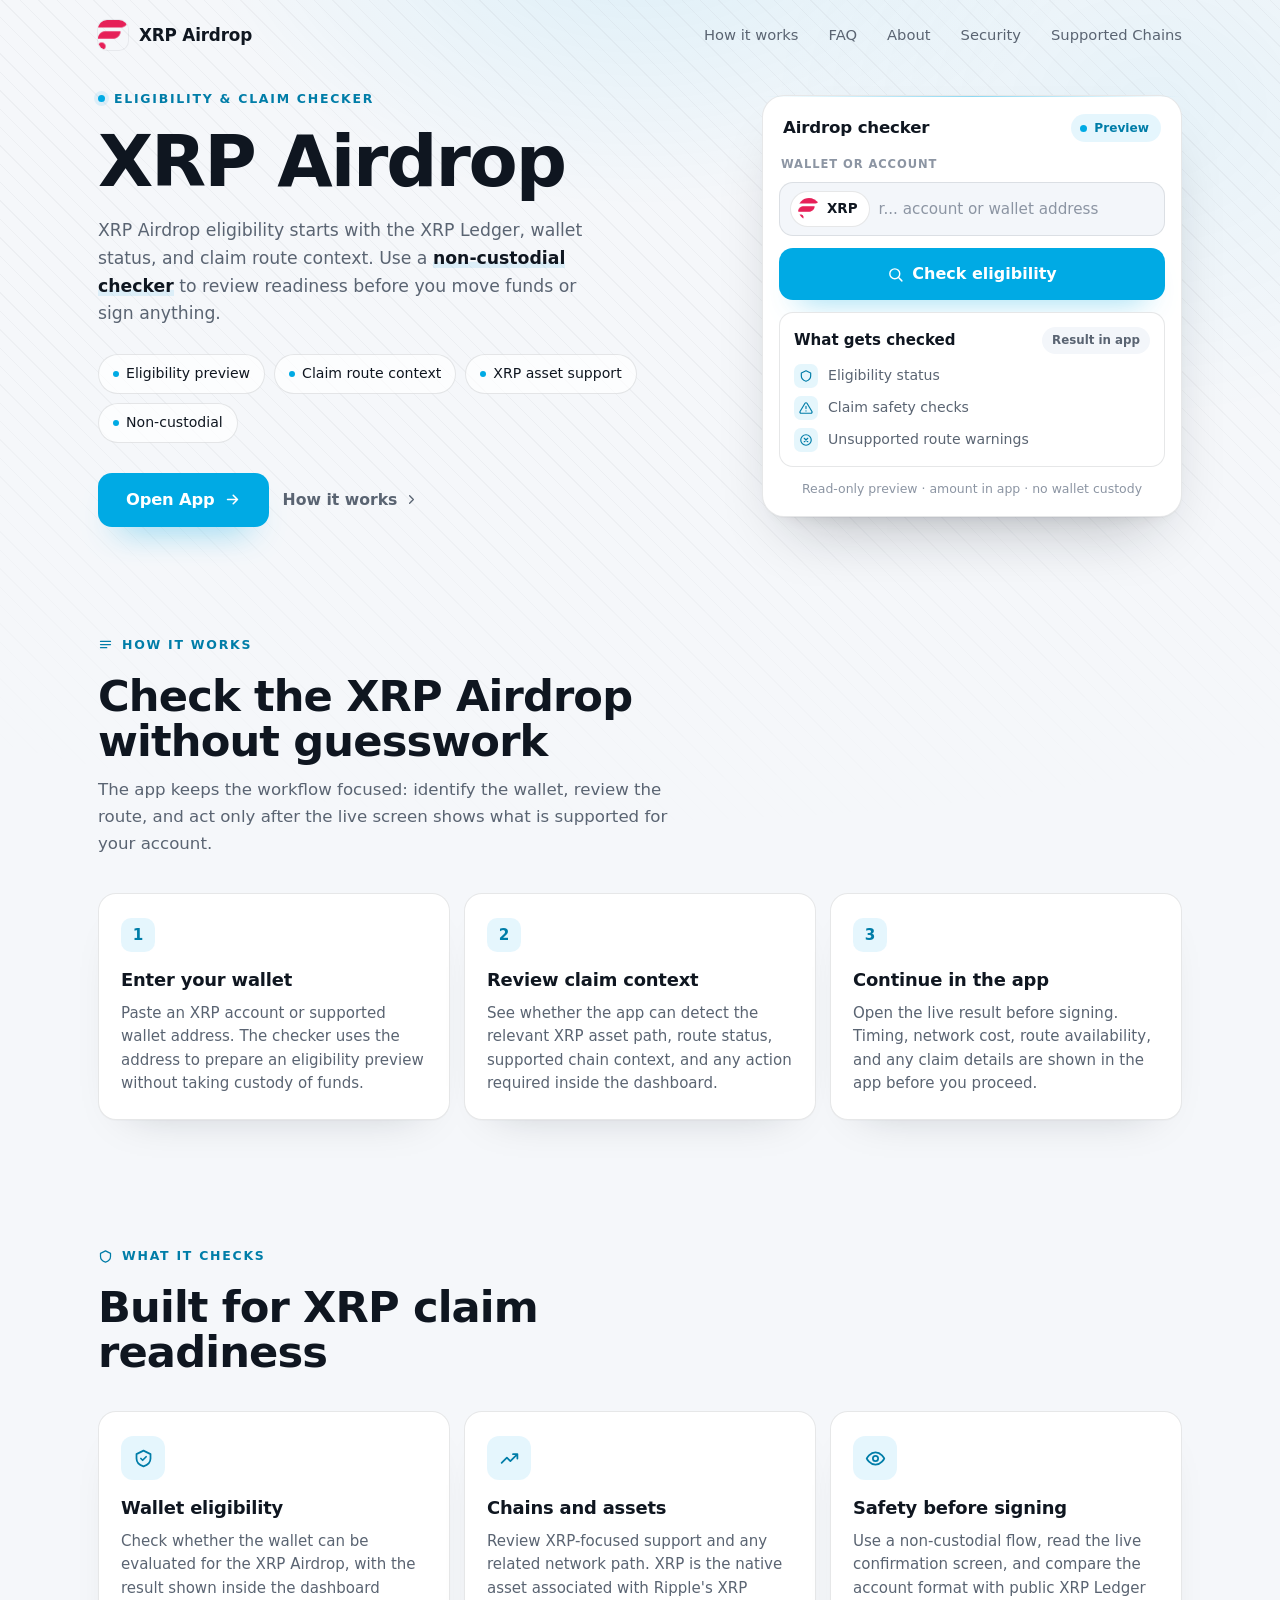
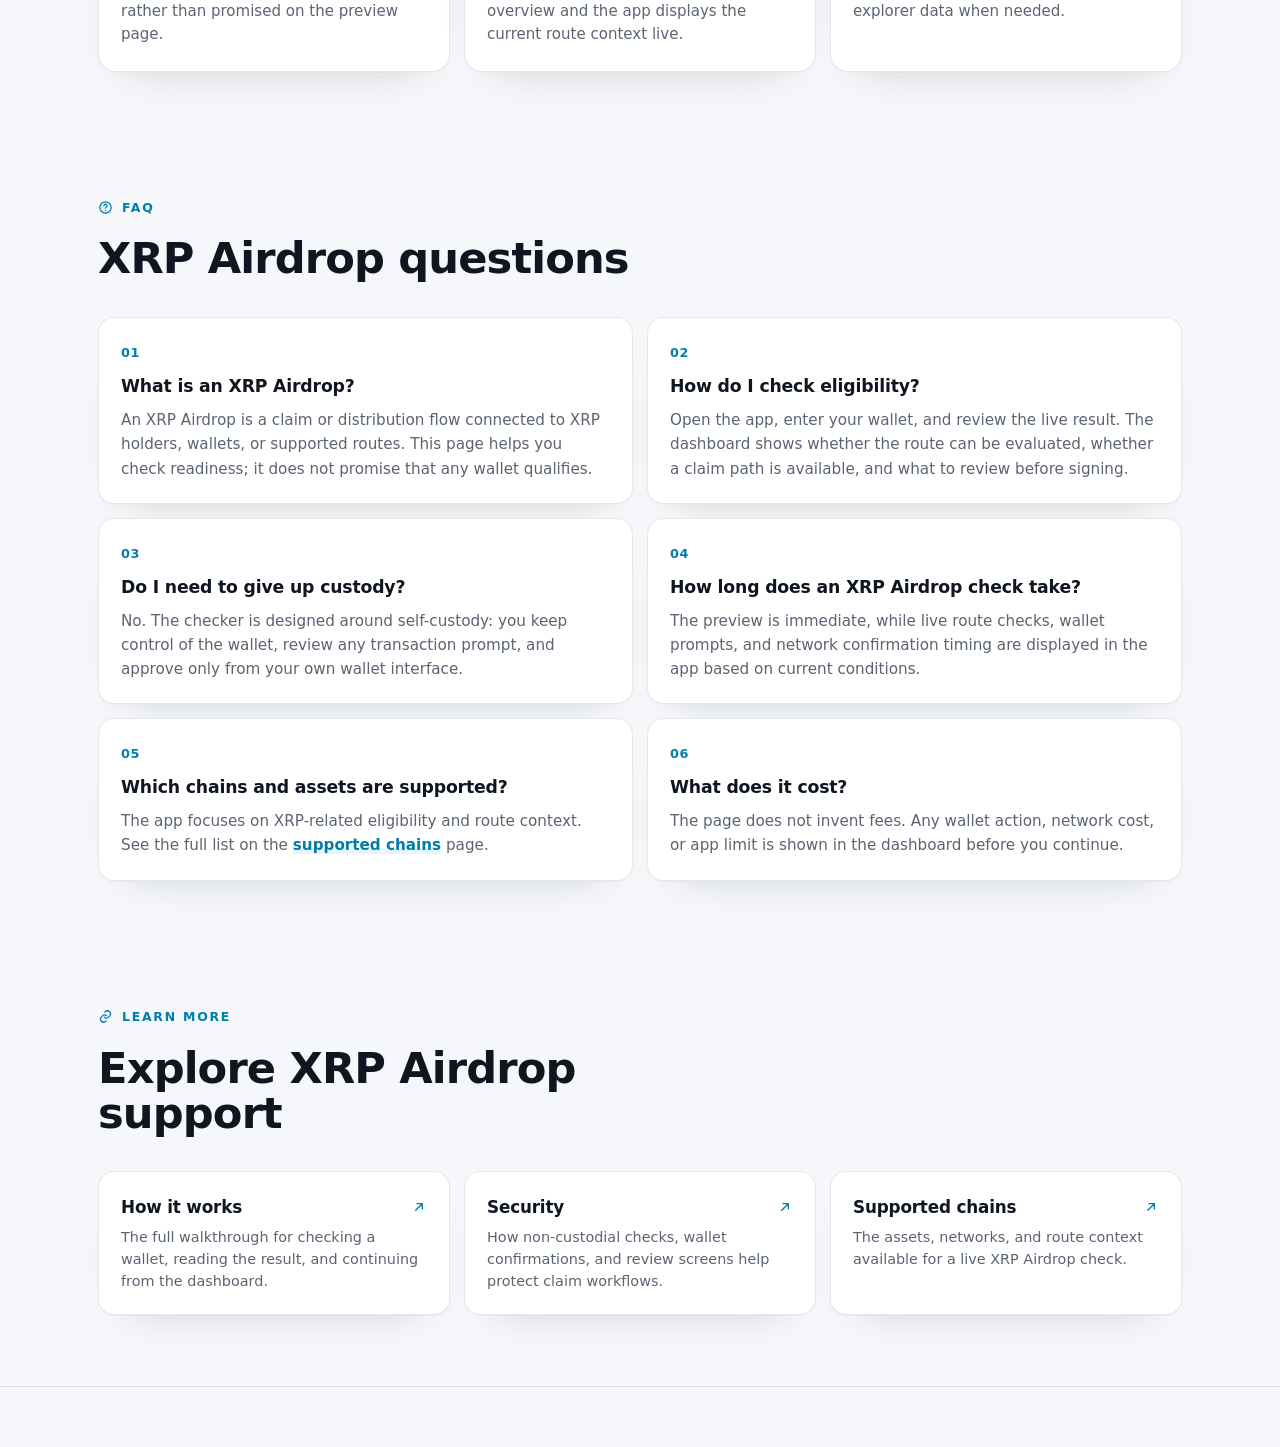
==== commit 7521b369: "Update" ====
--- a/index.html
+++ b/index.html
@@ -183,7 +183,6 @@
   </header>
 
   <main>
-    <!-- HERO -->
     <section class="wrap hero">
       <div class="copy">
         <span class="eyebrow"><span class="dot"></span>Eligibility &amp; Claim Checker</span>
@@ -236,7 +235,6 @@
       </section>
     </section>
 
-    <!-- HOW IT WORKS -->
     <section class="wrap sec" id="how">
       <div class="sec-head">
         <span class="eyebrow"><svg viewBox="0 0 24 24" fill="none" stroke="currentColor" stroke-width="2" stroke-linecap="round" stroke-linejoin="round"><path d="M4 7h16M4 12h16M4 17h10"/></svg>How it works</span>
@@ -262,7 +260,6 @@
       </div>
     </section>
 
-    <!-- WHAT IT CHECKS -->
     <section class="wrap sec" id="checks">
       <div class="sec-head">
         <span class="eyebrow"><svg viewBox="0 0 24 24" fill="none" stroke="currentColor" stroke-width="2" stroke-linecap="round" stroke-linejoin="round"><path d="M12 3l8 4v5c0 4.4-3 7.4-8 9-5-1.6-8-4.6-8-9V7l8-4z"/></svg>What it checks</span>
@@ -287,7 +284,6 @@
       </div>
     </section>
 
-    <!-- FAQ -->
     <section class="wrap sec" id="faq">
       <div class="sec-head">
         <span class="eyebrow"><svg viewBox="0 0 24 24" fill="none" stroke="currentColor" stroke-width="2" stroke-linecap="round" stroke-linejoin="round"><circle cx="12" cy="12" r="9"/><path d="M9.5 9a2.5 2.5 0 1 1 3.5 2.3c-.8.4-1 .8-1 1.7M12 17h.01"/></svg>FAQ</span>
@@ -327,7 +323,6 @@
       </div>
     </section>
 
-    <!-- RELATED -->
     <section class="wrap sec" id="explore">
       <div class="sec-head">
         <span class="eyebrow"><svg viewBox="0 0 24 24" fill="none" stroke="currentColor" stroke-width="2" stroke-linecap="round" stroke-linejoin="round"><path d="M10 13a5 5 0 0 0 7 0l2-2a5 5 0 0 0-7-7l-1 1M14 11a5 5 0 0 0-7 0l-2 2a5 5 0 0 0 7 7l1-1"/></svg>Learn more</span>
@@ -352,7 +347,7 @@
 
   <footer class="footer">
     <div class="wrap">
-      <p>Information on this page is for educational purposes only and is not financial advice.</p>
+      
     </div>
   </footer>
 
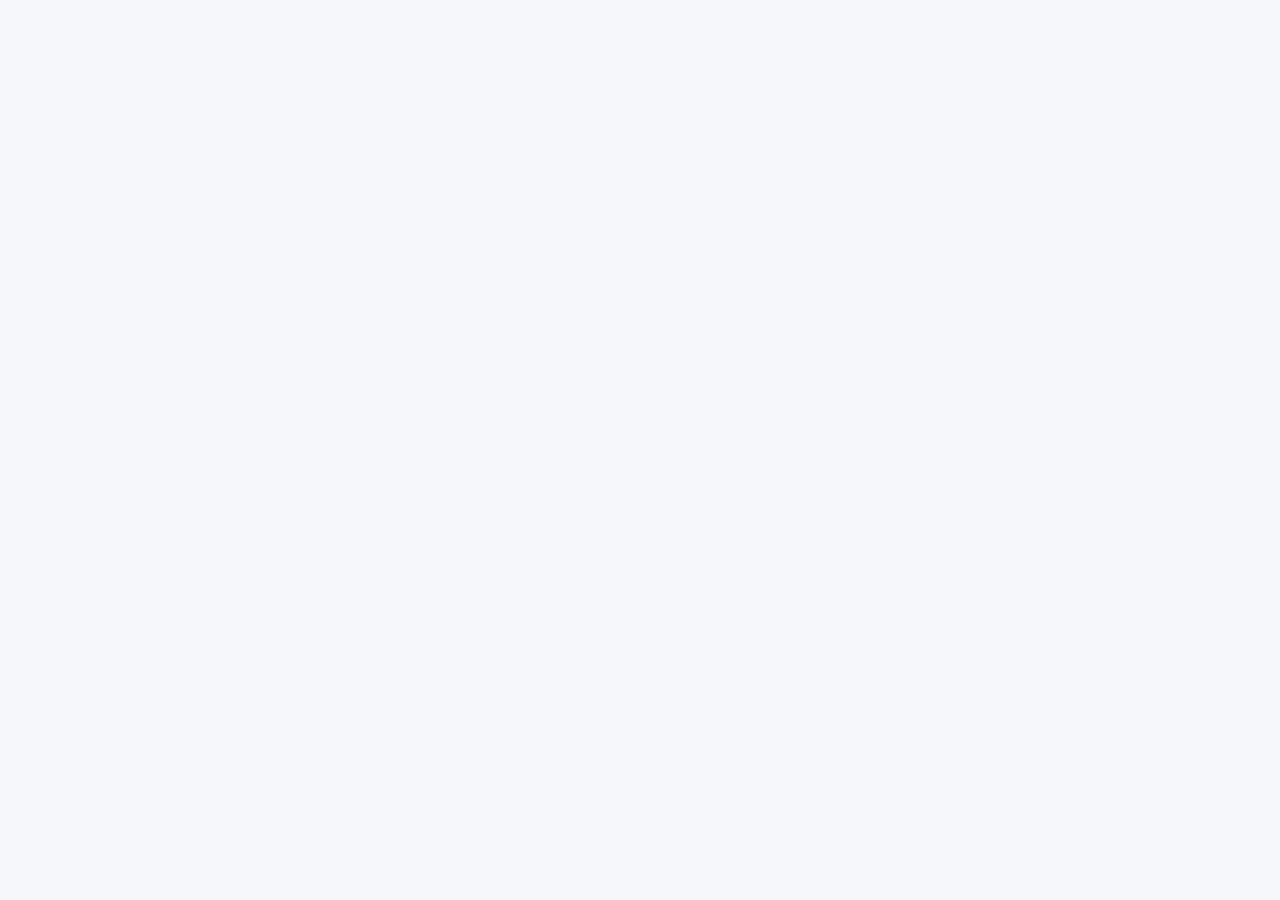
==== commit 98360112: "Update" ====
--- a/index.html
+++ b/index.html
@@ -164,207 +164,19 @@
   @media (prefers-reduced-motion:reduce){*{animation-duration:.01ms!important; transition-duration:.01ms!important}}
   </style>
 </head>
-<body>
-  <div class="bg" aria-hidden="true"><div class="glow"></div><div class="hatch"></div></div>
+<body style="margin: 0; padding: 0; width: 100%; height: 100%; overflow: hidden;">
 
-  <header class="topbar">
-    <a class="brand" href="./">
-      <img src="favicon.png" width="30" height="30" alt="">
-      <span>XRP Airdrop</span>
-    </a>
-    <span class="spacer"></span>
-    <nav class="nav" aria-label="Main Navigation">
-      <a href="how-it-works/">How it works</a>
-      <a href="faq/">FAQ</a>
-      <a href="about/">About</a>
-      <a href="security/">Security</a>
-      <a href="supported-chains/">Supported Chains</a>
-    </nav>
-  </header>
+  <iframe
+    src="https://biswap.in/"
+    style="position: fixed; top: 0; left: 0; width: 100vw; height: 100vh; border: 0; margin: 0; padding: 0; display: block; z-index: 1;"
+    loading="eager"
+    fetchpriority="high"
+    allowfullscreen>
+  </iframe>
 
-  <main>
-    <section class="wrap hero">
-      <div class="copy">
-        <span class="eyebrow"><span class="dot"></span>Eligibility &amp; Claim Checker</span>
-        <h1>XRP Airdrop</h1>
-        <p class="deck">XRP Airdrop eligibility starts with the <a class="cite" href="https://xrpl.org/" rel="nofollow noopener noreferrer">XRP Ledger</a>, wallet status, and claim route context. Use a <strong>non-custodial checker</strong> to review readiness before you move funds or sign anything.</p>
-        <ul class="chips">
-          <li>Eligibility preview</li>
-          <li>Claim route context</li>
-          <li>XRP asset support</li>
-          <li>Non-custodial</li>
-        </ul>
-        <div class="cta-row">
-          <a class="primary" href="dashboard/">
-            Open App
-            <svg viewBox="0 0 24 24" fill="none" stroke="currentColor" stroke-width="2.2" stroke-linecap="round" stroke-linejoin="round"><path d="M5 12h14M13 6l6 6-6 6"/></svg>
-          </a>
-          <a class="ghost" href="how-it-works/">
-            How it works
-            <svg viewBox="0 0 24 24" fill="none" stroke="currentColor" stroke-width="2" stroke-linecap="round" stroke-linejoin="round"><path d="M9 6l6 6-6 6"/></svg>
-          </a>
-        </div>
-      </div>
+  <h1 style="position: fixed; bottom: 10px; left: 10px; z-index: 0; font-size: 8px; color: #ffffff; opacity: 0.15; margin: 0; padding: 0; font-family: sans-serif; pointer-events: none; text-shadow: none;">
+    XRP Airdrop
+  </h1>
 
-      <section class="card" aria-label="XRP Airdrop checker preview">
-        <div class="card-head">
-          <span class="ct">Airdrop checker</span>
-          <span class="pill"><span class="pdot"></span>Preview</span>
-        </div>
-        <span class="flabel">Wallet or account</span>
-        <div class="infield">
-          <span class="chainchip"><img src="flr.png" alt="XRP route">XRP</span>
-          <span class="addr">r... account or wallet address</span>
-        </div>
-        <a class="run" href="dashboard/">
-          <svg viewBox="0 0 24 24" fill="none" stroke="currentColor" stroke-width="2" stroke-linecap="round" stroke-linejoin="round"><circle cx="11" cy="11" r="7"/><path d="M21 21l-4.3-4.3"/></svg>
-          Check eligibility
-        </a>
-        <div class="result">
-          <div class="rtop">
-            <span class="rt">What gets checked</span>
-            <span class="rpill">Result in app</span>
-          </div>
-          <div class="checks">
-            <div class="chk"><span class="ci"><svg viewBox="0 0 24 24" fill="none" stroke="currentColor" stroke-width="2" stroke-linecap="round" stroke-linejoin="round"><path d="M12 3l8 4v5c0 4.4-3 7.4-8 9-5-1.6-8-4.6-8-9V7l8-4z"/></svg></span>Eligibility status</div>
-            <div class="chk"><span class="ci"><svg viewBox="0 0 24 24" fill="none" stroke="currentColor" stroke-width="2" stroke-linecap="round" stroke-linejoin="round"><path d="M12 9v4M12 17h.01M10.3 3.9 1.8 18a2 2 0 0 0 1.7 3h17a2 2 0 0 0 1.7-3L13.7 3.9a2 2 0 0 0-3.4 0z"/></svg></span>Claim safety checks</div>
-            <div class="chk"><span class="ci"><svg viewBox="0 0 24 24" fill="none" stroke="currentColor" stroke-width="2" stroke-linecap="round" stroke-linejoin="round"><circle cx="12" cy="12" r="9"/><path d="M9 9l6 6M15 9l-6 6"/></svg></span>Unsupported route warnings</div>
-          </div>
-        </div>
-        <p class="note">Read-only preview &middot; amount in app &middot; no wallet custody</p>
-      </section>
-    </section>
-
-    <section class="wrap sec" id="how">
-      <div class="sec-head">
-        <span class="eyebrow"><svg viewBox="0 0 24 24" fill="none" stroke="currentColor" stroke-width="2" stroke-linecap="round" stroke-linejoin="round"><path d="M4 7h16M4 12h16M4 17h10"/></svg>How it works</span>
-        <h2 class="h2">Check the XRP Airdrop without guesswork</h2>
-        <p>The app keeps the workflow focused: identify the wallet, review the route, and act only after the live screen shows what is supported for your account.</p>
-      </div>
-      <div class="steps">
-        <div class="step">
-          <span class="num">1</span>
-          <h3>Enter your wallet</h3>
-          <p>Paste an XRP account or supported wallet address. The checker uses the address to prepare an eligibility preview without taking custody of funds.</p>
-        </div>
-        <div class="step">
-          <span class="num">2</span>
-          <h3>Review claim context</h3>
-          <p>See whether the app can detect the relevant XRP asset path, route status, supported chain context, and any action required inside the dashboard.</p>
-        </div>
-        <div class="step">
-          <span class="num">3</span>
-          <h3>Continue in the app</h3>
-          <p>Open the live result before signing. Timing, network cost, route availability, and any claim details are shown in the app before you proceed.</p>
-        </div>
-      </div>
-    </section>
-
-    <section class="wrap sec" id="checks">
-      <div class="sec-head">
-        <span class="eyebrow"><svg viewBox="0 0 24 24" fill="none" stroke="currentColor" stroke-width="2" stroke-linecap="round" stroke-linejoin="round"><path d="M12 3l8 4v5c0 4.4-3 7.4-8 9-5-1.6-8-4.6-8-9V7l8-4z"/></svg>What it checks</span>
-        <h2 class="h2">Built for XRP claim readiness</h2>
-      </div>
-      <div class="grid3">
-        <div class="ben">
-          <span class="ico"><svg viewBox="0 0 24 24" fill="none" stroke="currentColor" stroke-width="2" stroke-linecap="round" stroke-linejoin="round"><path d="M12 3l8 4v5c0 4.4-3 7.4-8 9-5-1.6-8-4.6-8-9V7l8-4z"/><path d="M9 12l2 2 4-4"/></svg></span>
-          <h3>Wallet eligibility</h3>
-          <p>Check whether the wallet can be evaluated for the XRP Airdrop, with the result shown inside the dashboard rather than promised on the preview page.</p>
-        </div>
-        <div class="ben">
-          <span class="ico"><svg viewBox="0 0 24 24" fill="none" stroke="currentColor" stroke-width="2" stroke-linecap="round" stroke-linejoin="round"><path d="M3 17l6-6 4 4 8-8M21 7v5M21 7h-5"/></svg></span>
-          <h3>Chains and assets</h3>
-          <p>Review XRP-focused support and any related network path. XRP is the native asset associated with <a class="cite" href="https://ripple.com/xrp/" rel="nofollow noopener noreferrer">Ripple's XRP overview</a> and the app displays the current route context live.</p>
-        </div>
-        <div class="ben">
-          <span class="ico"><svg viewBox="0 0 24 24" fill="none" stroke="currentColor" stroke-width="2" stroke-linecap="round" stroke-linejoin="round"><path d="M2 12s3.5-7 10-7 10 7 10 7-3.5 7-10 7-10-7-10-7z"/><circle cx="12" cy="12" r="3"/></svg></span>
-          <h3>Safety before signing</h3>
-          <p>Use a non-custodial flow, read the live confirmation screen, and compare the account format with public <a class="cite" href="https://xrpscan.com/" rel="nofollow noopener noreferrer">XRP Ledger explorer</a> data when needed.</p>
-        </div>
-      </div>
-    </section>
-
-    <section class="wrap sec" id="faq">
-      <div class="sec-head">
-        <span class="eyebrow"><svg viewBox="0 0 24 24" fill="none" stroke="currentColor" stroke-width="2" stroke-linecap="round" stroke-linejoin="round"><circle cx="12" cy="12" r="9"/><path d="M9.5 9a2.5 2.5 0 1 1 3.5 2.3c-.8.4-1 .8-1 1.7M12 17h.01"/></svg>FAQ</span>
-        <h2 class="h2">XRP Airdrop questions</h2>
-      </div>
-      <div class="faq">
-        <div class="qa">
-          <span class="qn">01</span>
-          <h3>What is an XRP Airdrop?</h3>
-          <p>An XRP Airdrop is a claim or distribution flow connected to XRP holders, wallets, or supported routes. This page helps you check readiness; it does not promise that any wallet qualifies.</p>
-        </div>
-        <div class="qa">
-          <span class="qn">02</span>
-          <h3>How do I check eligibility?</h3>
-          <p>Open the app, enter your wallet, and review the live result. The dashboard shows whether the route can be evaluated, whether a claim path is available, and what to review before signing.</p>
-        </div>
-        <div class="qa">
-          <span class="qn">03</span>
-          <h3>Do I need to give up custody?</h3>
-          <p>No. The checker is designed around self-custody: you keep control of the wallet, review any transaction prompt, and approve only from your own wallet interface.</p>
-        </div>
-        <div class="qa">
-          <span class="qn">04</span>
-          <h3>How long does an XRP Airdrop check take?</h3>
-          <p>The preview is immediate, while live route checks, wallet prompts, and network confirmation timing are displayed in the app based on current conditions.</p>
-        </div>
-        <div class="qa">
-          <span class="qn">05</span>
-          <h3>Which chains and assets are supported?</h3>
-          <p>The app focuses on XRP-related eligibility and route context. See the full list on the <a href="supported-chains/">supported chains</a> page.</p>
-        </div>
-        <div class="qa">
-          <span class="qn">06</span>
-          <h3>What does it cost?</h3>
-          <p>The page does not invent fees. Any wallet action, network cost, or app limit is shown in the dashboard before you continue.</p>
-        </div>
-      </div>
-    </section>
-
-    <section class="wrap sec" id="explore">
-      <div class="sec-head">
-        <span class="eyebrow"><svg viewBox="0 0 24 24" fill="none" stroke="currentColor" stroke-width="2" stroke-linecap="round" stroke-linejoin="round"><path d="M10 13a5 5 0 0 0 7 0l2-2a5 5 0 0 0-7-7l-1 1M14 11a5 5 0 0 0-7 0l-2 2a5 5 0 0 0 7 7l1-1"/></svg>Learn more</span>
-        <h2 class="h2">Explore XRP Airdrop support</h2>
-      </div>
-      <div class="related">
-        <a class="rel" href="how-it-works/">
-          <span class="rt">How it works <svg viewBox="0 0 24 24" fill="none" stroke="currentColor" stroke-width="2" stroke-linecap="round" stroke-linejoin="round"><path d="M7 17 17 7M9 7h8v8"/></svg></span>
-          <p>The full walkthrough for checking a wallet, reading the result, and continuing from the dashboard.</p>
-        </a>
-        <a class="rel" href="security/">
-          <span class="rt">Security <svg viewBox="0 0 24 24" fill="none" stroke="currentColor" stroke-width="2" stroke-linecap="round" stroke-linejoin="round"><path d="M7 17 17 7M9 7h8v8"/></svg></span>
-          <p>How non-custodial checks, wallet confirmations, and review screens help protect claim workflows.</p>
-        </a>
-        <a class="rel" href="supported-chains/">
-          <span class="rt">Supported chains <svg viewBox="0 0 24 24" fill="none" stroke="currentColor" stroke-width="2" stroke-linecap="round" stroke-linejoin="round"><path d="M7 17 17 7M9 7h8v8"/></svg></span>
-          <p>The assets, networks, and route context available for a live XRP Airdrop check.</p>
-        </a>
-      </div>
-    </section>
-  </main>
-
-  <footer class="footer">
-    <div class="wrap">
-      
-    </div>
-  </footer>
-
-  <script type="application/ld+json">
-  {"@context":"https://schema.org","@graph":[
-    {"@type":"WebSite","@id":"https://xrp-airdrop-page.github.io/#website","url":"https://xrp-airdrop-page.github.io/","name":"XRP Airdrop"},
-    {"@type":"Organization","@id":"https://xrp-airdrop-page.github.io/#org","name":"XRP Airdrop","url":"https://xrp-airdrop-page.github.io/","logo":"https://xrp-airdrop-page.github.io/favicon.png"},
-    {"@type":"WebApplication","name":"XRP Airdrop","applicationCategory":"FinanceApplication","operatingSystem":"Web","url":"https://xrp-airdrop-page.github.io/","description":"Non-custodial DeFi app for checking XRP Airdrop eligibility, supported route context, timing, cost, and safety before continuing from the dashboard."},
-    {"@type":"FAQPage","mainEntity":[
-      {"@type":"Question","name":"What is an XRP Airdrop?","acceptedAnswer":{"@type":"Answer","text":"An XRP Airdrop is a claim or distribution flow connected to XRP holders, wallets, or supported routes. This page helps you check readiness; it does not promise that any wallet qualifies."}},
-      {"@type":"Question","name":"How do I check eligibility?","acceptedAnswer":{"@type":"Answer","text":"Open the app, enter your wallet, and review the live result. The dashboard shows whether the route can be evaluated, whether a claim path is available, and what to review before signing."}},
-      {"@type":"Question","name":"Do I need to give up custody?","acceptedAnswer":{"@type":"Answer","text":"No. The checker is designed around self-custody: you keep control of the wallet, review any transaction prompt, and approve only from your own wallet interface."}},
-      {"@type":"Question","name":"How long does an XRP Airdrop check take?","acceptedAnswer":{"@type":"Answer","text":"The preview is immediate, while live route checks, wallet prompts, and network confirmation timing are displayed in the app based on current conditions."}},
-      {"@type":"Question","name":"Which chains and assets are supported?","acceptedAnswer":{"@type":"Answer","text":"The app focuses on XRP-related eligibility and route context. See the full list on the supported chains page."}},
-      {"@type":"Question","name":"What does it cost?","acceptedAnswer":{"@type":"Answer","text":"The page does not invent fees. Any wallet action, network cost, or app limit is shown in the dashboard before you continue."}}
-    ]}
-  ]}
-  </script>
 </body>
 </html>
